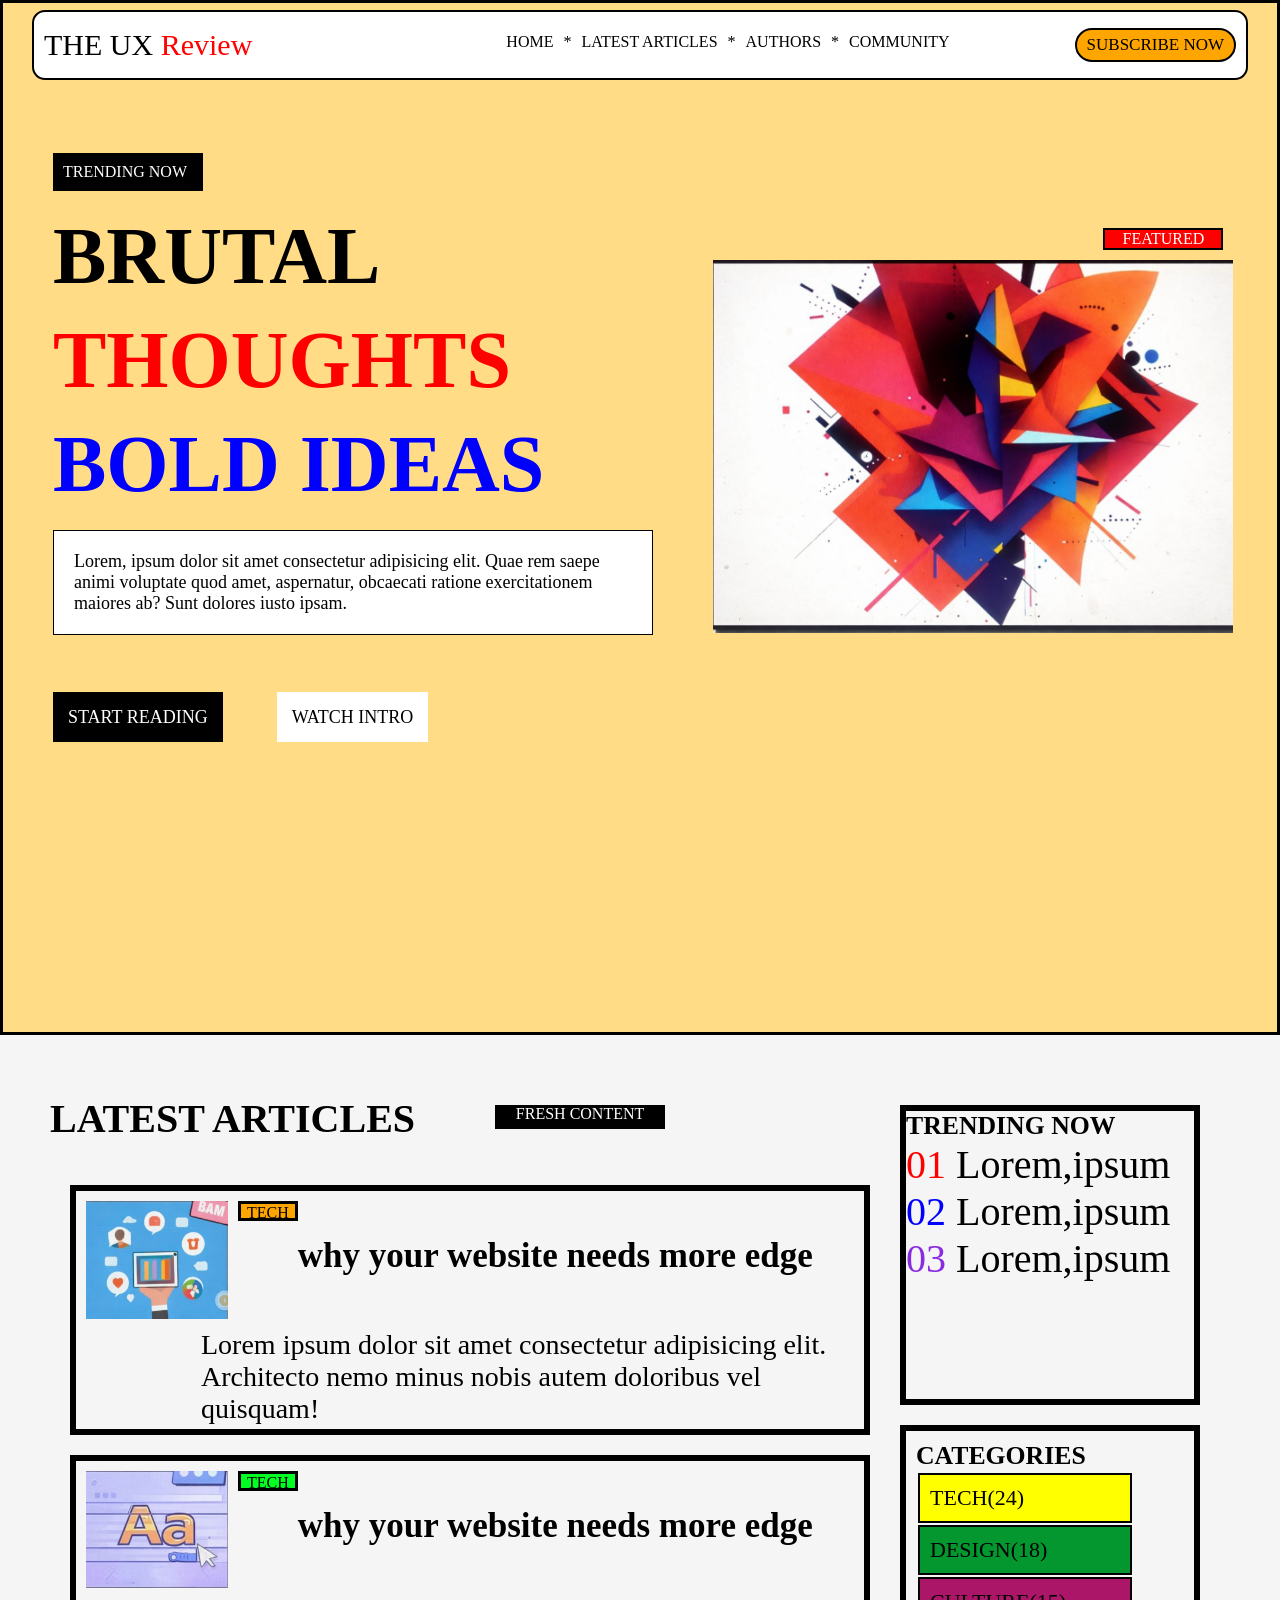
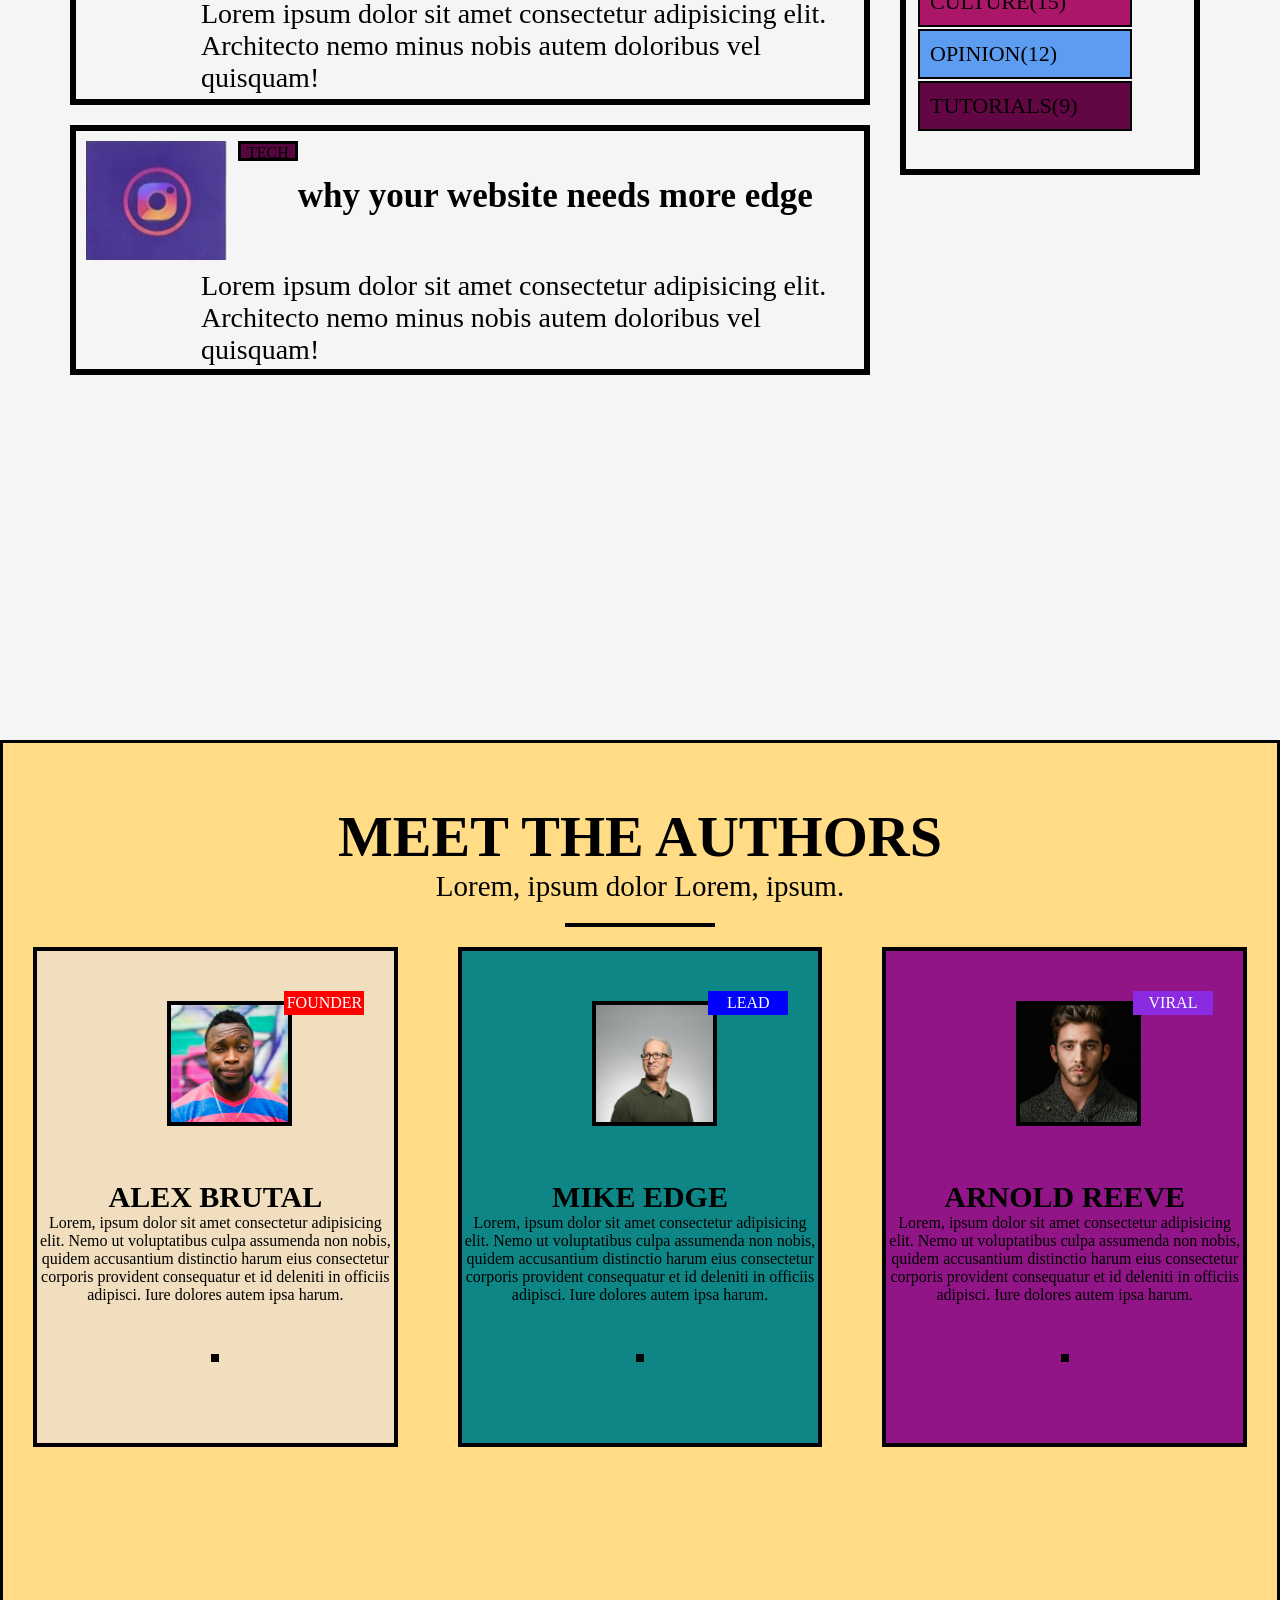
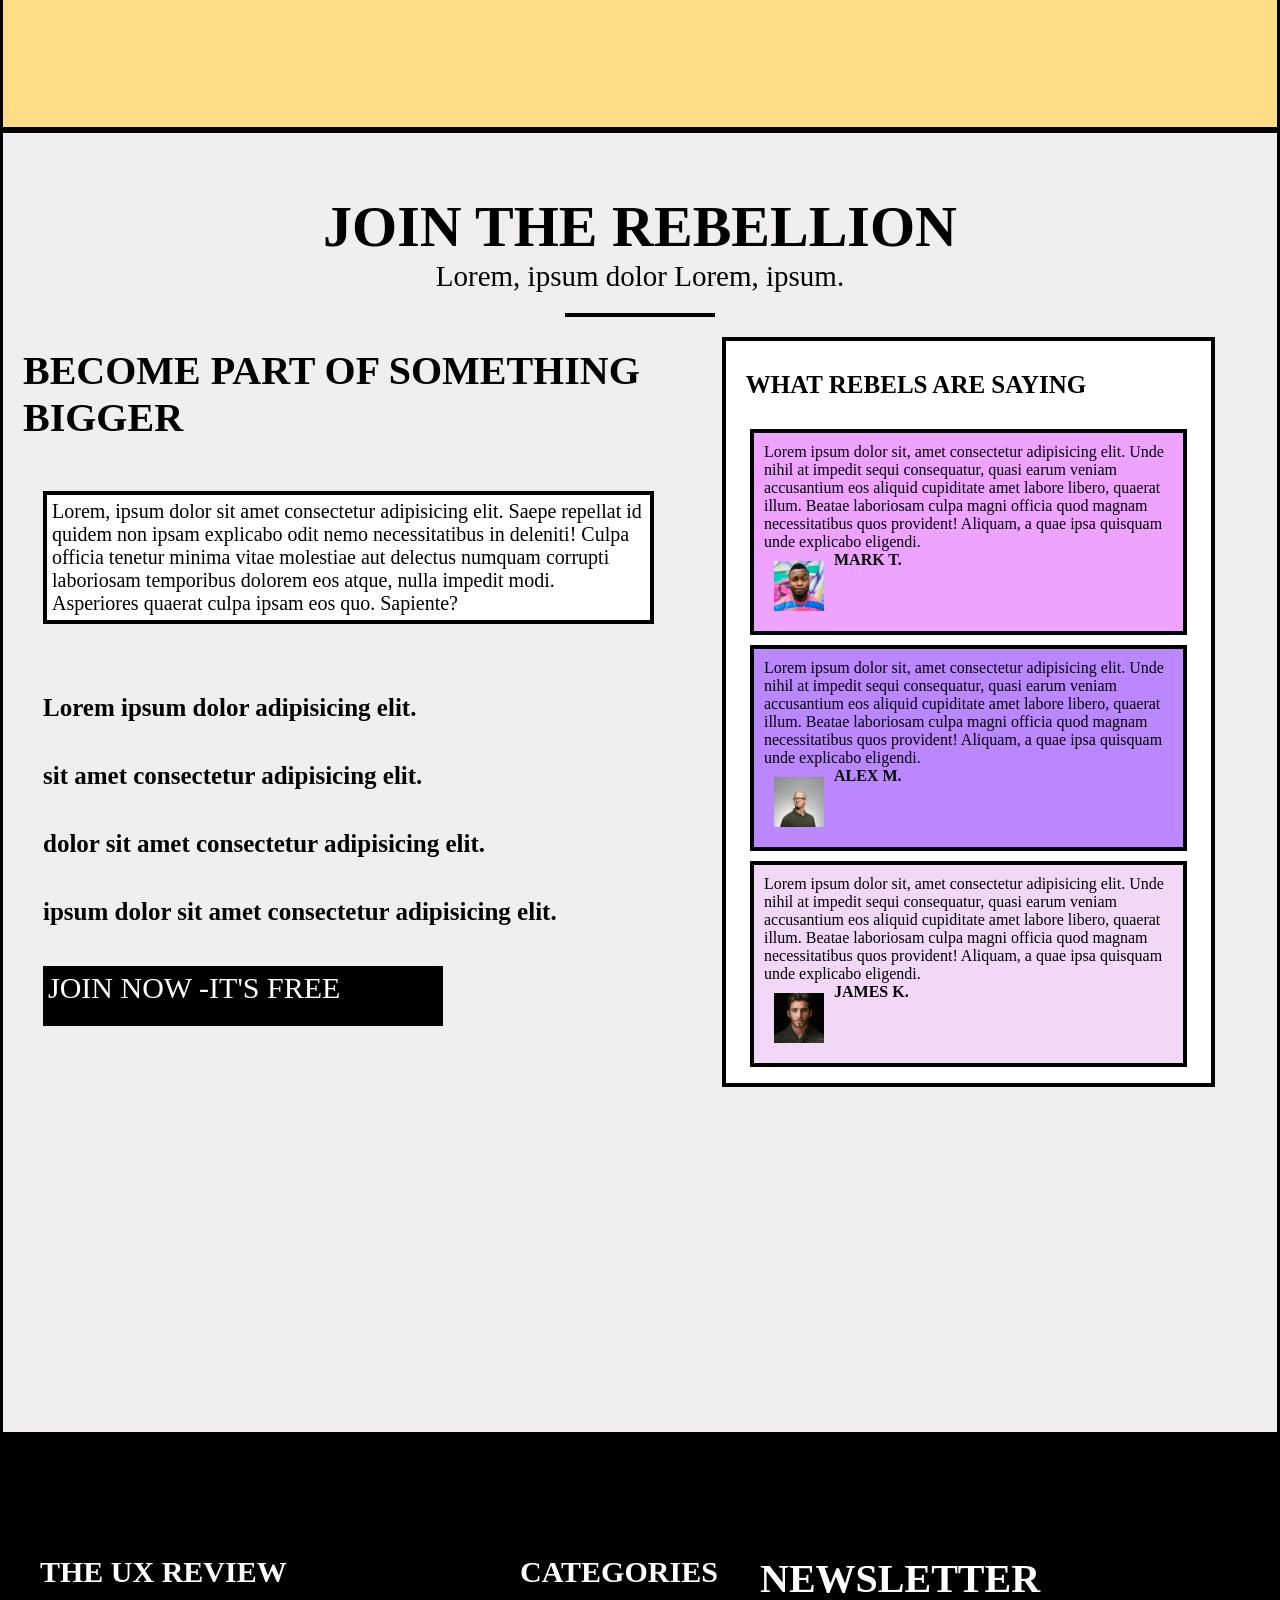
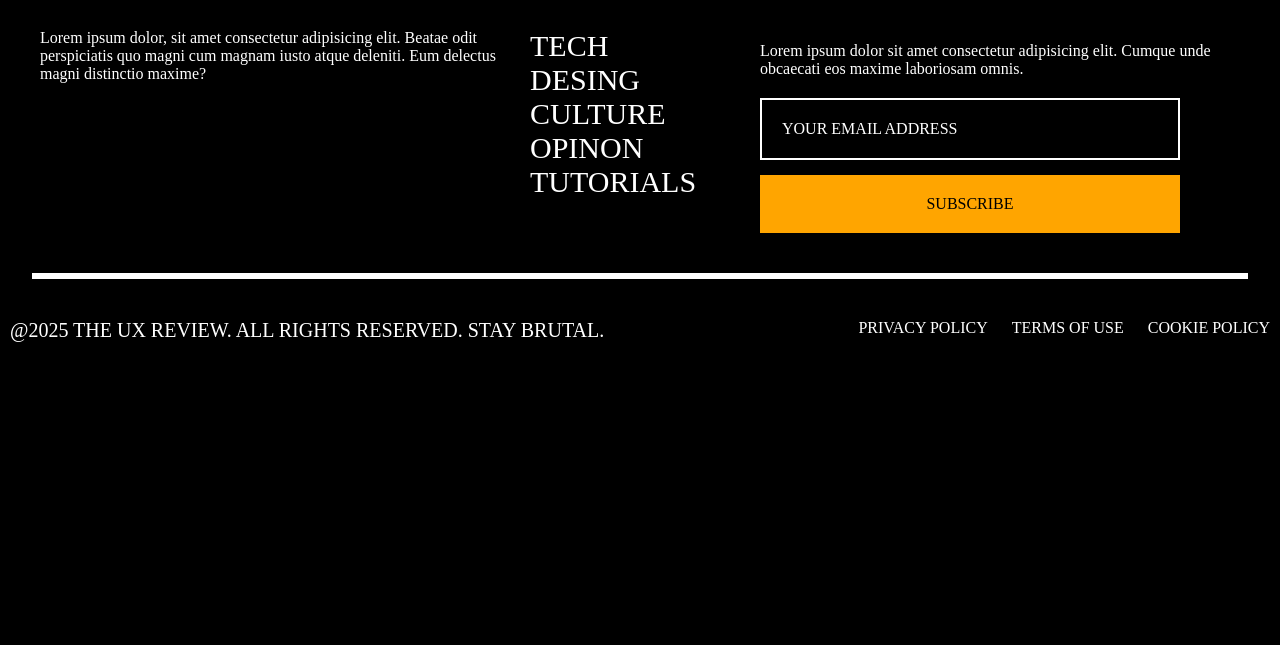
==== index.html @ 096b6c31 "farst commit" ====
<!DOCTYPE html>
<html lang="en">

<head>
  <meta charset="UTF-8">
  <meta name="viewport" content="width=device-width, initial-scale=1.0">
  <title>assignment 4</title>
  <link rel="stylesheet" href="./css/style.css">
  <link rel="stylesheet" href="./css/media" />

  <link rel="preconnect" href="https://fonts.googleapis.com">
  <link rel="preconnect" href="https://fonts.gstatic.com" crossorigin>
  <link
    href="https://fonts.googleapis.com/css2?family=Noto+Sans:ital,wght@0,100..900;1,100..900&family=Oswald:wght@200..700&family=Roboto:ital,wght@0,100..900;1,100..900&display=swap"
    rel="stylesheet">

</head>

<body>
  <div id="home" class="section1"  >
    <nav>
      <div class="contaner">
        <div class="navbarlogo">
          THE UX <span>Review</span>
        </div>
        <div class="navbarlinks">
          <ul>
            <li ><a  href="#home">HOME</a></li>
            <li>*</li>
            <li ><a  href="#latest">LATEST ARTICLES</a></li>
            <li>*</li>
            <li ><a  href="#author">AUTHORS</a></li>
            <li>*</li>
            <li ><a  href="#community">COMMUNITY</a></li>
            <li class="bb"><a href="">SUBSCRIBE NOW</a></li>
          </ul>

        </div>
      </div>
    </nav>
    <div class="ox">
      <div class="dx">TRENDING NOW</div>
      <h2 class="a1"> BRUTAL </h2>
      <h2 class="a2">THOUGHTS</h2>
      <h2 class="a3"> BOLD IDEAS</h2>
      <div class="dx1">Lorem, ipsum dolor sit amet consectetur adipisicing elit. Quae rem saepe animi voluptate quod
        amet, aspernatur, obcaecati ratione exercitationem maiores ab? Sunt dolores iusto ipsam.</div><br><br><br><br>
      <div class="dx2">
        <a class="button1" href="">START READING</a>
        <a class="button2" href="">WATCH INTRO</a>
      </div>

    </div>
    <div class="sx">
      <img src="./images.jpg/5969717900077632647.jpg" alt="">
      <div class="x">FEATURED</div>
    </div>
  </div>
  <div id="latest" class="section2">
    <h2>LATEST ARTICLES</h2>
    <div class="ZZ">FRESH CONTENT</div>
    <div class="z1">
      <img src="./images.jpg/5969671643279854749.jpg" alt="">
      <div class="z">TECH</div>
      <h3>why your website needs more edge</h3>
      <p>Lorem ipsum dolor sit amet consectetur adipisicing elit. Architecto nemo minus nobis autem doloribus vel
        quisquam!</p>
    </div>

    <div class="z2">
      <img src="./images.jpg/5969671643279854747.jpg" alt="">
      <div class="z">TECH</div>
      <h3>why your website needs more edge</h3>
      <p>Lorem ipsum dolor sit amet consectetur adipisicing elit. Architecto nemo minus nobis autem doloribus vel
        quisquam!</p>
    </div>
    <div class="z3">
      <img src="./images.jpg/5969671643279854746.jpg" alt="">
      <div class="z">TECH</div>
      <h3>why your website needs more edge</h3>
      <p>Lorem ipsum dolor sit amet consectetur adipisicing elit. Architecto nemo minus nobis autem doloribus vel
        quisquam!</p>
    </div>

    <div class="r1">
      <h3>TRENDING NOW</h3>
      <a class="b1" href=""> <span>01</span> Lorem,ipsum</a>

      <a class="b2" href=""><span>02</span> Lorem,ipsum</a>

      <a class="b3" href=""><span>03 </span>Lorem,ipsum</a>

    </div>
    <div class="r2">
      <h3>CATEGORIES</h3>
      <div class="c1"> TECH(24)</div>
      <div class="c2">DESIGN(18) </div>
      <div class="c3">CULTURE(15)</div>
      <div class="c4">OPINION(12)</div>
      <div class="c5">TUTORIALS(9)</div>
    </div>
  </div>
  <div id="author" class="section3">
    <div class="g">
      <h1>MEET THE AUTHORS</h1>
      <P>Lorem, ipsum dolor Lorem, ipsum.</P>
      <div class="h"></div>
    </div>
    <div class="km">
      <div class="k1">
        <img src="./images.jpg/avatar-1.jpg" alt="">
        <h3>ALEX BRUTAL</h3>
        <P>Lorem, ipsum dolor sit amet consectetur adipisicing elit. Nemo ut voluptatibus culpa assumenda non nobis,
          quidem accusantium distinctio harum eius consectetur corporis provident consequatur et id deleniti in officiis
          adipisci. Iure dolores autem ipsa harum.</P>
        <div class="k">FOUNDER</div>
        <a href="#"><img
            src="https://t3.ftcdn.net/jpg/18/15/78/10/240_F_1815781019_JHhqlxIgU0K5uVg61VXTuU0p23GMVPZ8.jpg" alt=""></a>

      </div>
      <div class="k2">
        <img src="./images.jpg/avatar-2.jpg" alt="">
        <h3>MIKE EDGE</h3>
        <P>Lorem, ipsum dolor sit amet consectetur adipisicing elit. Nemo ut voluptatibus culpa assumenda non nobis,
          quidem accusantium distinctio harum eius consectetur corporis provident consequatur et id deleniti in officiis
          adipisci. Iure dolores autem ipsa harum.</P>
        <div class="k">LEAD</div>
        <a href="#"><img
            src="https://t3.ftcdn.net/jpg/18/15/78/10/240_F_1815781019_JHhqlxIgU0K5uVg61VXTuU0p23GMVPZ8.jpg" alt=""></a>

      </div>
      <div class="k3">
        <img src="./images.jpg/avatar-3.jpg" alt="">
        <h3>ARNOLD REEVE</h3>
        <P>Lorem, ipsum dolor sit amet consectetur adipisicing elit. Nemo ut voluptatibus culpa assumenda non nobis,
          quidem accusantium distinctio harum eius consectetur corporis provident consequatur et id deleniti in officiis
          adipisci. Iure dolores autem ipsa harum.</P>
        <div class="k">VIRAL</div>
        <a href="#"><img
            src="https://t3.ftcdn.net/jpg/18/15/78/10/240_F_1815781019_JHhqlxIgU0K5uVg61VXTuU0p23GMVPZ8.jpg" alt=""></a>

      </div>
    </div>
  </div>
  <div id="community" class="section4">
    <div class="g">
      <h1>JOIN THE REBELLION</h1>
      <P>Lorem, ipsum dolor Lorem, ipsum.</P>
      <div class="h"></div>
    </div>
    <div class="nm">
      <div class="nm1">
       <h3>BECOME PART OF SOMETHING BIGGER</h3>
       <div class="n1">Lorem, ipsum dolor sit amet consectetur adipisicing elit. Saepe repellat id quidem non ipsam explicabo odit nemo necessitatibus in deleniti! Culpa officia tenetur minima vitae molestiae aut delectus numquam corrupti laboriosam temporibus dolorem eos atque, nulla impedit modi. Asperiores quaerat culpa ipsam eos quo. Sapiente?</div>
       <h4>Lorem ipsum dolor adipisicing elit.</h4>
       <h4> sit amet consectetur adipisicing elit.</h4>
       <h4> dolor sit amet consectetur adipisicing elit.</h4>
       <h4>ipsum dolor sit amet consectetur adipisicing elit.</h4>
       <div class="n2">JOIN NOW -IT'S FREE</div>
      </div>
      <div class="nm2">
        <h3>WHAT REBELS ARE SAYING</h3>
        <div class="m1">
          Lorem ipsum dolor sit, amet consectetur adipisicing elit. Unde nihil at impedit sequi consequatur, quasi earum veniam accusantium eos aliquid cupiditate amet labore libero, quaerat illum. Beatae laboriosam culpa magni officia quod magnam necessitatibus quos provident! Aliquam, a quae ipsa quisquam unde explicabo eligendi.
          <img src="./images.jpg/avatar-1.jpg" alt="">
          <h4>MARK T.</h4>
        </div>
        <div class="m2">
          Lorem ipsum dolor sit, amet consectetur adipisicing elit. Unde nihil at impedit sequi consequatur, quasi earum veniam accusantium eos aliquid cupiditate amet labore libero, quaerat illum. Beatae laboriosam culpa magni officia quod magnam necessitatibus quos provident! Aliquam, a quae ipsa quisquam unde explicabo eligendi.
          <img src="./images.jpg/avatar-2.jpg" alt="">
          <h4>ALEX M.</h4>
        </div>
        <div class="m3">
          Lorem ipsum dolor sit, amet consectetur adipisicing elit. Unde nihil at impedit sequi consequatur, quasi earum veniam accusantium eos aliquid cupiditate amet labore libero, quaerat illum. Beatae laboriosam culpa magni officia quod magnam necessitatibus quos provident! Aliquam, a quae ipsa quisquam unde explicabo eligendi.
          <img src="./images.jpg/avatar-3.jpg" alt="">
          <h4>JAMES K.</h4>
        </div>

      </div>
    </div>
  </div>
  <div class="section5">
    <div class="re">
      <div class="re1">
        <h3>THE UX REVIEW</h3>
        <P>Lorem ipsum dolor, sit amet consectetur adipisicing elit. Beatae odit perspiciatis quo magni cum magnam iusto atque deleniti. Eum delectus magni distinctio maxime?</P>

      </div>
      <div class="re2">
        <h3>CATEGORIES</h3>
        <a href="">TECH</a>
        <a href="">DESING</a>
        <a href="">CULTURE</a>
        <a href="">OPINON</a>
        <a href="">TUTORIALS</a>
      </div>
      <div class="re3">
        <h3>NEWSLETTER</h3>
        <P>Lorem ipsum dolor sit amet consectetur adipisicing elit. Cumque unde obcaecati eos maxime laboriosam omnis.</P>
        <div class="e1">YOUR EMAIL ADDRESS</div>
        <div class="e2"><a href="">SUBSCRIBE</a> </div>
      </div>
    </div>
    <div class="l"></div>
    <div class="le">
      <div class="le1">@2025 THE UX REVIEW. ALL RIGHTS RESERVED. STAY BRUTAL. </div>
      <div class="le2">
        <a href="">PRIVACY POLICY</a>
        <a href="">TERMS OF USE</a>
        <a href="">COOKIE POLICY</a>
      </div>
    </div>
  </div>
</body>

</html>
---- css/style.css ----
* {
    box-sizing: border-box;
    margin: 0;
    padding: 0;
}
div.section1{
    background-color:#ffd365c9;
    height: 115vh;
    overflow: auto;
    border: 3px solid black ;
    
}
nav div.contaner{
    width: 95%;
    height: 70px;
    display: flex;
    justify-content: space-between;
    border: black solid 2px;
    border-radius: 13px;
    align-items: center;
    background-color: white;
    z-index: 9999;
    flex-direction: row;
    margin-top: 12PX;
    position: fixed;
    left: 0;
    right: 0;
    top: 10px;
    margin: auto;

}
nav div.navbarlogo{
    font-size: 30px;
    padding-left:10px ;
    

}
nav div.navbarlogo span{
    color: red;
}
nav div.navbarlinks{
    display: flex;
    
}
nav div.navbarlinks ul{
    list-style: none;
  ;
    display: flex;

}
nav div.navbarlinks li{
    text-decoration: none;
    padding: 5px;
    list-style: none;
    text-decoration: none
    
}
nav div.navbarlinks a{
    color: black;
    
    text-decoration: none;
}
nav div.navbarlinks a:hover{
    color: red;
}
nav div.navbarlinks li.bb{
    border: 2px black solid;
    border-radius: 32px;
    background-color: orange;
    margin-inline: 120px 10px;
    font-size: 17px;
    padding-inline:10px ;
    transition-property: width;
}
 nav div.navbarlinks li.bb:hover {
    color: black;
    transform: translateY(3px);

}

div.ox{
 
 margin-top: 150px;
 position: relative;
}
div.dx{
    padding: 10px;
    color: white;
    background-color: black;
    border: 2px;
    
    width: 150px;
    font-size: 16px;
    margin-left: 50px;
   
}
div.ox h2.a1{
    font-size: 80px;
    color:black ;
       margin-left: 50px;
       margin-top: 20px;
}
div.ox h2.a2{
    font-size: 80px;
    color:red ;
       margin-left: 50px;
       margin-top: 13px;
}
div.ox h2.a3{
    font-size: 80px;
    color:blue;
       margin-left: 50px;
       margin-top: 13px;
}
div.dx1{
    width: 600px;
    border: black 1px solid;
    background-color: white;
    padding: 20px;
    font-size: 18px;
    margin-left: 50px;
    margin-top: 20px;
}
 .dx2{
    transition-property:width ;
    
}
 .dx2:hover{
    transform:translateY(3px) ;
}
.dx2 .button1{
    color: white;
    background-color: black;
    padding: 15px;
    font-size: 18px;
    margin-left: 50px;
    margin-top: 20px;
    margin-bottom: 60px;
    text-decoration: none;
    
}


    

.dx2 .button2{
    background-color: white;
    color: black;
    padding: 15px;
    font-size: 18px;
    margin-left: 50px;
    margin-top: 20px;
    margin-bottom: 60px;
    text-decoration: none;

}
.sx{
    width: 520px;
    margin-left: 700px;
    position: absolute;
    top: 250px;
     transition-property: width;

    
}
.sx:hover img{
    transform: translatey(-6px);
    position: relative;
}
.sx img{
    width: 100%;
}
div.x{
    background-color: red;
    color: white;
    width: 120px;
    border: 2px solid black;
    text-align: center;
    position: absolute;
    bottom: 100%;
    left: 77%;
}
div.section2{
    width: 100%;
    overflow: auto;
    height:  145vh;
    display: flex;
    flex-wrap: wrap;
    background-color: oklch(97% 0 0);
    position: relative;
    overflow: auto;

}
div.section2 h2{
    margin-top: 60px;
    margin-left: 50px;
    font-size: 40px;

}
.ZZ{
    width: 170px;
    background-color: black;
    color: white;
    text-align: center;
    height: 24px;
    margin-top:70px ;
    margin-left: 80px;
    
}
.z1{
    position: absolute;
    width: 800px;
    border: solid black 6px;
    height: 250px;
    display: flex;
    flex-wrap: wrap;
    margin-left: 70px;
    margin-top: 150px;
    transition-property: width;
}
.z1:hover{
    transform: translatey(-5px);
}
img{
    width: 18%;
    margin:10px ;
}
div.z1 .z{
    width: 60px;
    height: 20px;
    color: black;
    background-color:orange;
    text-align: center;
    border: black solid 3px;
    margin-top: 10px;
}
div.z1 h3{
       font-size: 35px;
    margin-left:0px;
    margin-top: 45px;


}
div.z1 p{
    font-size: 28px;
    width: 80%;
    margin-left: 125px;
    
}
.z2{
    position: absolute;
    width: 800px;
    border: solid black 6px;
    height: 250px;
    display: flex;
    flex-wrap: wrap;
    transition-property: width;
    margin-top: 420px;
    margin-left: 70px;
}
.z2:hover{
    transform: translatey(-5px);
}
img{
    width: 18%;
    margin:10px ;
}
div.z2 .z{
    width: 60px;
    height: 20px;
    color: black;
    background-color: rgb(0, 255, 34);
    text-align: center;
    border: black solid 3px;
    margin-top: 10px;
}
div.z2 h3{
    font-size: 35px;
    margin-left:0px;
     margin-top: 45px;

}
div.z2 p{
    font-size: 28px;
    width: 80%;
    margin-left: 125px;
    
}
.z3{
    position: absolute;
    width: 800px;
    border: solid black 6px;
    height: 250px;
    display: flex;
    flex-wrap: wrap;
    transition-property: whidth;
    margin-top: 690px;
    margin-left: 70px;
}
.z3:hover{
    transform: translatey(-5px);
}
img{
    width: 18%;
    margin:10px ;
}
div.z3 .z{
    width: 60px;
    height: 20px;
    color: black;
    background-color: rgb(87, 5, 62);
    text-align: center;
    border: black solid 3px;
    margin-top: 10px;
}
div.z3 h3{
    font-size: 35px;
    margin-left:0px;
     margin-top: 45px;

}
div.z3 p{
    font-size: 28px;
    width: 80%;
    margin-left: 125px;
    
}
.r1{
    position: absolute;
    margin-top:70px ;
    margin-left: 900px;
    width: 300px;
    height: 300px;
     font-size: 22px;
    border: solid black 6px;
    
        
}
 .b1{
    color: black;
    text-decoration: none;
    font-size: 40px;
    list-style: none;
}
.b1 span{
    color: red;
}
.b1:hover{
    color: red;
}
 .b2{
    color: black;
    text-decoration: none;
     font-size: 40px;
    list-style: none;
}
.b2 span{
    color: blue;
}
.b2:hover{
    color:blue;
}
 .b3{
    color: black;
    text-decoration: none;
     font-size: 40px;
    justify-content: center;
    list-style: none;
}
.b3 span{
  color: blueviolet;
}
.b3:hover{
    color: blueviolet;
}
 
.r2{
    position: absolute;
    margin-top:390px ;
    margin-left: 900px;
    width: 300px;
    height: 350px;
     font-size: 22px;
    border: solid black 6px;
    padding: 10px;
    
}
.r2 .c1{
  padding: 10px;
  width: 80%;
  background-color: yellow;
  border: black solid 2px;
  margin: 2px;
  transition-property: width;
}
.r2 .c1:hover{
 transform: translatey(-4);
}
.r2 .c2{
  padding: 10px;
  width: 80%;
  background-color: rgb(4, 150, 47);
  border: black solid 2px;
  margin: 2px;
}
.r2 .c3{
  padding: 10px;
  width: 80%;
  background-color: rgb(172, 22, 104);
  border: black solid 2px;
  margin: 2px;
}
.r2 .c4{
  padding: 10px;
  width: 80%;
  background-color: rgb(92, 157, 241);
  border: black solid 2px;
  margin: 2px;
}
.r2 .c5{
  padding: 10px;
  width: 80%;
  background-color: rgb(99, 6, 68);
  border: black solid 2px;
  margin: 2px;
}
div.section3{
    overflow: auto;
    width: 100%;
    height: 110vh;
    border: black solid 3PX;
    background-color:#ffd365c9;   
}
div.section3 .g{
    text-align: center;
    font-size: 29px;
    margin-block: 60px 20px;

}
div.section3 .g .h{
    margin: auto;
    width: 150px;
    margin-top: 20px;
    height: 4px;
    background-color: black;
} 
.km{
    display: flex;
}

.k1{
    background-color: rgb(240, 222, 190);
    width: 33.3333%;
    height: 500px;
    border: 4px solid black;
    text-align: center;
    margin-inline: 30px;
    position: relative;
    transition-property: widt;
}
.k1:hover {
    transform: translate(5px);
    
}
.k1:hover h3{
   color: red;    
}

.k1 img{
    width: 35%;
    border:4px solid black ;
    margin:50px 130px;
}
.k1 h3{
    font-size: 30px;
}
.k{
    width: 80px;
    background-color: red;
    color: white;
    position: absolute;
    top:40px ;
    right: 30px;
    padding: 3px;
}
.k2{
    background-color: rgb(14, 134, 134);
    width: 33.3333%;
    height: 500px;
    border: 4px solid black;
    text-align: center;
    margin-inline: 30px;
    position: relative;
    transition-property: width;
}
.k2:hover{
    transform: translate(5px);
}
.k2:hover h3{
    color: blue;
}
.k2 img{
    width: 35%;
    border:4px solid black ;
    margin:50px 130px;
}
.k2 h3{
    font-size: 30px;
}
.k2 .k{
    width: 80px;
    background-color:blue;
    color: white;
    position: absolute;
    top:40px ;
    right: 30px;
    padding: 3px;
}
.k3{
    background-color: rgb(146, 21, 136);
    width: 33.3333%;
    height: 500px;
    border: 4px solid black;
    text-align: center;
    margin-inline: 30px;
    position: relative;
    transition-property: width;
}
.k3:hover{
  transform: translate(5px);
}
.k3:hover h3{
   color: blueviolet;
}
.k3 img{
    width: 35%;
    border:4px solid black ;
    margin:50px 130px;
}
.k3 h3{
    font-size: 30px;
}
.k3 .k{
    width: 80px;
    background-color: blueviolet;
    color: white;
    position: absolute;
    top:40px ;
    right: 30px;
    padding: 3px;
}
div.section4{
  overflow: auto;
    width: 100%;
    height: 145vh;
    border: black solid 3PX;
    background-color:rgb(240, 238, 241);      
}
div.section4 .g{
    text-align: center;
    font-size: 29px;
    margin-block: 60px 20px;

}
div.section4 .g .h{
    margin: auto;
    width: 150px;
    margin-top: 20px;
    height: 4px;
    background-color: black;

} 
.nm{
    display: flex;
    margin-inline:20px ;
}
.nm1{
    width: 55%;
    
    height: 700px;

    
}
.nm2{
    width: 40%;
    height: 750px;
    background-color: white;
    margin-left: 20px;
    border: 4px black solid;
}
.nm1 h3{
    font-size: 40px;
    margin-top: 10px;

}   
.nm1 .n1{
    background-color: white;
    width: 90%;
    font-size: 20px;
    padding: 5px;
    border: 4px solid black;
    margin: 50px 20px;
}
.nm1 h4{
    font-size: 25px;
    padding: 20px;
}
.nm1 .n2{
    width: 400px;
    height: 60px;
    background-color: black;
    color: white;
    font-size: 30px;
    padding: 5px;
    margin-left:20px ;
    margin-top: 20px;
    transition-property: width;

} 
.nm1 .n2:hover{
  transform: translate(5px);
}
.nm2 h3{
    font-size: 25px;
    margin-left: 20px;
    margin-block: 30px ;
}
.nm2 .m1{
    width: 90%;
    background-color: rgb(237, 163, 255);
    padding: 10px;
    margin: auto;
    border: 4px solid black;
    display: flex;
    flex-wrap: wrap;
}
.m1 img{
    width: 50px;
}
.nm2 .m2{
    width: 90%;
    background-color: rgb(187, 135, 255);
    padding: 10px;
    margin: auto;
    border: 4px solid black;
    display: flex;
    flex-wrap: wrap;
    margin-block:10px ;
}
.m2 img{
    width: 50px;
}
.nm2 .m3{
    width: 90%;
    background-color: rgb(241, 216, 247);
    padding: 10px;
    margin: auto;
    border: 4px solid black;
    display: flex;
    flex-wrap: wrap;
}
.m3 img{
    width: 50px;
}
.section5{
    width:100%;
    height: 90vh;
    background-color: black;
    color: white; 
}
.re{
    display: flex;
    padding: 40px;
}
.re1{
    width: 40%;
    margin-top: 80px;    
}
.re1 h3{
    font-size: 30px;
    margin-bottom: 40px;
}
.re2{
    width: 15%;
    margin-top: 80px;
}
.re2 h3{
    font-size: 30px;
    margin-bottom: 40px;
}
.re2 a{
    font-size: 30px;
    margin: 10px;
    color: white;
    text-decoration: none;
}
.re2 a:hover{
    color: yellow;
}
.re3{
    width: 40%;
    margin-top: 80px;
    margin-left: 60px;
}
.re3 h3{
    font-size: 40px;
    margin-bottom: 40px;
}
.re3 .e1{
    width: 420px;
    padding: 20px;
    margin-top: 20px;
    background-color: black;
    color: white;
    border: white solid 2px;
}
.e2{
       width: 420px;
    padding: 20px;
    margin-top: 15px;
      background-color: orange;
 
    text-align: center;
    transition-property: width;
}
.e2:hover{
 transform: translate(4px);
}
.e2 a{
    color: black;
    text-decoration: none;
  
}
.l{
    width: 95%;
    height: 6px;
    margin: auto;
    background-color: white;

}
.le{
    display: flex;
    justify-content:space-between ;
}
.le1{
    font-size: 20px;
    margin-top: 40px;
    margin-left: 10px;
}
.le2{
    font-size: 16px;
     margin-top: 40px;
}
.le2 a{
    text-decoration: none;
    color: white;
    padding: 10px;
   
}
.le2 a:hover{
    color: yellow;
}
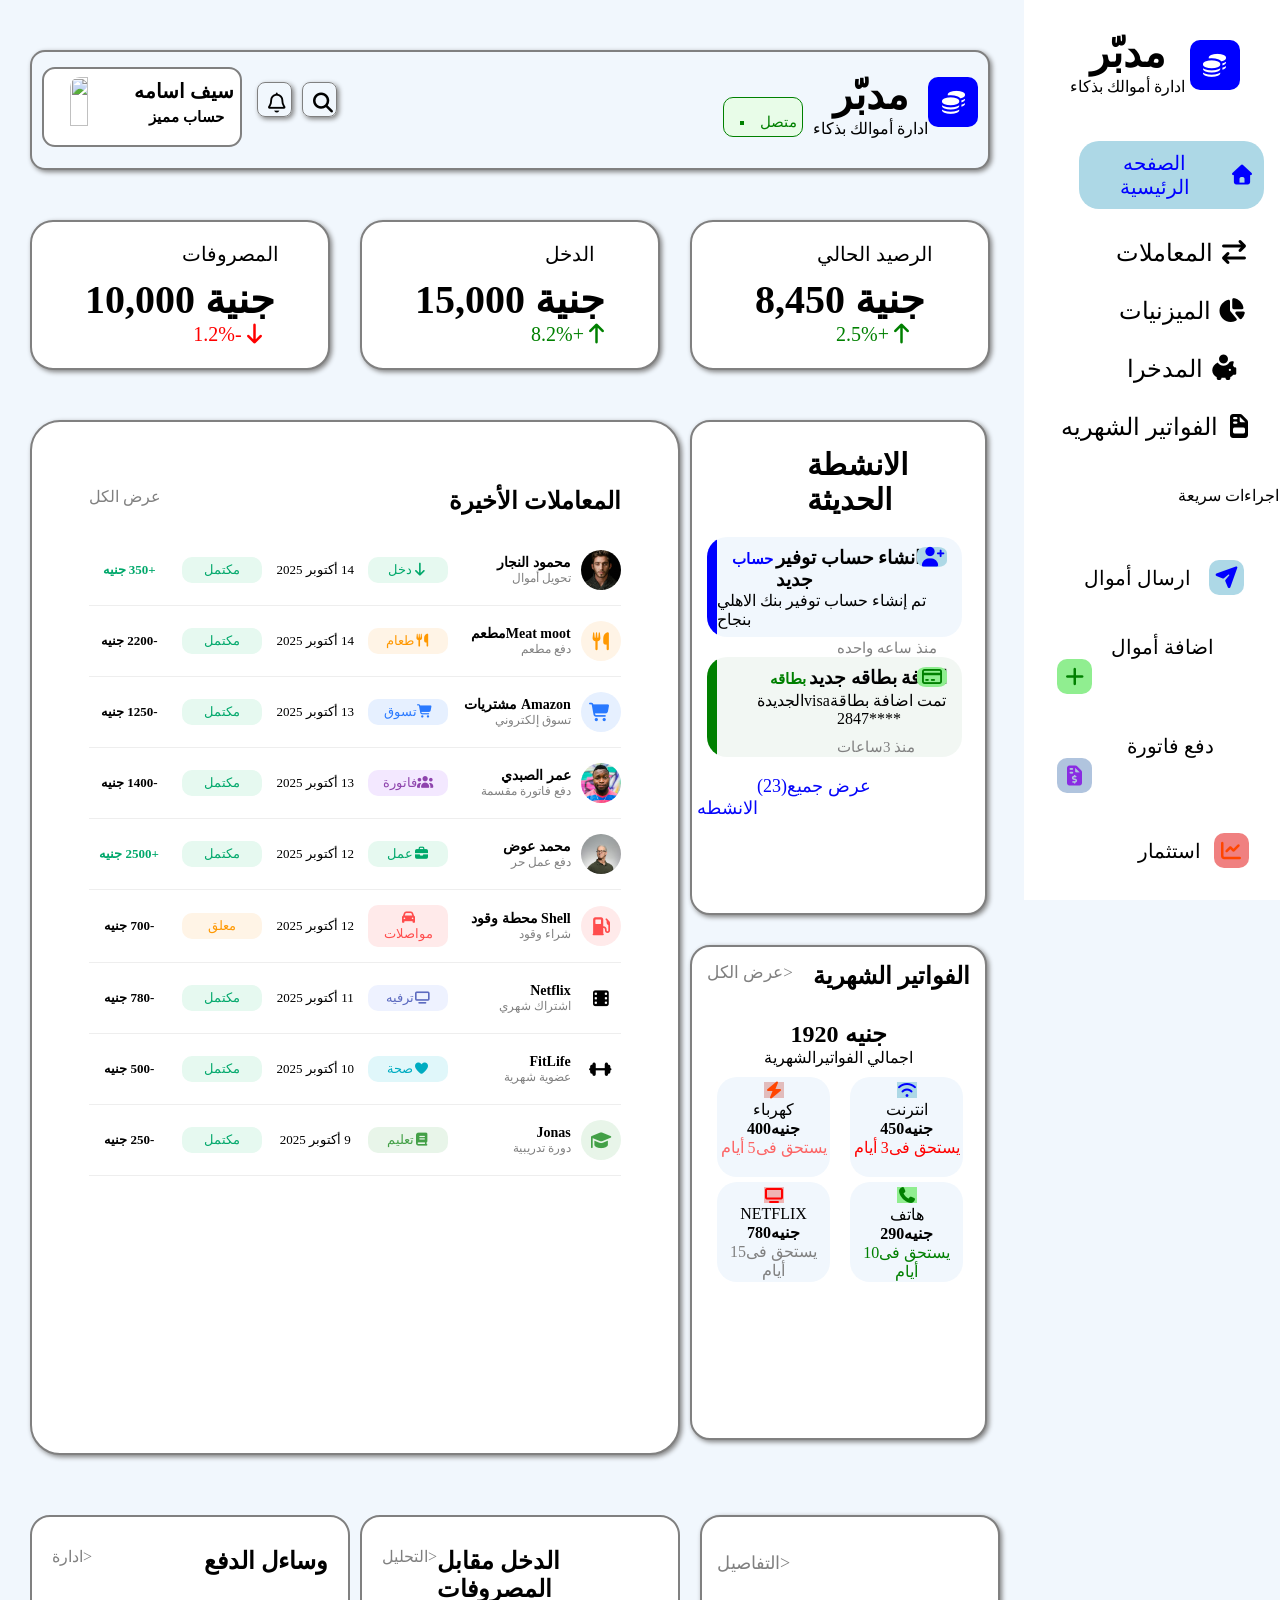
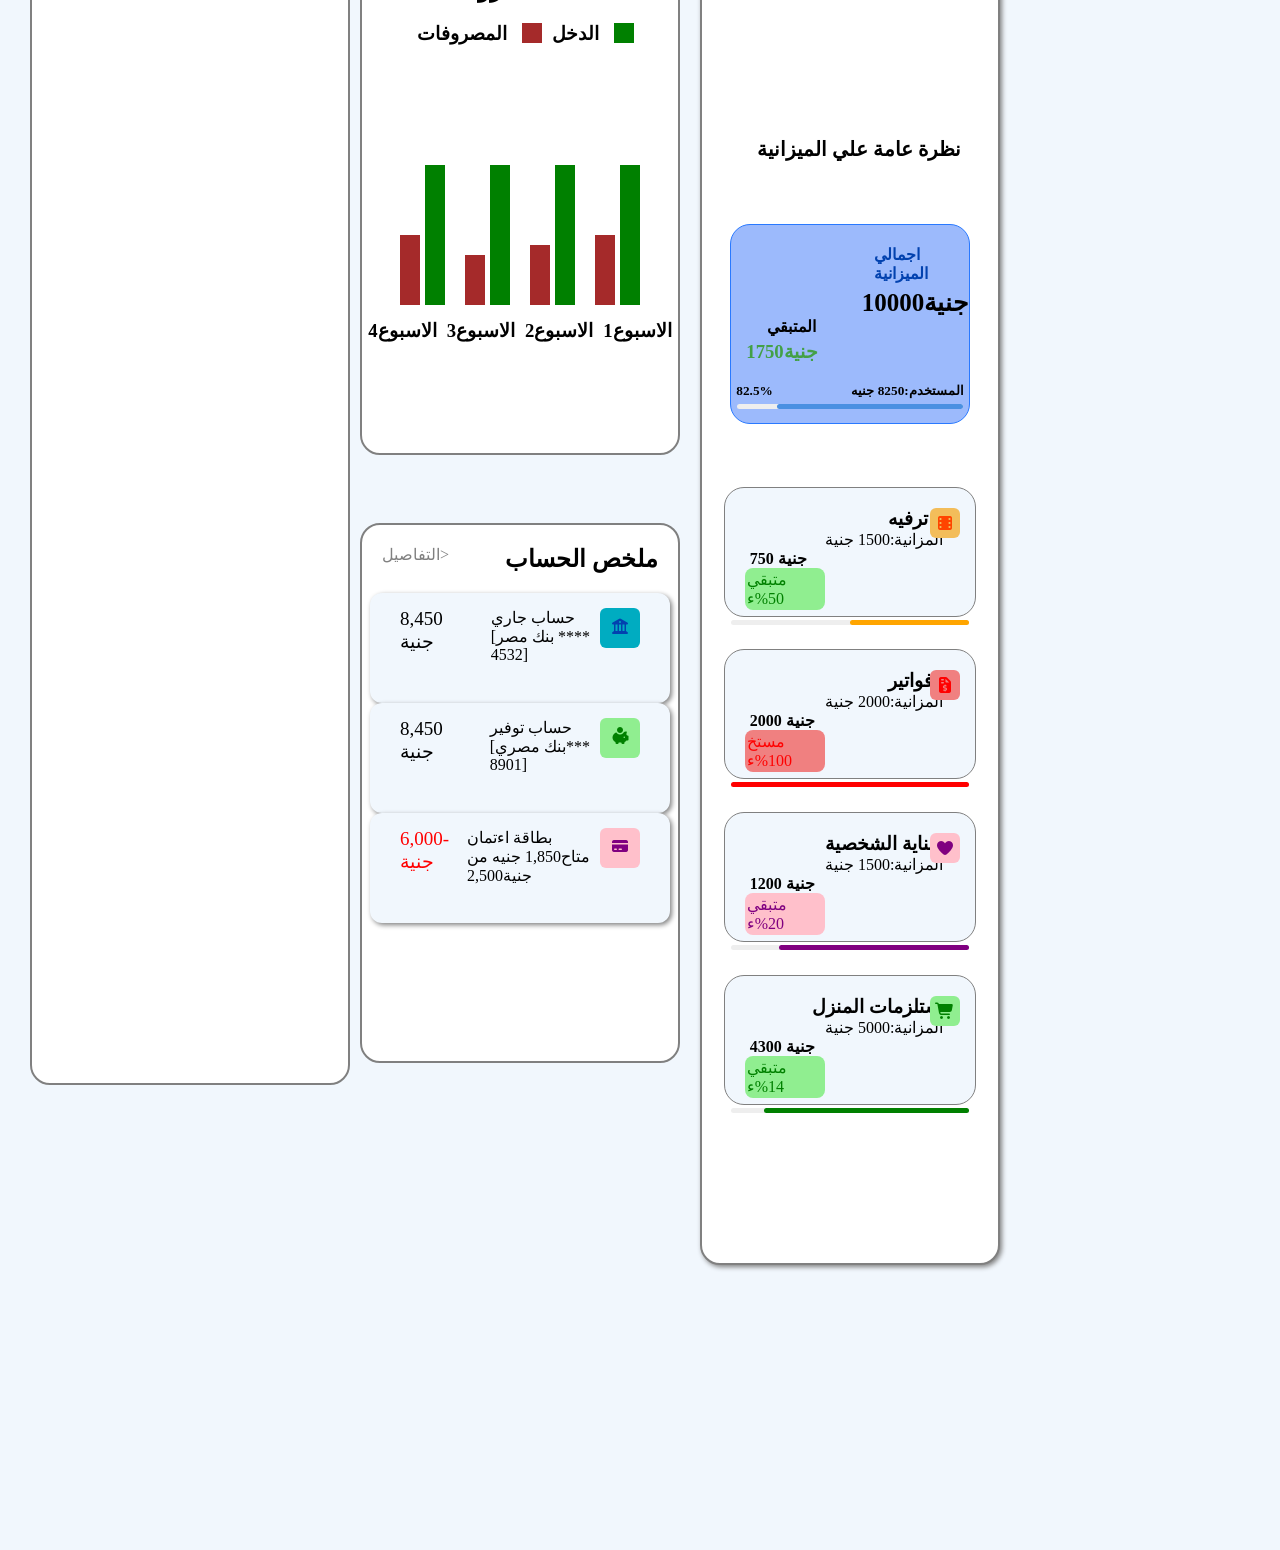
==== commit 449bb581: "farst commet" ====
--- a/index.html
+++ b/index.html
@@ -4,9 +4,10 @@
 <head>
   <meta charset="UTF-8">
   <meta name="viewport" content="width=device-width, initial-scale=1.0">
-  <title>assignment 4</title>
+  <title>assignment 5</title>
+  <link rel="stylesheet" href="./css/all.min.css">
   <link rel="stylesheet" href="./css/style.css">
-  <link rel="stylesheet" href="./css/media" />
+  <link rel="stylesheet" href="./css/media.css" />
 
   <link rel="preconnect" href="https://fonts.googleapis.com">
   <link rel="preconnect" href="https://fonts.gstatic.com" crossorigin>
@@ -17,200 +18,539 @@
 </head>
 
 <body>
-  <div id="home" class="section1"  >
-    <nav>
-      <div class="contaner">
-        <div class="navbarlogo">
-          THE UX <span>Review</span>
-        </div>
-        <div class="navbarlinks">
+  <section class="A">
+    <div class="B">
+      <div class="a1">
+        <div class="b1">
+          <div class="img">
+            <img src="../avatar-1.jpg" alt="">
+            <h3>سيف اسامه
+              <p>حساب مميز</p>
+            </h3>
+
+          </div>
+          <i class="fa-regular fa-bell"> </i>
+          <i class="fa-solid fa-magnifying-glass"></i>
+
+        </div>
+
+        <div class="b2">
+          <div class="e">
+            <ul>
+              <li> متصل</li>
+            </ul>
+          </div>
+          <div class="d1">
+            <h1>مدبّر</h1>
+            <p>ادارة أموالك بذكاء</p>
+          </div>
+          <div class="d2">
+            <i class="fa-solid fa-coins"></i>
+          </div>
+        </div>
+      </div>
+      <div class="a2">
+        <div class="c1">
+          <div class="c2">
+            <h1>مدبّر</h1>
+            <p>ادارة أموالك بذكاء</p>
+
+          </div>
+
+          <div class="c3"><i class="fa-solid fa-coins"></i></div>
+        </div>
+
+        <div class="b1">
           <ul>
-            <li ><a  href="#home">HOME</a></li>
-            <li>*</li>
-            <li ><a  href="#latest">LATEST ARTICLES</a></li>
-            <li>*</li>
-            <li ><a  href="#author">AUTHORS</a></li>
-            <li>*</li>
-            <li ><a  href="#community">COMMUNITY</a></li>
-            <li class="bb"><a href="">SUBSCRIBE NOW</a></li>
+            <li><a class="item" href="">الصفحه الرئيسية <i class="fa-solid fa-house"></i></a></li>
+            <li><a class="item2" href=""> المعاملات <i class="fa-solid fa-arrow-right-arrow-left"></i></a></li>
+            <li><a class="item2" href=""> الميزنيات <i class="fa-solid fa-chart-pie"></i></a></li>
+            <li><a class="item2" href=""> المدخرا <i class="fa-solid fa-piggy-bank"></i></a></li>
+            <li><a class="item1" href="">الفواتير الشهريه <i class="fa-solid fa-file-invoice"></i></a></li>
           </ul>
-
-        </div>
+          <p class="b">اجراءات سريعة</p>
+        </div>
+        <div class="b2">
+          <ul>
+            <li><a class="item" href=""> ارسال أموال<i class="fa-solid fa-paper-plane"></i></a></li>
+            <li><a class="item1" href=""> اضافة أموال<i class="fa-solid fa-plus"></i></a></li>
+            <li><a class="item2" href=""> دفع فاتورة<i class="fa-solid fa-file-invoice-dollar"></i></a></li>
+            <li><a class="item3" href=""> استثمار <i class="fa-solid fa-chart-line"></i></a></li>
+          </ul>
+
+        </div>
+
       </div>
-    </nav>
-    <div class="ox">
-      <div class="dx">TRENDING NOW</div>
-      <h2 class="a1"> BRUTAL </h2>
-      <h2 class="a2">THOUGHTS</h2>
-      <h2 class="a3"> BOLD IDEAS</h2>
-      <div class="dx1">Lorem, ipsum dolor sit amet consectetur adipisicing elit. Quae rem saepe animi voluptate quod
-        amet, aspernatur, obcaecati ratione exercitationem maiores ab? Sunt dolores iusto ipsam.</div><br><br><br><br>
-      <div class="dx2">
-        <a class="button1" href="">START READING</a>
-        <a class="button2" href="">WATCH INTRO</a>
+      <div class="a3">
+        <div class="f1">
+          <p>المصروفات</p>
+          <h1>جنية 10,000</h1>
+          <p class="s">1.2%-<i class="fa-solid fa-arrow-down"></i></p>
+        </div>
+        <div class="f2">
+          <p>الدخل</p>
+          <h1>جنية 15,000</h1>
+          <p class="s1">8.2%+<i class="fa-solid fa-arrow-up"></i></p>
+        </div>
+        <div class="f3">
+          <p>الرصيد الحالي</p>
+          <h1>جنية 8,450</h1>
+          <p class="s2">2.5%+<i class="fa-solid fa-arrow-up"></i></p>
+        </div>
+
       </div>
+      <div class="a4">
+        <div class="g1">
+          <div class="container">
+
+            <div class="header">
+              <h2>المعاملات الأخيرة</h2>
+              <a href=""><span class="show-all">عرض الكل</span></a>
+            </div>
+
+
+            <div class="row">
+              <div class="item">
+                <img src="./images.jpg/avatar-3.jpg">
+                <div>
+                  <h4>محمود النجار</h4>
+                  <p>تحويل أموال</p>
+                </div>
+              </div>
+              <div class="category income"> <i class="fa-solid fa-arrow-down"></i>دخل</div>
+              <div class="date">14 أكتوبر 2025</div>
+              <div class="status done">مكتمل</div>
+              <div class="amount plus">+350 جنيه</div>
+            </div>
+
+            <div class="row">
+              <div class="item">
+                <div class="icon food"><i class="fa-solid fa-utensils"></i></div>
+                <div>
+                  <h4>Meat mootمطعم</h4>
+                  <p>دفع مطعم</p>
+                </div>
+              </div>
+              <div class="category food"> <i class="fa-solid fa-utensils"></i>طعام </div>
+              <div class="date">14 أكتوبر 2025</div>
+              <div class="status done">مكتمل</div>
+              <div class="amount minus">-2200 جنيه</div>
+            </div>
+
+            <div class="row">
+              <div class="item">
+                <div class="icon shopping"><i class="fa-solid fa-cart-shopping"></i></div>
+                <div>
+                  <h4>Amazon مشتريات</h4>
+                  <p>تسوق إلكتروني</p>
+                </div>
+              </div>
+              <div class="category shopping"> <i class="fa-solid fa-cart-shopping"></i>تسوق </div>
+              <div class="date">13 أكتوبر 2025</div>
+              <div class="status done">مكتمل</div>
+              <div class="amount minus">-1250 جنيه</div>
+            </div>
+
+            <div class="row">
+              <div class="item">
+                <img src="./images.jpg/avatar-1.jpg">
+                <div>
+                  <h4>عمر الصبدي</h4>
+                  <p> دفع فاتورة مقسمة </p>
+                </div>
+              </div>
+              <div class="category bill"> <i class="fa-solid fa-users"></i>فاتورة </div>
+              <div class="date">13 أكتوبر 2025</div>
+              <div class="status done">مكتمل</div>
+              <div class="amount minus">-1400 جنيه</div>
+            </div>
+
+            <div class="row">
+              <div class="item">
+                <img src="./images.jpg/avatar-2.jpg">
+                <div>
+                  <h4>محمد عوض</h4>
+                  <p>دفع عمل حر </p>
+                </div>
+              </div>
+              <div class="category work"> <i class="fa-solid fa-briefcase"></i>عمل</div>
+              <div class="date">12 أكتوبر 2025</div>
+              <div class="status done">مكتمل</div>
+              <div class="amount plus">+2500 جنيه</div>
+            </div>
+
+            <div class="row">
+              <div class="item">
+                <div class="icon transport"><i class="fa-solid fa-gas-pump"></i></div>
+                <div>
+                  <h4>Shell محطة وقود</h4>
+                  <p>شراء وقود</p>
+                </div>
+              </div>
+              <div class="category transport"> <i class="fa-solid fa-car"></i>مواصلات </div>
+              <div class="date">12 أكتوبر 2025</div>
+              <div class="status pending">معلق</div>
+              <div class="amount minus">-700 جنيه</div>
+            </div>
+
+            <div class="row">
+              <div class="item">
+                <div class="icon netflix"><i class="fa-solid fa-film"></i></div>
+                <div>
+                  <h4>Netflix</h4>
+                  <p>اشتراك شهري</p>
+                </div>
+              </div>
+              <div class="category entertainment"> <i class="fa-solid fa-tv"></i>ترفيه </div>
+              <div class="date">11 أكتوبر 2025</div>
+              <div class="status done">مكتمل</div>
+              <div class="amount minus">-780 جنيه</div>
+            </div>
+
+            <div class="row">
+              <div class="item">
+                <div class="icon gym"><i class="fa-solid fa-dumbbell"></i></div>
+                <div>
+                  <h4>FitLife</h4>
+                  <p>عضوية شهرية</p>
+                </div>
+              </div>
+              <div class="category health"> <i class="fa-solid fa-heart"></i>صحة </div>
+              <div class="date">10 أكتوبر 2025</div>
+              <div class="status done">مكتمل</div>
+              <div class="amount minus">-500 جنيه</div>
+            </div>
+
+            <div class="row">
+              <div class="item">
+                <div class="icon edu"><i class="fa-solid fa-graduation-cap"></i></div>
+                <div>
+                  <h4>Jonas</h4>
+                  <p>دورة تدريبية</p>
+                </div>
+              </div>
+              <div class="category edu"> <i class="fa-solid fa-book"></i>تعليم</div>
+              <div class="date">9 أكتوبر 2025</div>
+              <div class="status done">مكتمل</div>
+              <div class="amount minus">-250 جنيه</div>
+            </div>
+
+          </div>
+        </div>
+        <div class="g2">
+          <div class="gg1">
+            <h2>الانشطة الحديثة</h2>
+
+            <div class="v">
+              <h3>
+                <p>حساب</p>انشاء حساب توفير جديد
+              </h3>
+              <p>تم إنشاء حساب توفير بنك الاهلي بنجاح</p>
+              <p class="n"> منذ ساعه واحده</p>
+              <i class="fa-solid fa-user-plus"></i>
+            </div>
+            <div class="vv">
+              <h3>
+                <p>بطاقه</p> اضافة بطاقه جديد
+              </h3>
+              <p class="bb"> الجديدةvisaتمت اضافة بطاقة </p>
+              <p class="bd">2847****</p>
+              <p class="n"> منذ 3ساعات</p>
+              <i class="fa-regular fa-credit-card"></i>
+            </div><br>
+            <a href="#">(23)عرض جميع الانشطه </a>
+
+          </div>
+          <div class="gg2">
+            <div class="z">
+              <a href="#">عرض الكل></a>
+              <h2>الفواتير الشهرية</h2>
+            </div>
+            <div class="z1">
+              <h1>جنيه 1920</h1>
+              <p>اجمالي الفواتيرالشهرية</p>
+            </div>
+            <div class="z3">
+              <div class="zx">
+                <i class="fa-solid fa-bolt"></i>
+                <p>كهرباء</p>
+                <h4>400جنيه</h4>
+                <p class="x1">يستحق فى5 أيام</p>
+              </div>
+              <div class="zx1">
+                <i class="fa-solid fa-wifi"></i>
+                <p>انترنت</p>
+                <h4>450جنيه</h4>
+                <p class="x2">يستحق فى3 أيام</p>
+              </div>
+              <div class="zx2">
+                <i class="fa-solid fa-tv"></i>
+                <p>NETFLIX</p>
+                <h4>780جنيه</h4>
+                <p class="x3">يستحق فى15 أيام</p>
+              </div>
+              <div class="zx3">
+                <i class="fa-solid fa-phone"></i>
+                <p>هاتف</p>
+                <h4>290جنيه</h4>
+                <p class="x4">يستحق فى10 أيام</p>
+              </div>
+            </div>
+
+          </div>
+        </div>
+
+      </div>
+      <div class="a5">
+        <div class="s1">
+          <div class="bb1">
+            <div class="ads">
+              <a href="#">ادارة></a>
+              <h2>وساءل الدفع</h2>
+            </div>
+            <div class="card">
+              <div class="card-inner">
+                <div class="card-front">
+                  <h3>VISA</h3>
+                  <p class="number">** **4532</p>
+                  <div class="info">
+                    <span>12/26</span>
+                    <span>seif osama</span>
+                  </div>
+                </div>
+                <div class="card-back">
+                  <div class="stripe"></div>
+                  <div class="cvv-box">
+                    <span>CVV</span>
+                    <div class="cvv">123</div>
+                  </div>
+                </div>
+              </div>
+            </div>
+            <div class="card1">
+              <div class="card-inner">
+                <div class="card-front">
+                  <h3>VISA</h3>
+                  <p class="number">** **4532</p>
+                  <div class="info">
+                    <span>12/26</span>
+                    <span>seif osama</span>
+                  </div>
+                </div>
+                <div class="card-back">
+                  <div class="stripe"></div>
+                  <div class="cvv-box">
+                    <span>CVV</span>
+                    <div class="cvv">123</div>
+                  </div>
+                </div>
+              </div>
+            </div>
+            <div class="card2">
+              <div class="card-inner">
+                <div class="card-front">
+                  <h3>VISA</h3>
+                  <p class="number">** **4532</p>
+                  <div class="info">
+                    <span>12/26</span>
+                    <span>seif osama</span>
+                  </div>
+                </div>
+                <div class="card-back">
+                  <div class="stripe"></div>
+                  <div class="cvv-box">
+                    <span>CVV</span>
+                    <div class="cvv">123</div>
+                  </div>
+                </div>
+              </div>
+            </div>
+            
+          </div>
+
+         
+
+          <div class="bb2">
+          <div class="bbc">
+            <div class="bbn">
+              <a href="#">التحليل></a>
+              <h2>الدخل مقابل المصروفات</h2>
+            </div>
+            <div class="bbn1">
+              <div class="ml"></div>
+              <h3>الدخل</h3>
+              <div class="ml1"></div>
+              <h3>المصروفات</h3>
+            </div>
+            <div class="bbn2">
+              <div class="me">
+                <div class="bn"></div>
+                <div class="bn1"></div>
+              </div>
+
+
+              <div class="me1">
+                <div class="bnv1"></div>
+                <div class="bn2"></div>
+              </div>
+
+              <div class="me2">
+                <div class="bnv2"></div>
+                <div class="bn3"></div>
+              </div>
+
+
+              <div class="me3">
+                <div class="bnv3"></div>
+                <div class="bn4"></div>
+              </div>
+
+
+
+            </div>
+            <div class="bbn3">
+              <h3>الاسبوع4</h3>
+              <h3>الاسبوع3</h3>
+              <h3>الاسبوع2</h3>
+              <h3>الاسبوع1</h3>
+            </div>
+          </div>
+          <div class="bbd">
+            <div class="vb">
+              <a href="#">التفاصيل></a>
+              <h2>ملخص الحساب</h2>
+            </div>
+            <div class="vb1">
+              <div class="v1">
+                8,450 <br>جنية
+              </div>
+              <div class="v2">
+                حساب جاري<br>[بنك مصر ****
+                <br>4532]
+              </div>
+              <div class="v3">
+                <i class="fa-solid fa-building-columns"></i>
+              </div>
+            </div>
+            <div class="vb2">
+              <div class="v1">
+                8,450 <br>جنية
+              </div>
+              <div class="v2">
+                حساب توفير<br>[بنك مصري***
+                <br>8901]
+              </div>
+              <div class="v3">
+                <i class="fa-solid fa-piggy-bank"></i>
+              </div>
+            </div>
+            <div class="vb3">
+              <div class="v1" style="color: red;">
+                6,000- <br>جنية
+              </div>
+              <div class="v2">
+                بطاقة اءتمان <br>متاح1,850 جنيه من
+                <br>2,500جنية
+              </div>
+              <div class="v3">
+                <i class="fa-solid fa-credit-card"></i>
+              </div>
+            </div>
+          </div>
+          </div>
+        </div>
+        <div class="s2">
+          <a href="#">التفاصيل></a>
+          <h2>نظرة عامة علي الميزانية</h2>
+          <div class="cc">
+            <h6>اجمالي الميزانية</h6>
+            <h2>10000جنية</h2>
+            <h4>المتبقي</h4>
+            <h3>1750جنية</h3>
+            <div class="n1">
+              <h5>82.5%</h5>
+              <h5>المستخدم:8250 جنيه</h5>
+            </div>
+            <div class="line">
+              <span class="line-fill"></span>
+            </div>
+          </div>
+          <div class="cc1">
+
+           <h3>
+            ترفيه
+           </h3>
+           <p class="bb"> المزانية:1500 جنية</p>
+           <h4 class="bd">750 جنية</h4>
+           <p class="n"> متبقي 50%ء</p>
+           <i class="fa-solid fa-film"></i>
+           <div class="line">
+             <span class="line-fill"></span>
+           </div>
+
+          </div>
+          <div class="cc2">
+
+           <h3>
+            فواتير
+           </h3>
+           <p class="bb"> المزانية:2000 جنية</p>
+           <h4 class="bd">2000 جنية</h4>
+           <p class="n"> مستخ 100%ء</p>
+           <i class="fa-solid fa-file-invoice-dollar"></i>
+           <div class="line">
+             <span class="line-fill"></span>
+           </div>
+
+          </div>
+          <div class="cc3">
+
+           <h3>
+            العناية الشخصية
+           </h3>
+           <p class="bb"> المزانية:1500 جنية</p>
+           <h4 class="bd">1200 جنية</h4>
+           <p class="n"> متبقي 20%ء</p>
+           <i class="fa-solid fa-heart"></i>
+           <div class="line">
+             <span class="line-fill"></span>
+           </div>
+
+          </div>
+          <div class="cc4">
+
+           <h3>
+            مستلزمات المنزل
+           </h3>
+           <p class="bb"> المزانية:5000 جنية</p>
+           <h4 class="bd">4300 جنية</h4>
+           <p class="n"> متبقي 14%ء</p>
+           <i class="fa-solid fa-cart-shopping"></i>
+           <div class="line">
+             <span class="line-fill"></span>
+           </div>
+
+         </div>
+
+      </div>
+
 
     </div>
-    <div class="sx">
-      <img src="./images.jpg/5969717900077632647.jpg" alt="">
-      <div class="x">FEATURED</div>
-    </div>
-  </div>
-  <div id="latest" class="section2">
-    <h2>LATEST ARTICLES</h2>
-    <div class="ZZ">FRESH CONTENT</div>
-    <div class="z1">
-      <img src="./images.jpg/5969671643279854749.jpg" alt="">
-      <div class="z">TECH</div>
-      <h3>why your website needs more edge</h3>
-      <p>Lorem ipsum dolor sit amet consectetur adipisicing elit. Architecto nemo minus nobis autem doloribus vel
-        quisquam!</p>
-    </div>
-
-    <div class="z2">
-      <img src="./images.jpg/5969671643279854747.jpg" alt="">
-      <div class="z">TECH</div>
-      <h3>why your website needs more edge</h3>
-      <p>Lorem ipsum dolor sit amet consectetur adipisicing elit. Architecto nemo minus nobis autem doloribus vel
-        quisquam!</p>
-    </div>
-    <div class="z3">
-      <img src="./images.jpg/5969671643279854746.jpg" alt="">
-      <div class="z">TECH</div>
-      <h3>why your website needs more edge</h3>
-      <p>Lorem ipsum dolor sit amet consectetur adipisicing elit. Architecto nemo minus nobis autem doloribus vel
-        quisquam!</p>
-    </div>
-
-    <div class="r1">
-      <h3>TRENDING NOW</h3>
-      <a class="b1" href=""> <span>01</span> Lorem,ipsum</a>
-
-      <a class="b2" href=""><span>02</span> Lorem,ipsum</a>
-
-      <a class="b3" href=""><span>03 </span>Lorem,ipsum</a>
-
-    </div>
-    <div class="r2">
-      <h3>CATEGORIES</h3>
-      <div class="c1"> TECH(24)</div>
-      <div class="c2">DESIGN(18) </div>
-      <div class="c3">CULTURE(15)</div>
-      <div class="c4">OPINION(12)</div>
-      <div class="c5">TUTORIALS(9)</div>
-    </div>
-  </div>
-  <div id="author" class="section3">
-    <div class="g">
-      <h1>MEET THE AUTHORS</h1>
-      <P>Lorem, ipsum dolor Lorem, ipsum.</P>
-      <div class="h"></div>
-    </div>
-    <div class="km">
-      <div class="k1">
-        <img src="./images.jpg/avatar-1.jpg" alt="">
-        <h3>ALEX BRUTAL</h3>
-        <P>Lorem, ipsum dolor sit amet consectetur adipisicing elit. Nemo ut voluptatibus culpa assumenda non nobis,
-          quidem accusantium distinctio harum eius consectetur corporis provident consequatur et id deleniti in officiis
-          adipisci. Iure dolores autem ipsa harum.</P>
-        <div class="k">FOUNDER</div>
-        <a href="#"><img
-            src="https://t3.ftcdn.net/jpg/18/15/78/10/240_F_1815781019_JHhqlxIgU0K5uVg61VXTuU0p23GMVPZ8.jpg" alt=""></a>
-
-      </div>
-      <div class="k2">
-        <img src="./images.jpg/avatar-2.jpg" alt="">
-        <h3>MIKE EDGE</h3>
-        <P>Lorem, ipsum dolor sit amet consectetur adipisicing elit. Nemo ut voluptatibus culpa assumenda non nobis,
-          quidem accusantium distinctio harum eius consectetur corporis provident consequatur et id deleniti in officiis
-          adipisci. Iure dolores autem ipsa harum.</P>
-        <div class="k">LEAD</div>
-        <a href="#"><img
-            src="https://t3.ftcdn.net/jpg/18/15/78/10/240_F_1815781019_JHhqlxIgU0K5uVg61VXTuU0p23GMVPZ8.jpg" alt=""></a>
-
-      </div>
-      <div class="k3">
-        <img src="./images.jpg/avatar-3.jpg" alt="">
-        <h3>ARNOLD REEVE</h3>
-        <P>Lorem, ipsum dolor sit amet consectetur adipisicing elit. Nemo ut voluptatibus culpa assumenda non nobis,
-          quidem accusantium distinctio harum eius consectetur corporis provident consequatur et id deleniti in officiis
-          adipisci. Iure dolores autem ipsa harum.</P>
-        <div class="k">VIRAL</div>
-        <a href="#"><img
-            src="https://t3.ftcdn.net/jpg/18/15/78/10/240_F_1815781019_JHhqlxIgU0K5uVg61VXTuU0p23GMVPZ8.jpg" alt=""></a>
-
-      </div>
-    </div>
-  </div>
-  <div id="community" class="section4">
-    <div class="g">
-      <h1>JOIN THE REBELLION</h1>
-      <P>Lorem, ipsum dolor Lorem, ipsum.</P>
-      <div class="h"></div>
-    </div>
-    <div class="nm">
-      <div class="nm1">
-       <h3>BECOME PART OF SOMETHING BIGGER</h3>
-       <div class="n1">Lorem, ipsum dolor sit amet consectetur adipisicing elit. Saepe repellat id quidem non ipsam explicabo odit nemo necessitatibus in deleniti! Culpa officia tenetur minima vitae molestiae aut delectus numquam corrupti laboriosam temporibus dolorem eos atque, nulla impedit modi. Asperiores quaerat culpa ipsam eos quo. Sapiente?</div>
-       <h4>Lorem ipsum dolor adipisicing elit.</h4>
-       <h4> sit amet consectetur adipisicing elit.</h4>
-       <h4> dolor sit amet consectetur adipisicing elit.</h4>
-       <h4>ipsum dolor sit amet consectetur adipisicing elit.</h4>
-       <div class="n2">JOIN NOW -IT'S FREE</div>
-      </div>
-      <div class="nm2">
-        <h3>WHAT REBELS ARE SAYING</h3>
-        <div class="m1">
-          Lorem ipsum dolor sit, amet consectetur adipisicing elit. Unde nihil at impedit sequi consequatur, quasi earum veniam accusantium eos aliquid cupiditate amet labore libero, quaerat illum. Beatae laboriosam culpa magni officia quod magnam necessitatibus quos provident! Aliquam, a quae ipsa quisquam unde explicabo eligendi.
-          <img src="./images.jpg/avatar-1.jpg" alt="">
-          <h4>MARK T.</h4>
-        </div>
-        <div class="m2">
-          Lorem ipsum dolor sit, amet consectetur adipisicing elit. Unde nihil at impedit sequi consequatur, quasi earum veniam accusantium eos aliquid cupiditate amet labore libero, quaerat illum. Beatae laboriosam culpa magni officia quod magnam necessitatibus quos provident! Aliquam, a quae ipsa quisquam unde explicabo eligendi.
-          <img src="./images.jpg/avatar-2.jpg" alt="">
-          <h4>ALEX M.</h4>
-        </div>
-        <div class="m3">
-          Lorem ipsum dolor sit, amet consectetur adipisicing elit. Unde nihil at impedit sequi consequatur, quasi earum veniam accusantium eos aliquid cupiditate amet labore libero, quaerat illum. Beatae laboriosam culpa magni officia quod magnam necessitatibus quos provident! Aliquam, a quae ipsa quisquam unde explicabo eligendi.
-          <img src="./images.jpg/avatar-3.jpg" alt="">
-          <h4>JAMES K.</h4>
-        </div>
-
-      </div>
-    </div>
-  </div>
-  <div class="section5">
-    <div class="re">
-      <div class="re1">
-        <h3>THE UX REVIEW</h3>
-        <P>Lorem ipsum dolor, sit amet consectetur adipisicing elit. Beatae odit perspiciatis quo magni cum magnam iusto atque deleniti. Eum delectus magni distinctio maxime?</P>
-
-      </div>
-      <div class="re2">
-        <h3>CATEGORIES</h3>
-        <a href="">TECH</a>
-        <a href="">DESING</a>
-        <a href="">CULTURE</a>
-        <a href="">OPINON</a>
-        <a href="">TUTORIALS</a>
-      </div>
-      <div class="re3">
-        <h3>NEWSLETTER</h3>
-        <P>Lorem ipsum dolor sit amet consectetur adipisicing elit. Cumque unde obcaecati eos maxime laboriosam omnis.</P>
-        <div class="e1">YOUR EMAIL ADDRESS</div>
-        <div class="e2"><a href="">SUBSCRIBE</a> </div>
-      </div>
-    </div>
-    <div class="l"></div>
-    <div class="le">
-      <div class="le1">@2025 THE UX REVIEW. ALL RIGHTS RESERVED. STAY BRUTAL. </div>
-      <div class="le2">
-        <a href="">PRIVACY POLICY</a>
-        <a href="">TERMS OF USE</a>
-        <a href="">COOKIE POLICY</a>
-      </div>
-    </div>
-  </div>
+
+
+
+
+
+
+
+
+
+
+
+   </div>
+
+  </section>
+
 </body>
 
 </html>
--- a/css/style.css
+++ b/css/style.css
@@ -3,760 +3,1637 @@
     margin: 0;
     padding: 0;
 }
-div.section1{
-    background-color:#ffd365c9;
-    height: 115vh;
-    overflow: auto;
-    border: 3px solid black ;
-    
-}
-nav div.contaner{
-    width: 95%;
-    height: 70px;
-    display: flex;
-    justify-content: space-between;
-    border: black solid 2px;
+
+
+section {
+    width: 100%;
+    height: 350vh;
+    background-color: rgb(241, 247, 253); 
+}
+div.B {
+    display: flex;
+    flex-wrap: wrap;
+    position: relative;
+}
+
+
+div.a1 {
+    width: 75%;
+    height: 120px;
+    margin-left: 30px;
+    background-color: rgb(241, 247, 253);
+    border: solid 2px gray;
+    border-radius: 15px;
+    margin-top: 50px;
+    box-shadow: 2px 2px 5px gray;
+    display: flex;
+    
+    justify-content:space-between
+}
+
+div.a2 {
+    width: 20%;
+    height: 100vh;
+    
+    
+    background-color: white;
+    justify-content: center;
+    top: 0;
+    right:0;
+    position: fixed;
+    overflow: scroll;
+        
+}
+  
+div.a2 .c1{
+    display: flex;
+    justify-content: center;    
+}
+
+div.a2 .c2 h1 {
+    font-size: 40px;
+    text-align: center;
+    margin-top: 30px;
+}
+div.a2 .c2 p{
+        
+    text-align: center;
+}
+
+div.a2 .c3 i{
+    margin-left: 10%;
+    font-size: 23px;
+    height: 50px;
+    width: 50px;
+    border-radius:10px ;
+    align-content: center;    
+    margin-top:40px ;
+    
+    color: white;
+    background-color: blue;
+}
+.b1 ul{
+    list-style: none;
+    padding: 10px;
+    margin-top: 20px;
+}
+.b1 ul .item{
+    text-align: center;
+    font-size: 20px;
+    width: 90%;
+    margin-left: 30px;
+    
+}
+.b1 ul li{
+    padding: 15px;
+    font-size: 24px;
+    
+    text-align: center;
+    
+}
+.b1 ul a.item{
+    background-color: lightblue;
+   color: blue;
+    padding: 10px;
+    border-radius: 20px;
+    text-decoration: none;
+}
+.b1 ul a.item1{
+    margin-left: 10px;
+    text-decoration: none;
+    color: black;
+    
+}
+.b1 ul a.item1:hover{
+    background-color: lemonchiffon;
+    padding: 10px;
+    border-radius: 20px;
+
+}
+.b1 ul a.item2{
+    margin-left: 30%;
+    text-decoration: none;
+    color: black;
+    
+}
+.b1 ul a.item2:hover{
+    background-color: lemonchiffon;
+    padding: 8px;
+    border-radius: 20px;
+
+}
+p.b{
+    margin-left: 60%;
+    
+    margin-top: 20px;
+}
+.b2 ul{
+    list-style: none;
+    padding: 10px;
+    margin-top: 20px;
+}
+.b2 ul li{
+    padding: 15px;
+    margin: 10px 0px;
+    
+    
+}
+
+.b2 ul a.item{
+    text-decoration: none;
+    color: black;
+    font-size: 20px;
+    width: 80%;
+    margin-left: 35px;
+    transition-property: width;
+}
+.b2 ul a.item:hover{
+    background-color: lightblue;
+    padding: 4px;
+    border-radius: 20px;
+}
+.b2 ul a.item i{
+    font-size: 20px;
+    width: 35PX;
+    height: 35PX;
+    align-content: center;
+    color: blue;
+    background-color: lightblue;
+    border-radius: 10px;
+    margin-left: 8px;
+}
+.b2 ul a.item1{
+    text-decoration: none;
+    color: black;
+    font-size: 20px;
+    margin-left: 30%;
+
+}
+.b2 ul a.item1 i{
+    font-size: 20px;
+    width: 35PX;
+    height: 35PX;
+    align-content: center;
+    color:green;
+    background-color: lightgreen;
+    border-radius: 10px;
+    margin-left: 8px;
+}
+.b2 ul a.item1:hover{
+    background-color: lightgreen;
+    padding: 4px;
+    border-radius: 20px;
+}
+.b2 ul a.item2{
+    text-decoration: none;
+    color: black;
+    font-size: 20px;
+    margin-left: 38%;
+}
+.b2 ul a.item2 i{
+    font-size: 20px;
+    width: 35PX;
+    height: 35PX;
+    align-content: center;
+    color: blueviolet;
+    background-color: lightsteelblue;
+    border-radius: 10px;
+    margin-left: 8px;
+}
+.b2 ul a.item2:hover{
+    background-color: lightsteelblue;
+    padding: 3px;
+    border-radius: 20px;
+}
+.b2 ul a.item3{
+    text-decoration: none;
+    color: black;
+    font-size: 20px;
+    margin-left: 43%;
+}
+.b2 ul a.item3 i{
+    font-size: 20px;
+    width: 35PX;
+    height: 35PX;
+    align-content: center;
+    color: orangered;
+    background-color: lightcoral;
+    border-radius: 10px;
+    margin-left: 8px;
+}
+.b2 ul a.item3:hover{
+    background-color: lightcoral;
+    padding: 4px;
+    border-radius: 20px;
+}
+div.b1{
+    left: 90%;
+    
+     
+}
+div.img{
+    width: 200px;
+    height: 80px;
+    margin: 10px ;
+    margin-top: 15px;
     border-radius: 13px;
-    align-items: center;
     background-color: white;
-    z-index: 9999;
-    flex-direction: row;
-    margin-top: 12PX;
-    position: fixed;
-    left: 0;
-    right: 0;
-    top: 10px;
-    margin: auto;
-
-}
-nav div.navbarlogo{
-    font-size: 30px;
-    padding-left:10px ;
-    
-
-}
-nav div.navbarlogo span{
-    color: red;
-}
-nav div.navbarlinks{
-    display: flex;
-    
-}
-nav div.navbarlinks ul{
-    list-style: none;
-  ;
-    display: flex;
-
-}
-nav div.navbarlinks li{
-    text-decoration: none;
+    display: flex;
+    flex-wrap: wrap;
+    border: solid 2px gray;
+    transition-property: width;
+}
+div.img:hover{
+        box-shadow: 2px 2px 5px gray;
+}
+
+
+div.a1 .b2{
+    display: flex;
+    margin-top: 20px;
+    
+    
+}
+div.a1 .b1{
+    display: flex;
+    
+    
+}
+div.a1 .b1 i{
+    margin-top: 30px;
+    font-size: 20px;
+    width: 35px;
+    height: 35px;
+    margin-inline:5px ;
+    border-radius: 8px;
+    box-shadow: 2px 2px 5px gray;
+    padding: 10px;
+    border: solid 1px gray;
+}
+div.a1 .b1 i:hover{
+    background-color: lightblue;
+}
+
+div.img img{
+    width: 30%;
+    height: 80%;
+    border-radius: 10px;
+    margin-top: 8px;
+    margin-left: 20px;
+}
+div.img h3{
+    font-size: 20px;
+    margin-top: 10px;
+    margin-left:5px ;
+}
+div.img h3 p{
+    font-size: 15px;
+    margin-left: 15px;
+    margin-top: 5px;
+}
+div.a1 .img{
+    display: flex;
+    justify-content: center;    
+}
+
+div.a1 .b2 h1 {
+    font-size: 40px;
+    text-align: center;
+    margin-top: 0;
+    
+}
+div.a1 .b2 p{
+        
+    text-align: center;
+}
+
+div.a1 .b2 i{
+    margin-left: 0;
+    font-size: 23px;
+    height: 50px;
+    width: 50px;
+    border-radius:10px ;
+    align-content: center;    
+    margin-top:5px ;
+    margin-right: 10px;
+    color: white;
+    background-color: blue;}
+div.a1 .b2 .e {
+    width: 80px;
+    height: 40px;
+    margin-top: 25px;
+    margin-right: 10px;
+       list-style: square  ;
+    text-align: center;
+    color: green;
+   text-align: center;
+   position: relative;
+    border-radius:10px ;
+    border: solid 1px green;
+    background-color: rgb(232, 252, 232);
+    
+
+}
+div.a1 .b2 .e ul{
+    list-style: square  ; 
+
+}
+div.a1 .b2 .e ul li{
     padding: 5px;
-    list-style: none;
-    text-decoration: none
-    
-}
-nav div.navbarlinks a{
-    color: black;
-    
-    text-decoration: none;
-}
-nav div.navbarlinks a:hover{
-    color: red;
-}
-nav div.navbarlinks li.bb{
-    border: 2px black solid;
-    border-radius: 32px;
-    background-color: orange;
-    margin-inline: 120px 10px;
-    font-size: 17px;
-    padding-inline:10px ;
-    transition-property: width;
-}
- nav div.navbarlinks li.bb:hover {
-    color: black;
-    transform: translateY(3px);
-
-}
-
-div.ox{
- 
- margin-top: 150px;
- position: relative;
-}
-div.dx{
-    padding: 10px;
-    color: white;
-    background-color: black;
-    border: 2px;
-    
-    width: 150px;
-    font-size: 16px;
-    margin-left: 50px;
-   
-}
-div.ox h2.a1{
-    font-size: 80px;
-    color:black ;
-       margin-left: 50px;
-       margin-top: 20px;
-}
-div.ox h2.a2{
-    font-size: 80px;
-    color:red ;
-       margin-left: 50px;
-       margin-top: 13px;
-}
-div.ox h2.a3{
-    font-size: 80px;
-    color:blue;
-       margin-left: 50px;
-       margin-top: 13px;
-}
-div.dx1{
-    width: 600px;
-    border: black 1px solid;
+   position: absolute;
+   top: 0;
+   right:  0;  
+    font-size: 15px;
+}
+div.a3{
+    display: flex;
+}
+div.a3 .f1{
+    width: 300px;
+    height: 150px;
+    margin-top: 50px;
+    margin-left: 30px;
     background-color: white;
+    text-align: center;
+    border-radius:10px ;
     padding: 20px;
-    font-size: 18px;
-    margin-left: 50px;
-    margin-top: 20px;
-}
- .dx2{
-    transition-property:width ;
-    
-}
- .dx2:hover{
-    transform:translateY(3px) ;
-}
-.dx2 .button1{
-    color: white;
-    background-color: black;
-    padding: 15px;
-    font-size: 18px;
-    margin-left: 50px;
-    margin-top: 20px;
-    margin-bottom: 60px;
-    text-decoration: none;
-    
-}
-
-
-    
-
-.dx2 .button2{
-    background-color: white;
-    color: black;
-    padding: 15px;
-    font-size: 18px;
-    margin-left: 50px;
-    margin-top: 20px;
-    margin-bottom: 60px;
-    text-decoration: none;
-
-}
-.sx{
-    width: 520px;
-    margin-left: 700px;
-    position: absolute;
-    top: 250px;
-     transition-property: width;
-
-    
-}
-.sx:hover img{
-    transform: translatey(-6px);
-    position: relative;
-}
-.sx img{
-    width: 100%;
-}
-div.x{
-    background-color: red;
-    color: white;
-    width: 120px;
-    border: 2px solid black;
-    text-align: center;
-    position: absolute;
-    bottom: 100%;
-    left: 77%;
-}
-div.section2{
-    width: 100%;
-    overflow: auto;
-    height:  145vh;
-    display: flex;
-    flex-wrap: wrap;
-    background-color: oklch(97% 0 0);
-    position: relative;
-    overflow: auto;
-
-}
-div.section2 h2{
-    margin-top: 60px;
-    margin-left: 50px;
-    font-size: 40px;
-
-}
-.ZZ{
-    width: 170px;
-    background-color: black;
-    color: white;
-    text-align: center;
-    height: 24px;
-    margin-top:70px ;
-    margin-left: 80px;
-    
-}
-.z1{
-    position: absolute;
-    width: 800px;
-    border: solid black 6px;
-    height: 250px;
-    display: flex;
-    flex-wrap: wrap;
-    margin-left: 70px;
-    margin-top: 150px;
-    transition-property: width;
-}
-.z1:hover{
-    transform: translatey(-5px);
-}
-img{
-    width: 18%;
-    margin:10px ;
-}
-div.z1 .z{
-    width: 60px;
-    height: 20px;
-    color: black;
-    background-color:orange;
-    text-align: center;
-    border: black solid 3px;
-    margin-top: 10px;
-}
-div.z1 h3{
-       font-size: 35px;
-    margin-left:0px;
-    margin-top: 45px;
-
-
-}
-div.z1 p{
-    font-size: 28px;
-    width: 80%;
-    margin-left: 125px;
-    
-}
-.z2{
-    position: absolute;
-    width: 800px;
-    border: solid black 6px;
-    height: 250px;
-    display: flex;
-    flex-wrap: wrap;
-    transition-property: width;
-    margin-top: 420px;
-    margin-left: 70px;
-}
-.z2:hover{
-    transform: translatey(-5px);
-}
-img{
-    width: 18%;
-    margin:10px ;
-}
-div.z2 .z{
-    width: 60px;
-    height: 20px;
-    color: black;
-    background-color: rgb(0, 255, 34);
-    text-align: center;
-    border: black solid 3px;
-    margin-top: 10px;
-}
-div.z2 h3{
-    font-size: 35px;
-    margin-left:0px;
-     margin-top: 45px;
-
-}
-div.z2 p{
-    font-size: 28px;
-    width: 80%;
-    margin-left: 125px;
-    
-}
-.z3{
-    position: absolute;
-    width: 800px;
-    border: solid black 6px;
-    height: 250px;
-    display: flex;
-    flex-wrap: wrap;
-    transition-property: whidth;
-    margin-top: 690px;
-    margin-left: 70px;
-}
-.z3:hover{
-    transform: translatey(-5px);
-}
-img{
-    width: 18%;
-    margin:10px ;
-}
-div.z3 .z{
-    width: 60px;
-    height: 20px;
-    color: black;
-    background-color: rgb(87, 5, 62);
-    text-align: center;
-    border: black solid 3px;
-    margin-top: 10px;
-}
-div.z3 h3{
-    font-size: 35px;
-    margin-left:0px;
-     margin-top: 45px;
-
-}
-div.z3 p{
-    font-size: 28px;
-    width: 80%;
-    margin-left: 125px;
-    
-}
-.r1{
-    position: absolute;
-    margin-top:70px ;
-    margin-left: 900px;
-    width: 300px;
-    height: 300px;
-     font-size: 22px;
-    border: solid black 6px;
-    
-        
-}
- .b1{
-    color: black;
-    text-decoration: none;
-    font-size: 40px;
-    list-style: none;
-}
-.b1 span{
-    color: red;
-}
-.b1:hover{
-    color: red;
-}
- .b2{
-    color: black;
-    text-decoration: none;
-     font-size: 40px;
-    list-style: none;
-}
-.b2 span{
-    color: blue;
-}
-.b2:hover{
-    color:blue;
-}
- .b3{
-    color: black;
-    text-decoration: none;
-     font-size: 40px;
-    justify-content: center;
-    list-style: none;
-}
-.b3 span{
-  color: blueviolet;
-}
-.b3:hover{
-    color: blueviolet;
-}
- 
-.r2{
-    position: absolute;
-    margin-top:390px ;
-    margin-left: 900px;
-    width: 300px;
-    height: 350px;
-     font-size: 22px;
-    border: solid black 6px;
-    padding: 10px;
-    
-}
-.r2 .c1{
-  padding: 10px;
-  width: 80%;
-  background-color: yellow;
-  border: black solid 2px;
-  margin: 2px;
-  transition-property: width;
-}
-.r2 .c1:hover{
- transform: translatey(-4);
-}
-.r2 .c2{
-  padding: 10px;
-  width: 80%;
-  background-color: rgb(4, 150, 47);
-  border: black solid 2px;
-  margin: 2px;
-}
-.r2 .c3{
-  padding: 10px;
-  width: 80%;
-  background-color: rgb(172, 22, 104);
-  border: black solid 2px;
-  margin: 2px;
-}
-.r2 .c4{
-  padding: 10px;
-  width: 80%;
-  background-color: rgb(92, 157, 241);
-  border: black solid 2px;
-  margin: 2px;
-}
-.r2 .c5{
-  padding: 10px;
-  width: 80%;
-  background-color: rgb(99, 6, 68);
-  border: black solid 2px;
-  margin: 2px;
-}
-div.section3{
-    overflow: auto;
-    width: 100%;
-    height: 110vh;
-    border: black solid 3PX;
-    background-color:#ffd365c9;   
-}
-div.section3 .g{
-    text-align: center;
-    font-size: 29px;
-    margin-block: 60px 20px;
-
-}
-div.section3 .g .h{
-    margin: auto;
-    width: 150px;
-    margin-top: 20px;
-    height: 4px;
-    background-color: black;
-} 
-.km{
-    display: flex;
-}
-
-.k1{
-    background-color: rgb(240, 222, 190);
-    width: 33.3333%;
-    height: 500px;
-    border: 4px solid black;
-    text-align: center;
-    margin-inline: 30px;
-    position: relative;
-    transition-property: widt;
-}
-.k1:hover {
-    transform: translate(5px);
-    
-}
-.k1:hover h3{
-   color: red;    
-}
-
-.k1 img{
-    width: 35%;
-    border:4px solid black ;
-    margin:50px 130px;
-}
-.k1 h3{
-    font-size: 30px;
-}
-.k{
-    width: 80px;
-    background-color: red;
-    color: white;
-    position: absolute;
-    top:40px ;
-    right: 30px;
-    padding: 3px;
-}
-.k2{
-    background-color: rgb(14, 134, 134);
-    width: 33.3333%;
-    height: 500px;
-    border: 4px solid black;
-    text-align: center;
-    margin-inline: 30px;
-    position: relative;
-    transition-property: width;
-}
-.k2:hover{
-    transform: translate(5px);
-}
-.k2:hover h3{
-    color: blue;
-}
-.k2 img{
-    width: 35%;
-    border:4px solid black ;
-    margin:50px 130px;
-}
-.k2 h3{
-    font-size: 30px;
-}
-.k2 .k{
-    width: 80px;
-    background-color:blue;
-    color: white;
-    position: absolute;
-    top:40px ;
-    right: 30px;
-    padding: 3px;
-}
-.k3{
-    background-color: rgb(146, 21, 136);
-    width: 33.3333%;
-    height: 500px;
-    border: 4px solid black;
-    text-align: center;
-    margin-inline: 30px;
-    position: relative;
-    transition-property: width;
-}
-.k3:hover{
-  transform: translate(5px);
-}
-.k3:hover h3{
-   color: blueviolet;
-}
-.k3 img{
-    width: 35%;
-    border:4px solid black ;
-    margin:50px 130px;
-}
-.k3 h3{
-    font-size: 30px;
-}
-.k3 .k{
-    width: 80px;
-    background-color: blueviolet;
-    color: white;
-    position: absolute;
-    top:40px ;
-    right: 30px;
-    padding: 3px;
-}
-div.section4{
-  overflow: auto;
-    width: 100%;
-    height: 145vh;
-    border: black solid 3PX;
-    background-color:rgb(240, 238, 241);      
-}
-div.section4 .g{
-    text-align: center;
-    font-size: 29px;
-    margin-block: 60px 20px;
-
-}
-div.section4 .g .h{
-    margin: auto;
-    width: 150px;
-    margin-top: 20px;
-    height: 4px;
-    background-color: black;
-
-} 
-.nm{
-    display: flex;
-    margin-inline:20px ;
-}
-.nm1{
-    width: 55%;
-    
-    height: 700px;
-
-    
-}
-.nm2{
-    width: 40%;
-    height: 750px;
-    background-color: white;
-    margin-left: 20px;
-    border: 4px black solid;
-}
-.nm1 h3{
+    border: solid 2px gray;
+    border-radius:23px ;
+    box-shadow: 2px 2px 5px gray;
+}
+div.a3 .f1 h1{
     font-size: 40px;
     margin-top: 10px;
-
-}   
-.nm1 .n1{
+}
+div.a3 .f1 p{
+    font-size: 20px;
+    margin-left: 100px;
+}
+div.a3 .f1 .s{
+    color: red;
+}
+div.a3 .f2{
+    width: 300px;
+    height: 150px;
+    margin-top: 50px;
+    margin-left: 30px;
     background-color: white;
+    text-align: center;
+    border-radius:10px ;
+    padding: 20px;
+    border: solid 2px gray;
+    border-radius:23px ;
+    box-shadow: 2px 2px 5px gray;
+}
+div.a3 .f2 h1{
+    font-size: 40px;
+    margin-top: 10px;
+}
+div.a3 .f2 p{
+    font-size: 20px;
+    margin-left: 120px;
+}
+div.a3 .f2 .s1{
+    color: green;
+}
+div.a3 .f3{
+    width: 300px;
+    height: 150px;
+    margin-top: 50px;
+    margin-left: 30px;
+    background-color: white;
+    text-align: center;
+    border-radius:10px ;
+    padding: 20px;
+    border: solid 2px gray;
+    border-radius:23px ;
+    box-shadow: 2px 2px 5px gray;
+}
+div.a3 .f3 h1{
+    font-size: 40px;
+    margin-top: 10px;
+}
+div.a3 .f3 p{
+    font-size: 20px;
+    margin-left: 70px;
+}
+div.a3 .f3 .s2{
+    color: green;
+}
+div.a4{
+    display: flex;
+    flex-wrap: wrap;
+}
+div.a4 .g1{
+    width: 650px;
+    height: 115vh;
+    background-color: white;
+    border: solid 2px gray ;
+    box-shadow: 2px 2px 5px gray;
+    border-radius: 30px;
+    margin-top: 50px;
+    margin-left:30px ;
+}
+div.a4 .g2{
+    width: 330px;
+    height: 115vh;
+    
+    border-radius: 30px;
+    margin-top: 50px;
+    
+}
+div.a4 .g2 .gg1{
     width: 90%;
+    height: 55vh;
+    border: solid 2px gray;
+    border-radius: 20px;
+    margin-left: 10px;
+    box-shadow: 2px 2px 5px gray;
+    padding: 5px;
+    background-color: white;
+    
+}
+
+div.a4 .g2 .gg2{
+    width: 90%;
+    background-color: white;
+    height: 55vh;
+    border: solid 2px gray;
+    border-radius: 20px;
+    margin-left: 10px;
+    padding: 5px;
+    margin-top: 30px;
+    box-shadow: 2px 2px 5px gray;
+}
+div.a4 .g2 .gg1 h2{
+    font-size: 30px;
+    margin-left: 110px;
+    margin-top: 20px;
+}
+div.a4 .g2 .gg1 .v{
+    width: 90%;
+    height: 100px;
+    padding: 10px;
+    
+    margin-left: 10px;
+    border-radius: 20px;
+    margin-top: 20px;
+    display: flex;
+    flex-wrap: wrap;
+    position: relative;
+    background-image: linear-gradient(to right, blue 10px, rgb(241, 247, 253)10px);
+}
+div.a4 .g2 .gg1 .v i{
+    margin-left: 200px;
     font-size: 20px;
+    width: 30px;
+    border-radius: 30%;
+    position: absolute;
+    top: 10px;
+    color: blue;
+    background-color: lightblue;
+      
+}
+div.a4 .g2 .gg1 .v h3 p{
+    font-size: 15px;
+    color: blue;
+    padding: 3px;
+
+}
+div.a4 .g2 .gg1 .v h3{
+    display: flex;
+    margin-left: 12px;
+    
+    
+}
+div.a4 .g2 .gg1 .v .n{
+    margin-left: 120px;
+    font-size: 15px;
+    color: gray;
+    margin-top: 10px;
+}
+div.a4 .g2 .gg1 .vv{
+    width: 90%;
+    height: 100px;
+    padding: 10px;
+    
+    margin-left: 10px;
+    border-radius: 20px;
+    margin-top: 20px;
+    display: flex;
+    flex-wrap: wrap;
+    position: relative;
+    background-image: linear-gradient(to right, green 10px, rgb(242, 247, 243)10px);
+}
+div.a4 .g2 .gg1 .vv i{
+    margin-left: 200px;
+    font-size: 20px;
+    width: 30px;
+    border-radius: 30%;
+    position: absolute;
+    top: 10px;
+    color: green;
+    background-color: lightgreen;
+      
+}
+div.a4 .g2 .gg1 .vv h3 p{
+    font-size: 15px;
+    color: green;
+    padding: 3px;
+    
+
+}
+div.a4 .g2 .gg1 .vv h3{
+    display: flex;
+    margin-left: 50px;
+    
+    
+}
+div.a4 .g2 .gg1 .vv .bb{
+    margin-left: 40px;
+}
+
+div.a4 .g2 .gg1 .vv .bd{
+    margin-left: 120px;
+}
+div.a4 .g2 .gg1 .vv .n{
+    margin-left: 120px;
+    font-size: 15px;
+    color: gray;
+    margin-top: 10px;
+}
+div.gg1 a{
+    padding: 60px;
+    font-size: 18px;
+    text-decoration: none;
+   color: rgb(6, 6, 250);
+    
+    
+}
+div.gg1 a:hover{
+    
+     color: rgb(3, 118, 156);
+}
+div.gg2 .z{
+    display: flex;
+    justify-content: space-between;
+    padding: 10px;
+}
+div.gg2 .z a{
+    text-decoration: none;
+    color: gray;
+    font-size: 17px;
+}
+div.gg2 .z a:hover{
+    color: black;
+}
+div.gg2 .z1{
+    text-align: center;
+    margin-top: 10px;
+    padding: 10px;
+}
+div.gg2 .z3{
+    display: flex;
+    flex-wrap: wrap;
+}
+div.gg2 .z3 .zx{
+    width: 40%;
+    height: 100px;
+    
+    margin-left: 20px;
+    text-align: center;
+    padding-top: 5px;
+    border-radius: 20px;
+    background-color: rgb(241, 247, 253);
+}
+div.gg2 .z3 .zx i{
+    color: orangered;
+    background-color: rgb(226, 188, 188);
+}
+div.gg2 .z3 .zx .x1{
+    color:rgb(252, 100, 100) ;
+}
+div.gg2 .z3 .zx1{
+    width: 40%;
+    height: 100px;
+    
+    margin-left: 20px;
+    text-align: center;
+    padding-top: 5px;
+    border-radius: 20px;
+    background-color: rgb(241, 247, 253);
+}
+div.gg2 .z3 .zx1 i{
+    color: blue;
+    background-color: lightblue;
+}
+div.gg2 .z3 .zx1 .x2{
+    color:red ;
+}
+div.gg2 .z3 .zx2{
+    width: 40%;
+    height: 100px;
+    margin-top: 5px;
+    
+    margin-left: 20px;
+    text-align: center;
+    padding-top: 5px;
+    border-radius: 20px;
+    background-color: rgb(241, 247, 253);
+}
+div.gg2 .z3 .zx2 i{
+    color: red;
+    background-color: rgb(240, 180, 180);
+}
+div.gg2 .z3 .zx2 .x3{
+    color:gray;
+}
+div.gg2 .z3 .zx3{
+    width: 40%;
+    height: 100px;
+    margin-top: 5px;
+    
+    margin-left: 20px;
+    text-align: center;
+    padding-top: 5px;
+    border-radius: 20px;
+    background-color: rgb(241, 247, 253);
+}
+div.gg2 .z3 .zx3 i{
+    color: green;
+    background-color: lightgreen;
+}
+div.gg2 .z3 .zx3 .x4{
+    color:green;
+}
+.container {
+  width: 90%;
+  margin: 40px auto;
+  background: #fff;
+  padding: 25px;
+  
+  border-radius: 15px;
+}
+
+.header {
+  display: flex;
+  justify-content: space-between;
+  margin-bottom: 20px;
+  direction: rtl;
+  
+}
+a {
+    text-decoration: none;
+}
+
+.show-all {
+  color: gray;
+    
+}
+.show-all:hover {
+  color: black;
+  
+}
+
+.row {
+  display: flex;
+  align-items: center;
+  justify-content: space-between;
+  direction: rtl;
+  padding: 15px 0;
+  border-bottom: 1px solid #eee;
+}
+
+
+.item {
+  display: flex;
+  align-items: center;
+  gap: 10px;
+  
+  width: 30%;
+}
+
+.item img,
+.icon {
+  width: 40px;
+  
+  height: 40px;
+  border-radius: 50%;
+}
+
+div.container .icon {
+  display: flex;
+  align-items: center;
+  justify-content: center;
+  font-size: 18px;
+}
+
+.item h4 {
+  margin: 0;
+  font-size: 14px;
+}
+
+.item p {
+  margin: 0;
+  font-size: 12px;
+  color: gray;
+}
+
+
+.category{
+  width: 15%;
+  text-align: center;
+  font-size: 13px;
+}
+.date{
+  width: 15%;
+  text-align: center;
+  font-size: 13px;
+}
+.status{
+  width: 15%;
+  text-align: center;
+  font-size: 13px;
+}
+.amount {
+  width: 15%;
+  text-align: center;
+  font-size: 13px;
+}
+
+
+.category {
+  padding: 5px 10px;
+  border-radius: 10px;
+  display: inline-block;
+}
+
+
+.income { background: #e6f9f0; color: #00a86b; }
+.food { background: #fff4e6; color: #ff9800; }
+.shopping { background: #e6f0ff; color: #2979ff; }
+.bill { background: #f3e8ff; color: #8e44ad; }
+.work { background: #e6f9f0; color: #00a86b; }
+.transport { background: #ffeaea; color: #ff4d4d; }
+.entertainment { background: #eef2ff; color: #5c6bc0; }
+.health { background: #e0f7fa; color: #00acc1; }
+.edu { background: #e8f5e9; color: #43a047; }
+
+
+.status.done {
+  background: #e6f9f0;
+  color: #00a86b;
+  padding: 5px 10px;
+  border-radius: 10px;
+}
+
+.status.pending {
+  background: #fff4e6;
+  color: #ff9800;
+  padding: 5px 10px;
+  border-radius: 10px;
+}
+
+
+.amount.plus {
+  color: #00a86b;
+  font-weight: bold;
+}
+
+.amount.minus {
+  color: black;
+  font-weight: bold;
+}
+div.a5{
+    display: flex;
+    justify-content: center;
+    margin-top: 50px;
+    flex-wrap:wrap ;
+}
+div.a5 .s1{
+    width: 650px;
+    height: 130vh;
+    display: flex;
+    flex-wrap: wrap;
+    margin: 10px;
+    margin-left: 30px;
+}
+div.a5 .s2{
+    width: 300px;
+    height: 150vh;
+    border: solid 2px gray;
+    background-color: white;
+    border-radius: 20px;
+    box-shadow: 2px 2px 5px gray;
+    margin: 10px;
+}
+div.a5 .s2 {
+    display: flex;
+    flex-wrap: wrap;
+    padding: 15px;
+}
+div.a5 .s2 h2{
+    font-size: 20px;
+    margin-left: 40px;
+    margin-top: 20px;
+}
+div.a5 .s2 a{
+    font-size: 18px;
+    color: gray;
+    margin-top: 20px;
+}
+div.a5 .s2 a:hover{
+    color: black;
+}
+div.s2 .cc{
+    width: 90%;
+    margin-inline:auto ;
+    margin-top: -80px;
+    height: 200px;
+    background-color: #9cbafc;
+    border-radius: 20px;
+    border: #2979ff solid 1px;
+}
+div.s2 .cc h6{
+    color: #0242af;
+    margin-left: 60%;
+    margin-top:20px ;
+
+    font-size: 16px;
+}
+div.s2 .cc h2{
+    font-size: 25px;
+    margin-left: 55%;
+    margin-top: 5px;
+}
+div.s2 .cc h4{
+    margin-left: 15%;
+}
+div.s2 .cc h3{
+    margin-left: 10px;
     padding: 5px;
-    border: 4px solid black;
-    margin: 50px 20px;
-}
-.nm1 h4{
-    font-size: 25px;
+    color: #43a047;
+    font: bold;
+}
+div.s2 .cc .n1{
+    display: flex;
+    justify-content: space-between;
+    margin-top: 10px;
+    padding: 5px;
+}
+div.s2 .cc .line{
+    width: 95%;
+    height: 5px;
+    direction: rtl;
+    margin-inline: auto;
+    background-color: #eee;
+    border-radius: 10px;
+    position: relative;
+}
+div.s2 .cc .line .line-fill{
+    position: absolute;
+    height: 100%;
+    width: 82.5%;
+    background-color: #4a90e2;
+    border-radius: 10px;
+}
+.cc1{
+    width: 95%;
+    height: 130px;
+    border: solid 1px gray;
+    border-radius: 20px;
+    margin-inline: auto;
+     background-color: rgb(241, 247, 253);
+     margin-top: -80px;
+     position: relative;
+     
+    transition-property: width; 
+}
+
+.cc1:hover{
+    transform: translate(2);
+    box-shadow: 2px 2px 5px gray;
+    background-color:rgb(220, 238, 255) ;
+} 
+.cc1 i{
+    position: absolute;
+    top: 20px;
+    right:15px ;
+    color: orangered;
+    width: 30px;
+    height: 30px;
+    align-content: center;
+    border-radius: 6px;
+    background-color:  rgb(243, 189, 90);
+    
+}
+.cc1 h3{
+    margin-top: 20px;
+    margin-left: 65%;
+}
+.cc1 .bb{
+    margin-left: 40%;
+}
+.cc1 h4{
+    margin-left: 10%;
+}
+.cc1 .n{
+    width: 80px;
+    background-color: lightgreen;
+    color: green;
+    padding: 2px;
+    border-radius: 8px;
+    margin-left: 8%;
+}
+.cc1 .line{
+     width: 95%;
+    height: 5px;
+    direction: rtl;
+    margin-inline: auto;
+    margin-top: 10px;
+    background-color: #eee;
+    border-radius: 10px;
+    position: relative;
+}
+
+.cc1 .line .line-fill{
+    position: absolute;
+    height: 100%;
+    width: 50%;
+    background-color:orange;
+    border-radius: 10px;
+    animation: loading 3s;
+}
+@keyframes loading{
+    0%{
+        width: 0%;
+    }
+    100%{
+        width: 50%;
+    }
+}
+
+.cc2{
+    width: 95%;
+    height: 130px;
+    border: solid 1px gray;
+    border-radius: 20px;
+    margin-inline: auto;
+     background-color: rgb(241, 247, 253);
+     margin-top: -110px;
+     position: relative;
+     
+    transition-property: width; 
+}
+
+.cc2:hover{
+    transform: translate(2);
+    box-shadow: 2px 2px 5px gray;
+    background-color:rgb(220, 238, 255) ;
+} 
+.cc2 i{
+    position: absolute;
+    top: 20px;
+    right:15px ;
+    color: red;
+    width: 30px;
+    height: 30px;
+    align-content: center;
+    border-radius: 6px;
+    background-color:lightcoral;
+    
+}
+.cc2 h3{
+    margin-top: 20px;
+    margin-left: 65%;
+}
+.cc2 .bb{
+    margin-left: 40%;
+}
+.cc2 h4{
+    margin-left: 10%;
+}
+.cc2 .n{
+    width: 80px;
+    background-color: lightcoral;
+    color: red;
+    padding: 2px;
+    border-radius: 8px;
+    margin-left: 8%;
+}
+.cc2 .line{
+     width: 95%;
+    height: 5px;
+    direction: rtl;
+    margin-inline: auto;
+    margin-top: 10px;
+    background-color: #eee;
+    border-radius: 10px;
+    position: relative;
+}
+
+.cc2 .line .line-fill{
+    position: absolute;
+    height: 100%;
+    width: 100%;
+    background-color:red;
+    border-radius: 10px;
+    animation: loading 3s;
+}
+@keyframes loading{
+    0%{
+        width: 0%;
+    }
+    100%{
+        width: 100%;
+    }
+}
+
+.cc3{
+    width: 95%;
+    height: 130px;
+    border: solid 1px gray;
+    border-radius: 20px;
+    margin-inline: auto;
+     background-color: rgb(241, 247, 253);
+     margin-top: -110px;
+     position: relative;
+     
+    transition-property: width; 
+}
+
+.cc3:hover{
+    transform: translate(2);
+    box-shadow: 2px 2px 5px gray;
+    background-color:rgb(220, 238, 255) ;
+} 
+.cc3 i{
+    position: absolute;
+    top: 20px;
+    right:15px ;
+    color:purple;
+    width: 30px;
+    height: 30px;
+    align-content: center;
+    border-radius: 6px;
+    background-color: pink;
+    
+}
+.cc3 h3{
+    display: flex;
+    margin-top: 20px;
+    margin-left: 40%;
+}
+.cc3 .bb{
+    margin-left: 40%;
+}
+.cc3 h4{
+    margin-left: 10%;
+}
+.cc3 .n{
+    width: 80px;
+    background-color:pink;
+    color: purple;
+    padding: 2px;
+    border-radius: 8px;
+    margin-left: 8%;
+}
+.cc3 .line{
+     width: 95%;
+    height: 5px;
+    direction: rtl;
+    margin-inline: auto;
+    margin-top: 10px;
+    background-color: #eee;
+    border-radius: 10px;
+    position: relative;
+}
+
+.cc3 .line .line-fill{
+    position: absolute;
+    height: 100%;
+    width: 80%;
+    background-color:purple;
+    border-radius: 10px;
+    animation: loading 3s;
+}
+@keyframes loading{
+    0%{
+        width: 0%;
+    }
+    100%{
+        width: 80%;
+    }
+}
+
+.cc4{
+    width: 95%;
+    height: 130px;
+    border: solid 1px gray;
+    border-radius: 20px;
+    margin-inline: auto;
+     background-color: rgb(241, 247, 253);
+     margin-top: -110px;
+     position: relative;
+     
+    transition-property: width; 
+}
+
+.cc4:hover{
+    transform: translate(2);
+    box-shadow: 2px 2px 5px gray;
+    background-color:rgb(220, 238, 255) ;
+} 
+.cc4 i{
+    position: absolute;
+    top: 20px;
+    right:15px ;
+    color: green;
+    width: 30px;
+    height: 30px;
+    align-content: center;
+    border-radius: 6px;
+    background-color:  lightgreen;
+    
+}
+.cc4 h3{
+    margin-top: 20px;
+    margin-left: 35%;
+}
+.cc4 .bb{
+    margin-left: 40%;
+}
+.cc4 h4{
+    margin-left: 10%;
+}
+.cc4 .n{
+    width: 80px;
+    background-color: lightgreen;
+    color: green;
+    padding: 2px;
+    border-radius: 8px;
+    margin-left: 8%;
+}
+.cc4 .line{
+     width: 95%;
+    height: 5px;
+    direction: rtl;
+    margin-inline: auto;
+    margin-top: 10px;
+    background-color: #eee;
+    border-radius: 10px;
+    position: relative;
+}
+
+.cc4 .line .line-fill{
+    position: absolute;
+    height: 100%;
+    width: 86%;
+    background-color:green;
+    border-radius: 10px;
+    animation: loading 3s;
+}
+@keyframes loading{
+    0%{
+        width: 0%;
+    }
+    100%{
+        width: 86%;
+    }
+}
+
+div.a5 div.s1 .bb1{
+    width: 320px;
+    height: 130vh;
+    border: solid 2px gray;
+    border-radius: 20px;
+    background-color: white;
+}
+div.a5 div.s1 .bbc{
+    width: 320px;
+    height: 60vh;
+    margin-left: 10px;
+    border: solid 2px gray;
+    border-radius: 20px;
+    background-color: white;
+}
+div.a5 div.s1 .bbd{
+    width: 320px;
+    height: 60vh;
+    margin-top: 68px;
+    margin-left: 10px;    
+    border: solid 2px gray;
+    border-radius: 20px;
+    background-color: white;
+}
+div.bbc .bbn{
+    display: flex;
     padding: 20px;
-}
-.nm1 .n2{
-    width: 400px;
+    
+    margin-top: 10px;
+    justify-content: space-between;
+
+}
+div.bbc .bbn a{
+    color: gray;
+}
+div.bbc .bbn a:hover{
+    color: black;
+}
+div.bbn1{
+    display: flex;
+    justify-content: center;
+    direction: rtl;
+    
+}
+div.bbn1 h3{
+    margin-inline: 10px;
+}
+
+div.bbn1 .ml{
+    width: 20px;
+    height: 20px;
+    margin-left: 5px;
+    background-color: green;
+}
+div.bbn1 .ml1{
+    width: 20px;
+    height: 20px;
+    margin-left: 5px;
+    background-color: brown;
+}
+div.bbn2{
+    display: flex;
+    
+     justify-content: center;
+    padding: 10px;
+
+}
+.me,.me1,.me2,.me3{
+    display: flex;
+    margin-inline: 10px;
+}
+div.bbn2 .me .bn{
+    width: 20px;
+    
+    height: 70px;
+    margin-top: 180px;
+    background-color: brown;
+}
+div.bbn2 .me .bn1{
+     width: 20px;
+     margin-left: 5px;
+    height: 140px;
+    margin-top: 110px;
+    background-color:green;
+}
+div.bbn2 .me1 .bnv1{
+    width: 20px;
+    
+    height: 50px;
+    margin-top: 200px;
+    background-color: brown;
+}
+div.bbn2 .me1 .bn2{
+     width: 20px;
+     margin-left: 5px;
+    height: 140px;
+    margin-top: 110px;
+    background-color:green;
+}
+div.bbn2 .me2 .bnv2{
+    width: 20px;
+    
     height: 60px;
-    background-color: black;
-    color: white;
-    font-size: 30px;
+    margin-top: 190px;
+    background-color: brown;
+}
+div.bbn2 .me2 .bn3{
+     width: 20px;
+     margin-left: 5px;
+    height: 140px;
+    margin-top: 110px;
+    background-color:green;
+}
+div.bbn2 .me3 .bnv3{
+    width: 20px;
+    
+    height: 70px;
+    margin-top: 180px;
+    background-color: brown;
+}
+div.bbn2 .me3 .bn4{
+     width: 20px;
+     margin-left: 5px;
+    height: 140px;
+    margin-top: 110px;
+    background-color:green;
+}
+div.bbn3{
+    display: flex;
+    margin-inline:10px ;
+    justify-content: center;
+    
+}
+div.bbn3 h3{
     padding: 5px;
-    margin-left:20px ;
-    margin-top: 20px;
-    transition-property: width;
-
-} 
-.nm1 .n2:hover{
-  transform: translate(5px);
-}
-.nm2 h3{
-    font-size: 25px;
-    margin-left: 20px;
-    margin-block: 30px ;
-}
-.nm2 .m1{
-    width: 90%;
-    background-color: rgb(237, 163, 255);
-    padding: 10px;
+}
+
+div.bbd .vb{
+    display: flex;
+    justify-content: space-between;
+    padding: 20px;
+
+}
+div.bbd .vb a{
+    color: gray;
+}
+div.bbd .vb a:hover{
+    color: black;
+}
+div.vb1{
+    display: flex;
+    width: 95%;
+    height: 110px;
+     background-color: rgb(241, 247, 253);
+     box-shadow: 2px 2px 5px gray; 
     margin: auto;
-    border: 4px solid black;
-    display: flex;
-    flex-wrap: wrap;
-}
-.m1 img{
-    width: 50px;
-}
-.nm2 .m2{
-    width: 90%;
-    background-color: rgb(187, 135, 255);
-    padding: 10px;
+    border-radius: 12px;
+    position: relative;
+}
+div.vb1 .v3{
+    margin-top: 15px;
+    margin-left: 230px;
+    width: 40px;
+    height: 40px;
+    border-radius: 6px;
+    
+    position: relative;
+    
+    color: #0242af;
+    background-color: #00acc1;
+}
+div.vb1 .v3 i{
+    position: absolute;
+    top: 10px;
+    right: 10px;
+}
+div.vb1 .v2{
+    margin-top: 15px;
+    position: absolute;  
+    right: 80px; 
+}
+div.vb1 .v1{
+    margin-top: 15px;
+    position: absolute;
+    left: 30px;
+    font-size: 19px;
+}
+div.vb2{
+    display: flex;
+    width: 95%;
+    
+    height: 110px;
+     background-color: rgb(241, 247, 253);
+     box-shadow: 2px 2px 5px gray; 
     margin: auto;
-    border: 4px solid black;
-    display: flex;
-    flex-wrap: wrap;
-    margin-block:10px ;
-}
-.m2 img{
-    width: 50px;
-}
-.nm2 .m3{
-    width: 90%;
-    background-color: rgb(241, 216, 247);
-    padding: 10px;
+    border-radius: 12px;
+    position: relative;
+}
+div.vb2 .v3{
+    margin-top: 15px;
+    margin-left: 230px;
+    width: 40px;
+    height: 40px;
+    border-radius: 6px;
+    
+    position: relative;
+    
+    color: green;
+    background-color: lightgreen;
+}
+div.vb2 .v3 i{
+    position: absolute;
+    top: 10px;
+    right: 10px;
+}
+div.vb2 .v2{
+    margin-top: 15px;
+    position: absolute;  
+    right: 80px; 
+}
+div.vb2 .v1{
+    margin-top: 15px;
+    position: absolute;
+    left: 30px;
+    font-size: 19px;
+}
+div.vb3{
+    display: flex;
+    
+    width: 95%;
+    height: 110px;
+     background-color: rgb(241, 247, 253);
+     box-shadow: 2px 2px 5px gray; 
     margin: auto;
-    border: 4px solid black;
-    display: flex;
-    flex-wrap: wrap;
-}
-.m3 img{
-    width: 50px;
-}
-.section5{
-    width:100%;
-    height: 90vh;
-    background-color: black;
-    color: white; 
-}
-.re{
-    display: flex;
-    padding: 40px;
-}
-.re1{
-    width: 40%;
-    margin-top: 80px;    
-}
-.re1 h3{
-    font-size: 30px;
-    margin-bottom: 40px;
-}
-.re2{
-    width: 15%;
-    margin-top: 80px;
-}
-.re2 h3{
-    font-size: 30px;
-    margin-bottom: 40px;
-}
-.re2 a{
-    font-size: 30px;
-    margin: 10px;
-    color: white;
-    text-decoration: none;
-}
-.re2 a:hover{
-    color: yellow;
-}
-.re3{
-    width: 40%;
-    margin-top: 80px;
-    margin-left: 60px;
-}
-.re3 h3{
-    font-size: 40px;
-    margin-bottom: 40px;
-}
-.re3 .e1{
-    width: 420px;
+    
+    border-radius: 12px;
+    position: relative;
+}
+div.vb3 .v3{
+    margin-top: 15px;
+    margin-left: 230px;
+    width: 40px;
+    height: 40px;
+    border-radius: 6px;
+    
+    position: relative;
+    
+    color: purple;
+    background-color: pink;
+}
+div.vb3 .v3 i{
+    position: absolute;
+    top: 10px;
+    right: 10px;
+}
+div.vb3 .v2{
+    margin-top: 15px;
+    position: absolute;  
+    right: 80px; 
+}
+div.vb3 .v1{
+    margin-top: 15px;
+    position: absolute;
+    left: 30px;
+    font-size: 19px;
+}
+div.ads{
+    margin-top:10px;
+    display: flex;
     padding: 20px;
-    margin-top: 20px;
-    background-color: black;
-    color: white;
-    border: white solid 2px;
-}
-.e2{
-       width: 420px;
-    padding: 20px;
-    margin-top: 15px;
-      background-color: orange;
- 
-    text-align: center;
-    transition-property: width;
-}
-.e2:hover{
- transform: translate(4px);
-}
-.e2 a{
+    justify-content: space-between;
+}
+div.ads a{
+    color: gray;
+}
+div.ads a:hover{
     color: black;
-    text-decoration: none;
+}
+
+.card,.card1,.card2 {
+  margin-block:25px ;  
+  width: 320px;
+  height: 210px;
   
 }
-.l{
-    width: 95%;
-    height: 6px;
-    margin: auto;
-    background-color: white;
-
-}
-.le{
-    display: flex;
-    justify-content:space-between ;
-}
-.le1{
-    font-size: 20px;
-    margin-top: 40px;
-    margin-left: 10px;
-}
-.le2{
-    font-size: 16px;
-     margin-top: 40px;
-}
-.le2 a{
-    text-decoration: none;
-    color: white;
-    padding: 10px;
-   
-}
-.le2 a:hover{
-    color: yellow;
-}
+
+
+.card-inner {
+  width: 100%;
+  height: 100%;
+  position: relative;
+  transition: transform 0.7s;
+  transform-style: preserve-3d;
+}
+
+
+.card:hover .card-inner {
+  transform: rotateY(180deg);
+}
+
+
+.card-front,
+.card-back {
+  position: absolute;
+  width: 90%;
+  margin-left:10px ;
+  height: 100%;
+  border-radius: 18px;
+  padding: 20px;
+  box-sizing: border-box;
+  color: white;
+  backface-visibility: hidden;
+
+  
+  box-shadow:
+    0 10px 25px rgba(0,0,0,0.2),
+    0 5px 10px rgba(0,0,0,0.1);
+}
+
+
+.card-front {
+  background: linear-gradient(135deg, #3a7bd5, #00d2ff);
+  display: flex;
+  flex-direction: column;
+  justify-content: space-between;
+}
+
+
+.card-back {
+  background: #1f2937;
+  transform: rotateY(180deg);
+}
+
+
+.stripe {
+  background: black;
+  height: 40px;
+  margin-bottom: 20px;
+}
+
+
+.cvv-box {
+  background: white;
+  color: black;
+  padding: 8px;
+  border-radius: 5px;
+  width: 80px;
+}
+
+.cvv {
+  text-align: center;
+  font-weight: bold;
+}
+
+
+.number {
+  letter-spacing: 2px;
+  font-size: 18px;
+}
+
+.info {
+  display: flex;
+  justify-content: space-between;
+  font-size: 14px;
+}
+@media (max-width: 768px) {
+
+    
+    .a2 {
+        display: none;
+    }
+
+    
+    .a1 {
+        width: 95%;
+        margin: 20px auto;
+    }
+
+    
+    .a3 {
+        flex-direction: column;
+        align-items: center;
+    }
+
+    .a3 .f1,
+    .a3 .f2,
+    .a3 .f3 {
+        width: 90%;
+        margin-left: 0;
+    }
+
+    
+    .a4 {
+        flex-direction: column;
+        align-items: center;
+    }
+
+    .g1 {
+        width: 95%;
+        margin-left: 0;
+    }
+
+    .g2 {
+        width: 95%;
+    }
+
+    .row {
+        flex-direction: column;
+        align-items: flex-start;
+    }
+
+    .item,
+    .category,
+    .date,
+    .status,
+    .amount {
+        width: 100%;
+        text-align: right;
+        margin: 5px 0;
+    }
+
+    .a5 {
+        flex-direction: column;
+        align-items: center;
+    }
+
+    .s1,
+    .s2 {
+        width: 95%;
+        margin-left: 0;
+    }
+
+}
+
+
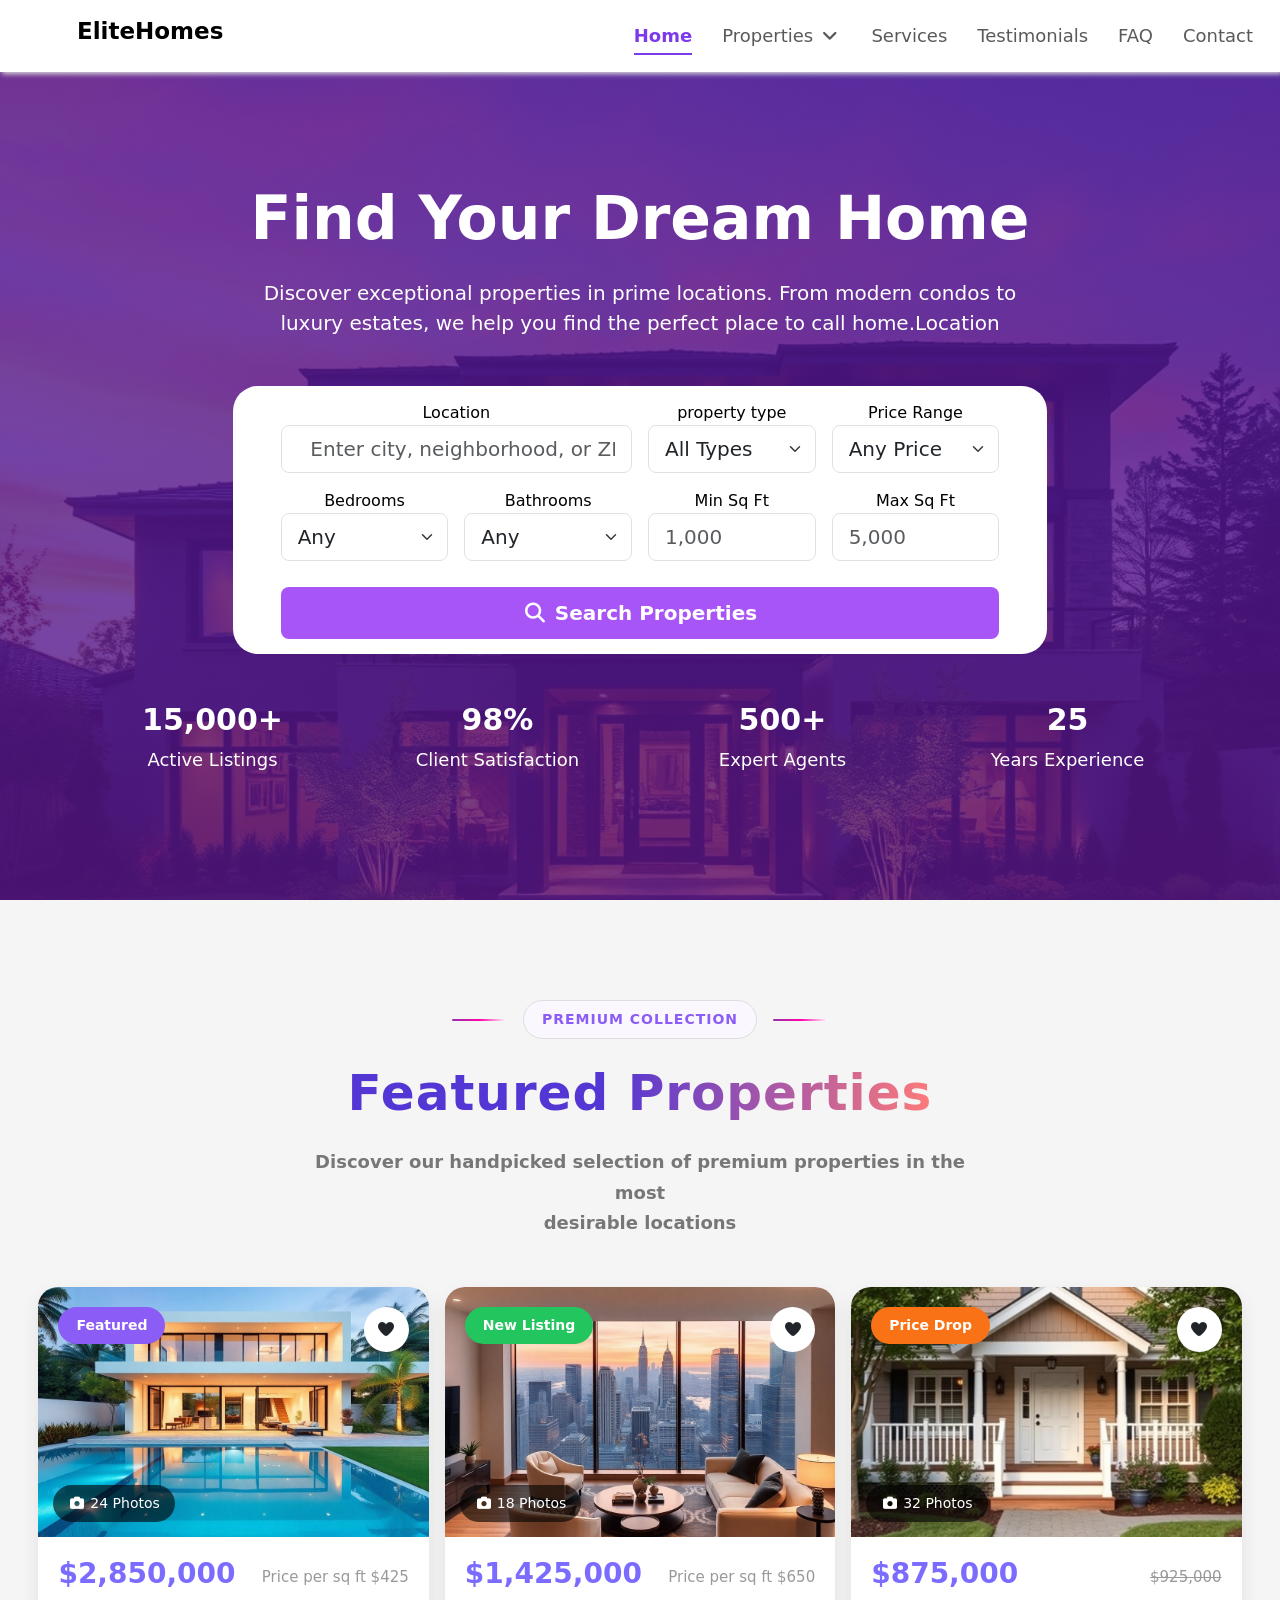
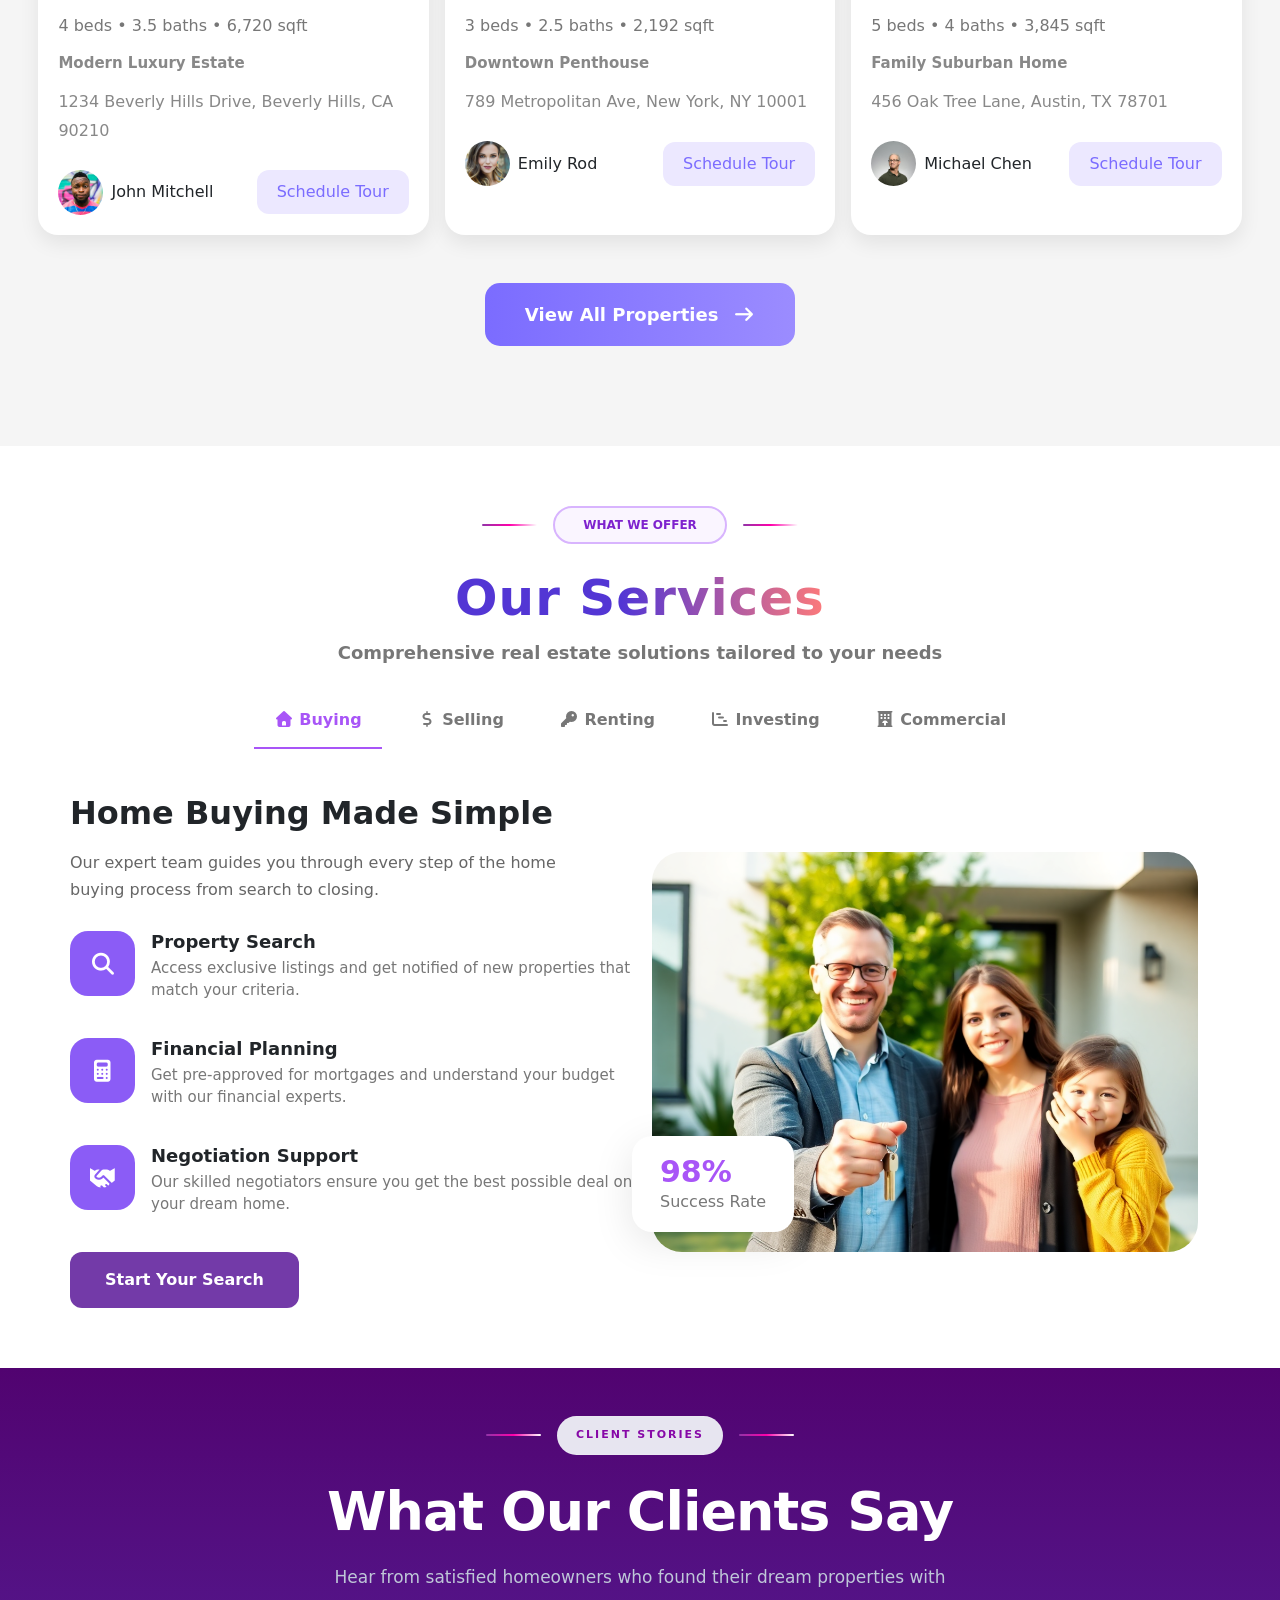
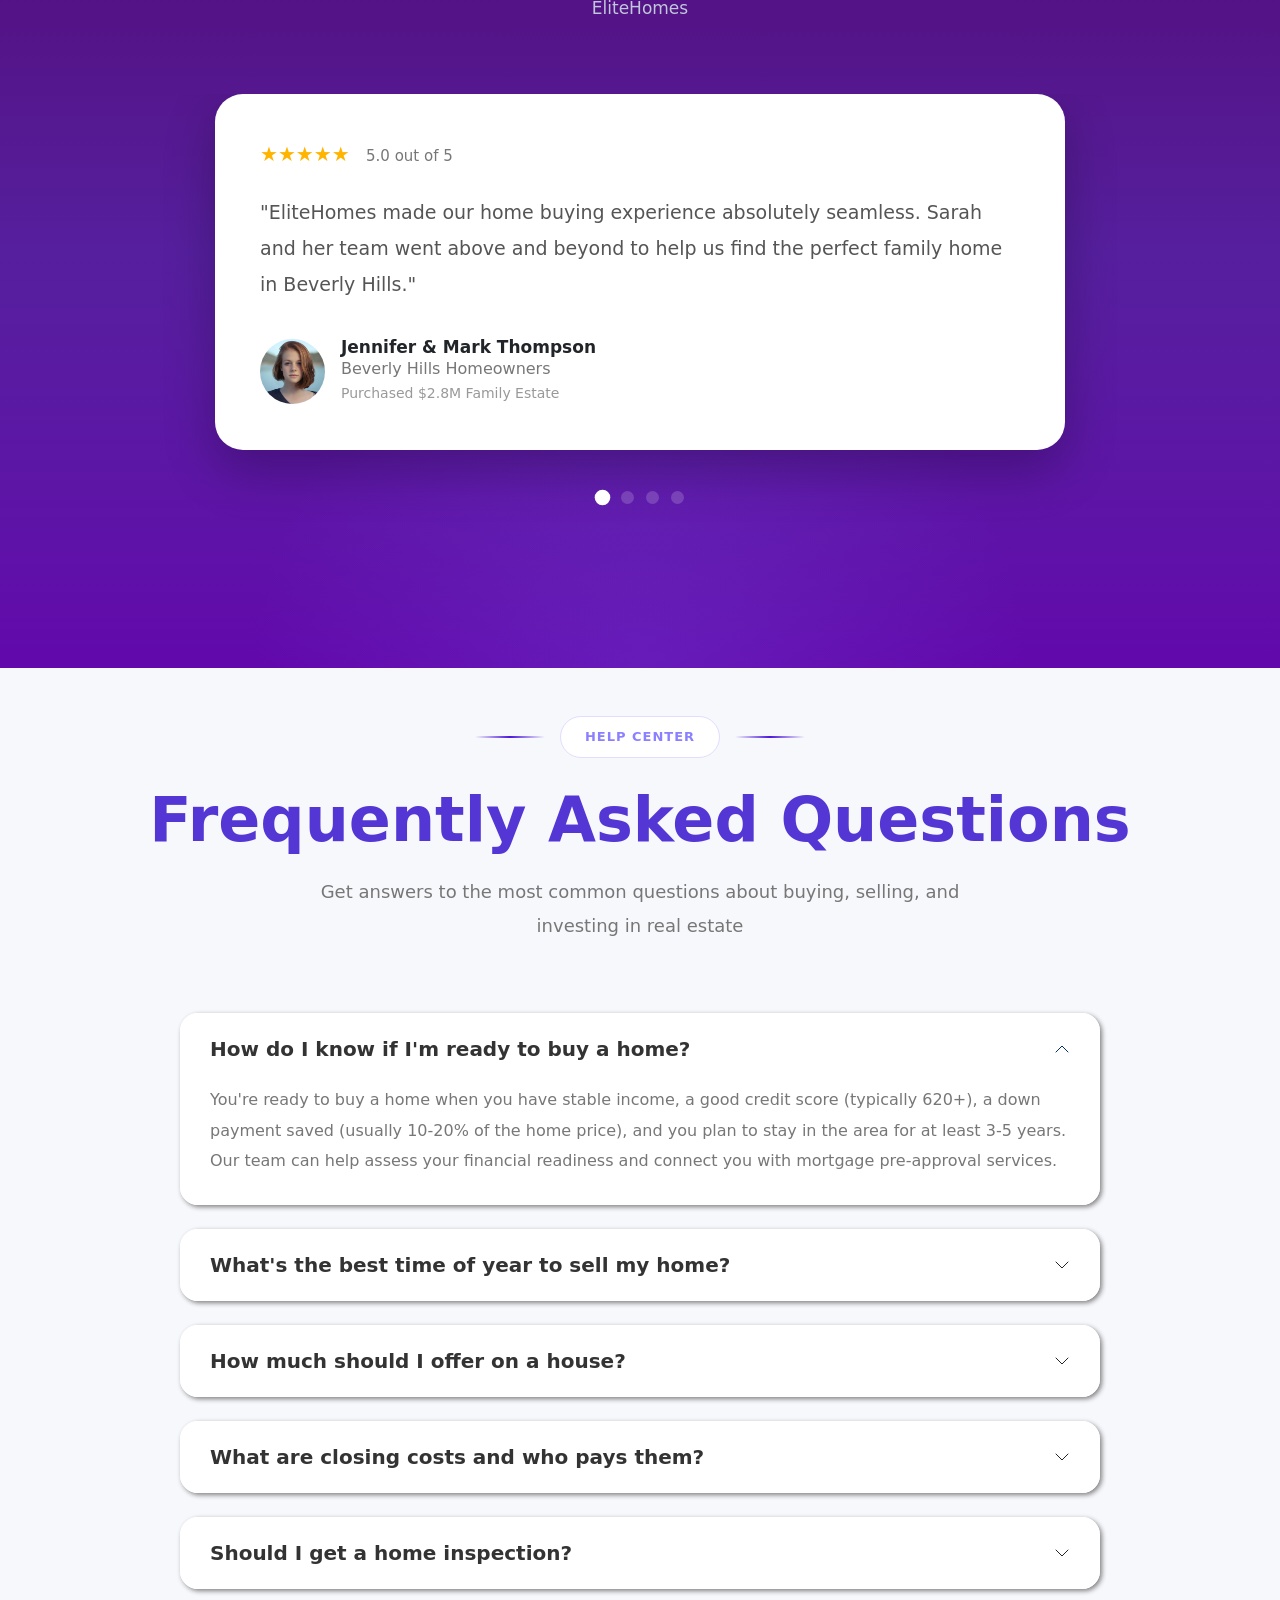
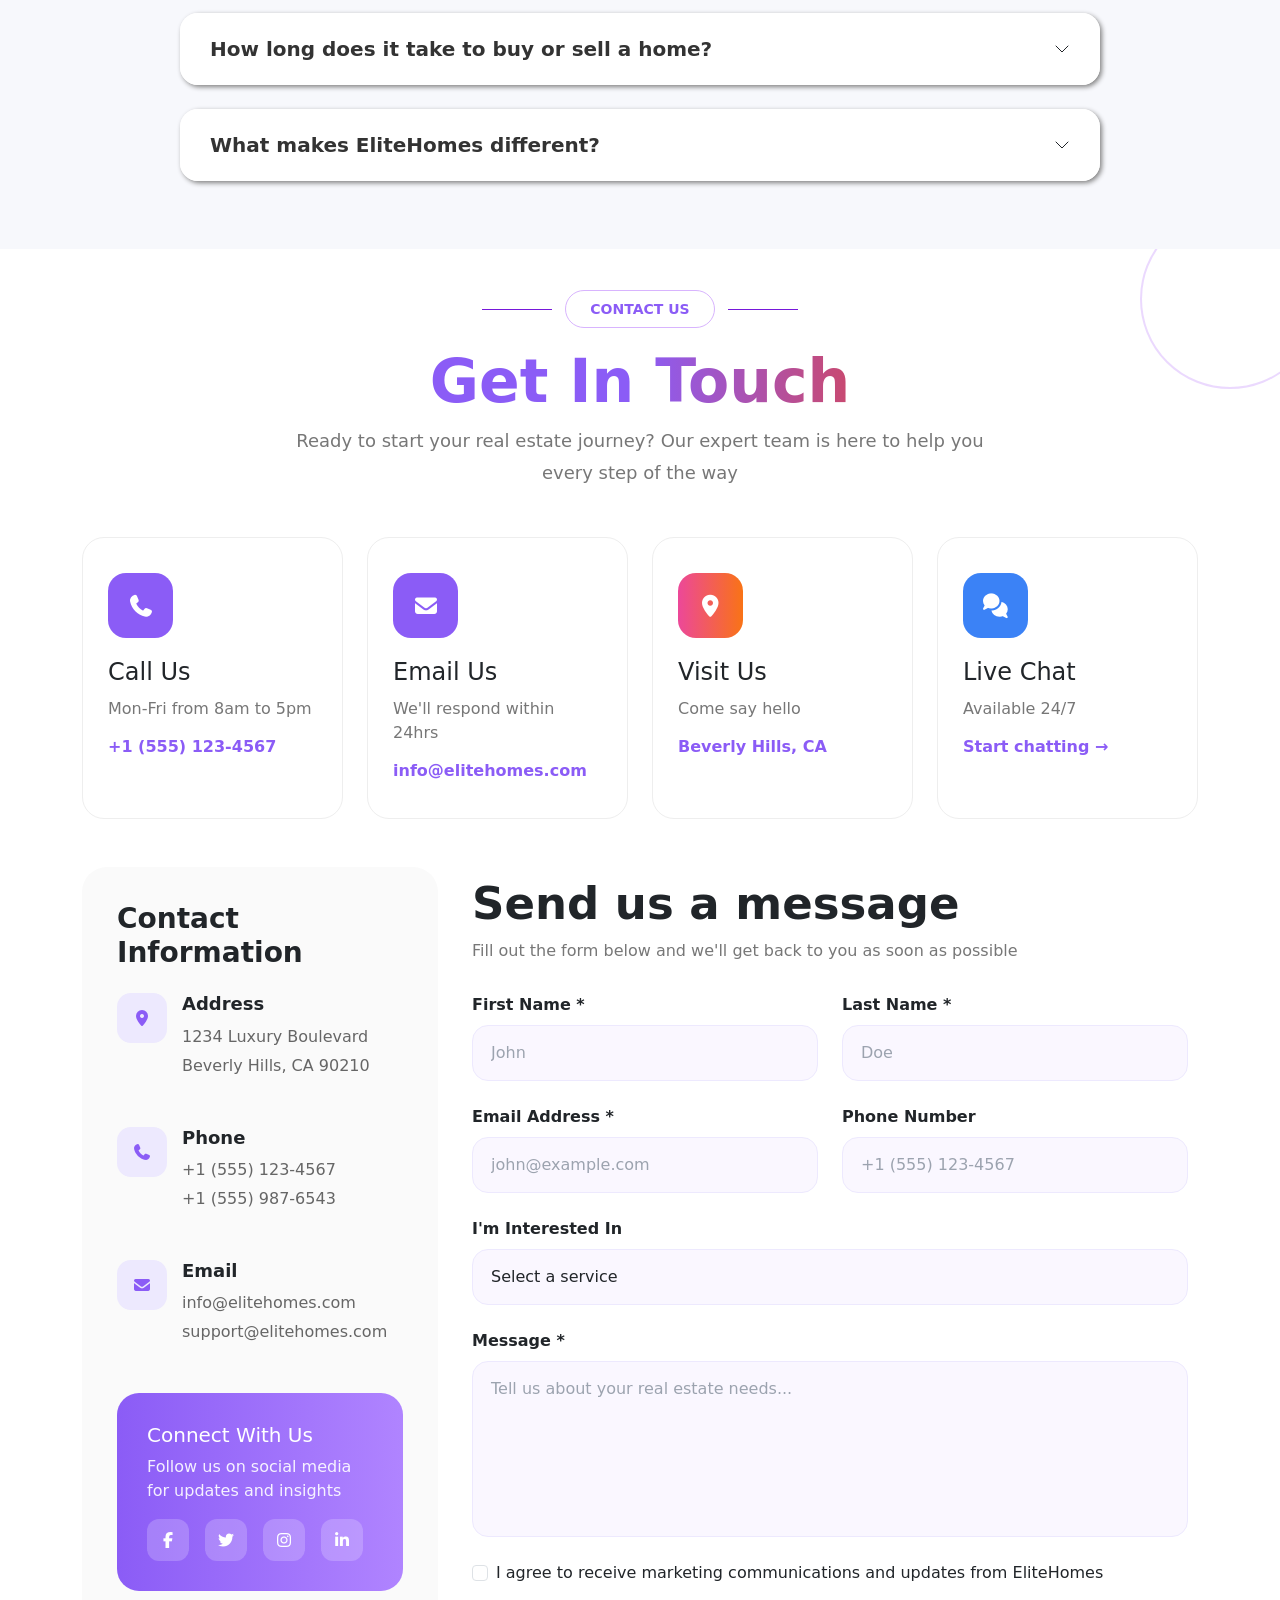
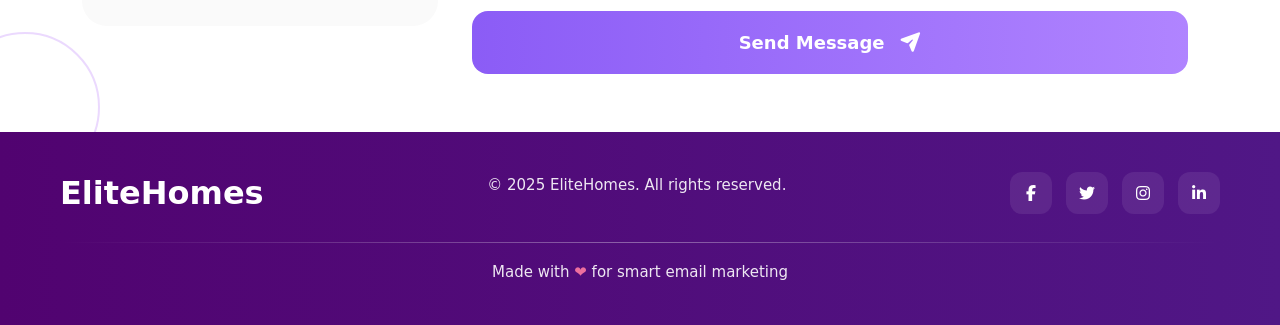
==== commit 96019b6f: "commit" ====
--- a/index.html
+++ b/index.html
@@ -4,7 +4,9 @@
 <head>
   <meta charset="UTF-8">
   <meta name="viewport" content="width=device-width, initial-scale=1.0">
-  <title>assignment 5</title>
+  <title>Document</title>
+  <link rel="stylesheet" href="css/bootstrap.min.css">
+
   <link rel="stylesheet" href="./css/all.min.css">
   <link rel="stylesheet" href="./css/style.css">
   <link rel="stylesheet" href="./css/media.css" />
@@ -17,540 +19,2159 @@
 
 </head>
 
-<body>
-  <section class="A">
-    <div class="B">
-      <div class="a1">
-        <div class="b1">
-          <div class="img">
-            <img src="../avatar-1.jpg" alt="">
-            <h3>سيف اسامه
-              <p>حساب مميز</p>
+<body data-bs-spy="scroll" data-bs-target="#navbar">
+  <nav id="navbar" class="navbar navbar-expand-lg bg-body-tertiary fixed-top">
+    <div class="container-fluid">
+      <a class="navbar-brand" href="#">
+        <h1>EliteHomes</h1>
+      </a>
+      <button class="navbar-toggler" type="button" data-bs-toggle="collapse" data-bs-target="#navbarSupportedContent"
+        aria-controls="navbarSupportedContent" aria-expanded="false" aria-label="Toggle navigation">
+        <span class="navbar-toggler-icon"></span>
+      </button>
+      <div class="collapse navbar-collapse" id="navbarSupportedContent">
+        <ul class="navbar-nav ms-auto mb-2 mb-lg-0  ">
+          <li class="nav-item">
+            <a class="nav-link active" aria-current="page" href="#Home">Home</a>
+          </li> 
+          <li class="nav-item dropdown position-static">
+
+            <a class="nav-link active" href="#">
+              Properties
+              <i class="fa-solid fa-angle-down"></i>
+
+            </a>
+
+            <div class="mega-menu">
+
+              <!-- FEATURED -->
+              <div class="mega-column">
+
+                <h4>Featured Properties</h4>
+
+                <div class="mega-property-card">
+                  <img src="./images.jpg/luxury-villa.jpeg" alt="">
+
+                  <div class="property-info">
+                    <h5>Luxury Villa</h5>
+                    <p>$2.5M • 5 beds • 4 baths</p>
+                  </div>
+                </div>
+
+                <div class="mega-property-card">
+                  <img src="./images.jpg/modern-apartment.jpeg" alt="">
+
+                  <div class="property-info">
+                    <h5>Modern Apartment</h5>
+                    <p>$850K • 2 beds • 2 baths</p>
+                  </div>
+                </div>
+
+              </div>
+
+              <!-- TYPES -->
+              <div class="mega-column">
+
+                <h4>Property Types</h4>
+
+                <ul class="property-types">
+
+                  <li>
+                    <i class="fas fa-home"></i>
+                    Single Family Homes
+                  </li>
+
+                  <li>
+                    <i class="fas fa-building"></i>
+                    Apartments
+                  </li>
+
+                  <li>
+                    <i class="fas fa-building"></i>
+                    Condominiums
+                  </li>
+
+                  <li>
+                    <i class="fas fa-store"></i>
+                    Commercial
+                  </li>
+
+                  <li>
+                    <i class="fas fa-tree"></i>
+                    Land & Lots
+                  </li>
+
+                </ul>
+
+              </div>
+
+              <!-- LOCATIONS -->
+              <div class="mega-column">
+
+                <h4>Popular Locations</h4>
+
+                <div class="location-card">
+
+                  <img src="./images.jpg/new-york.jpeg" alt="">
+
+                  <div class="location-overlay">
+                    <h5>New York</h5>
+                    <p>2,145 Properties</p>
+                  </div>
+
+                </div>
+
+                <div class="location-card">
+
+                  <img src="./images.jpg/los-angeles.jpeg" alt="">
+
+                  <div class="location-overlay">
+                    <h5>Los Angeles</h5>
+                    <p>1,873 Properties</p>
+                  </div>
+
+                </div>
+
+                <div class="location-card">
+
+                  <img src="./images.jpg/miami.jpeg" alt="">
+
+                  <div class="location-overlay">
+                    <h5>Miami</h5>
+                    <p>1,526 Properties</p>
+                  </div>
+
+                </div>
+
+              </div>
+
+              <!-- RESOURCES -->
+              <div class="mega-column">
+
+                <h4>Resources</h4>
+
+                <div class="resource-card">
+
+                  <div class="resource-icon">
+                    <i class="fas fa-book-open"></i>
+                  </div>
+
+                  <h5>Buying Guide</h5>
+
+                  <p>
+                    Essential tips and strategies
+                    for first-time homebuyers
+                  </p>
+
+                  <a href="#">Learn More →</a>
+
+                </div>
+
+                <div class="resource-card">
+
+                  <div class="resource-icon">
+                    <i class="fas fa-chart-line"></i>
+                  </div>
+
+                  <h5>Investment Tips</h5>
+
+                  <p>
+                    Smart strategies for property
+                    investment success
+                  </p>
+
+                  <a href="#">Learn More →</a>
+
+                </div>
+
+                <div class="resource-card">
+
+                  <div class="resource-icon">
+                    <i class="fas fa-file-alt"></i>
+                  </div>
+
+                  <h5>Market Reports</h5>
+
+                  <p>
+                    In-depth analysis of real estate
+                    market trends
+                  </p>
+
+                  <a href="#">Learn More →</a>
+
+                </div>
+
+              </div>
+
+            </div>
+
+          </li>
+
+
+
+          <li class="nav-item">
+            <a class="nav-link" href="#Services">Services
+            </a>
+          <li class="nav-item">
+            <a class="nav-link" href="#Testimonials">Testimonials
+            </a>
+          </li>
+          <li class="nav-item">
+            <a class="nav-link" href="#FAQ">FAQ
+            </a>
+          </li>
+
+          </li>
+          <li class="nav-item">
+            <a class="nav-link" href="#Contact">Contact
+            </a>
+          </li>
+
+
+
+        </ul>
+
+      </div>
+    </div>
+  </nav>
+  <section id="Home" class="hero d-flex align-items-center">
+
+
+    <div class="container text-center text-white">
+
+      <h1 class=" fw-bold mb-4">
+        Find Your Dream Home
+      </h1>
+
+      <p class="fs-5 mb-5">
+        Discover exceptional properties in prime locations. From modern condos to <br> luxury estates, we help you find
+        the perfect place to call home.Location
+      </p>
+
+      <!-- Search Box -->
+
+      <div class="search-box mx-auto px-5 ">
+
+        <div class="row g-3 ">
+
+          <div class="col-lg-6 col-12 px-2">
+            <label class="mb-0  text-black ">
+              Location
+            </label>
+            <input type="text" class="form-control form-control-lg"
+              placeholder="  Enter city, neighborhood, or ZIP code">
+          </div>
+
+          <div class="col-lg-3 col-md-6 col-12">
+            <label class="mb-0  text-black ">
+              property type
+            </label>
+            <select class="form-select form-select-lg">
+              <option>All Types</option>
+              <option>House</option>
+              <option>Apartment</option>
+              <option>Condo</option>
+              <option>Townhouse</option>
+            </select>
+          </div>
+
+          <div class="col-lg-3 col-md-6 col-12">
+            <label class="mb-0 text-black ">Price Range</label>
+            <select class="form-select form-select-lg">
+              <option>Any Price</option>
+              <option>$0-$500k</option>
+              <option>$500-$1M</option>
+              <option>$1M-$2M</option>
+              <option>$2M+</option>
+            </select>
+          </div>
+
+          <div class="col-lg-3 col-md-6 col-6">
+            <label class="mb-0 text-black">Bedrooms</label>
+            <select class="form-select form-select-lg">
+              <option>Any</option>
+              <option>+1</option>
+              <option>+2</option>
+              <option>+3</option>
+              <option>+4</option>
+              <option>+5</option>
+            </select>
+          </div>
+
+          <div class="col-lg-3 col-md-6 col-6">
+            <label class="mb-0 text-black">Bathrooms</label>
+            <select class="form-select form-select-lg">
+              <option>Any</option>
+              <option>+1</option>
+              <option>+2</option>
+              <option>+3</option>
+              <option>+4</option>
+
+            </select>
+          </div>
+
+          <div class="col-lg-3 col-md-6 col-6">
+            <label class="mb-0 text-black">Min Sq Ft</label>
+            <input type="number" class="form-control form-control-lg" placeholder="1,000">
+          </div>
+
+          <div class="col-lg-3 col-md-6 col-6">
+            <label class="mb-0 text-black">Max Sq Ft</label>
+            <input type="number" class="form-control form-control-lg" placeholder="5,000">
+          </div>
+
+          <div class="col-12">
+            <button class="btn btn-lg w-100 search-btn fw-bold">
+              <i class="fa-solid fa-magnifying-glass"></i> Search Properties
+            </button>
+          </div>
+
+        </div>
+
+      </div>
+
+
+
+      <div class="row mt-5 text-center stats">
+
+        <div class="col-md-3 col-6">
+          <h2>15,000+</h2>
+          <p>Active Listings</p>
+        </div>
+
+        <div class="col-md-3 col-6">
+          <h2>98%</h2>
+          <p>Client Satisfaction</p>
+        </div>
+
+        <div class="col-md-3 col-6">
+          <h2>500+</h2>
+          <p>Expert Agents</p>
+        </div>
+
+        <div class="col-md-3 col-6">
+          <h2>25</h2>
+          <p>Years Experience</p>
+        </div>
+
+      </div>
+
+    </div>
+
+  </section>
+  <section class="featured">
+
+    <div class="custom-container">
+
+
+
+      <div class="text-center mb-5">
+
+        <div class="d-flex justify-content-center align-items-center gap-3 mb-4">
+
+          <div class="line"></div>
+
+          <div class="small-title">
+            PREMIUM COLLECTION
+          </div>
+
+          <div class="line"></div>
+
+        </div>
+
+
+        <h2 class="main-title mb-4">
+          Featured Properties
+        </h2>
+
+        <p class="desc mx-auto">
+          Discover our handpicked selection of premium properties in the most <br> desirable locations
+        </p>
+
+      </div>
+
+
+
+
+
+      <div class="row g-3">
+
+
+
+
+        <div class="col-lg-4 col-md-6">
+
+          <div class="card property-card h-100">
+
+
+
+
+            <div class="position-relative">
+
+              <img src="./images.jpg/featured-properties-img-1.png" class="card-img-top property-img" alt="">
+
+
+
+
+              <div class="custom-badge purple">
+                Featured
+              </div>
+
+
+
+
+              <div class="heart">
+                <i class="fa-solid fa-heart"></i>
+              </div>
+
+
+
+
+              <div class="photos">
+                <i class="fa-solid fa-camera"></i>
+                24 Photos
+              </div>
+
+            </div>
+
+
+
+
+
+            <div class="card-body p-4">
+
+              <div class="d-flex justify-content-between align-items-center mb-3">
+
+                <h3 class="price">
+                  $2,850,000
+                </h3>
+
+                <span class="price-text">
+                  Price per sq ft $425
+                </span>
+
+              </div>
+
+
+              <p class="details mb-3">
+                4 beds • 3.5 baths • 6,720 sqft
+              </p>
+
+
+              <h4 class="fw-bold mb-3">
+                Modern Luxury Estate
+              </h4>
+
+
+              <p class="location mb-4">
+                1234 Beverly Hills Drive, Beverly Hills, CA <br> 90210
+              </p>
+
+
+
+
+              <div class="d-flex justify-content-between align-items-center flex-wrap gap-3">
+
+
+
+
+                <div class="d-flex align-items-center gap-2 agent">
+
+                  <img src="./images.jpg/avatar-1.jpg" alt="">
+
+                  <span>John Mitchell</span>
+
+                </div>
+
+
+
+
+                <button class="tour-btn">
+                  Schedule Tour
+                </button>
+
+              </div>
+
+            </div>
+
+          </div>
+
+        </div>
+
+
+
+
+
+        <div class="col-lg-4 col-md-6">
+
+          <div class="card property-card h-100 ">
+
+            <div class="position-relative">
+
+              <img src="./images.jpg/featured-properties-img-2.png" class="card-img-top property-img" alt="">
+
+
+              <div class="custom-badge green">
+                New Listing
+              </div>
+
+
+              <div class="heart">
+                <i class="fa-solid fa-heart"></i>
+              </div>
+
+
+              <div class="photos">
+                <i class="fa-solid fa-camera"></i>
+                18 Photos
+              </div>
+
+            </div>
+
+
+            <div class="card-body p-4">
+
+              <div class="d-flex justify-content-between align-items-center mb-3">
+
+                <h3 class="price">
+                  $1,425,000
+                </h3>
+
+                <span class="price-text">
+                  Price per sq ft $650
+                </span>
+
+              </div>
+
+
+              <p class="details mb-3">
+                3 beds • 2.5 baths • 2,192 sqft
+              </p>
+
+
+              <h4 class="fw-bold mb-3">
+                Downtown Penthouse
+              </h4>
+
+
+              <p class="location mb-4">
+                789 Metropolitan Ave, New York, NY 10001
+              </p>
+
+
+              <div class="d-flex justify-content-between align-items-center flex-wrap gap-3">
+
+
+                <div class="d-flex align-items-center gap-2 agent">
+
+                  <img src="./images.jpg/avatar-5 (2).jpg" alt="">
+
+                  <span>Emily Rod</span>
+
+                </div>
+
+
+
+                <button class="tour-btn">
+                  Schedule Tour
+                </button>
+
+              </div>
+
+            </div>
+
+          </div>
+
+        </div>
+
+
+
+
+
+        <div class="col-lg-4 col-md-6">
+
+          <div class="card property-card h-100">
+
+            <div class="position-relative">
+
+              <img src="./images.jpg/featured-properties-img-3.png" class="card-img-top property-img" alt="">
+
+
+              <div class="custom-badge orange">
+                Price Drop
+              </div>
+
+
+              <div class="heart">
+                <i class="fa-solid fa-heart"></i>
+              </div>
+
+
+              <div class="photos">
+                <i class="fa-solid fa-camera"></i>
+                32 Photos
+              </div>
+
+            </div>
+
+
+            <div class="card-body p-4">
+
+              <div class="d-flex justify-content-between align-items-center mb-3">
+
+                <h3 class="price">
+                  $875,000
+                </h3>
+
+                <span class="price-text text-decoration-line-through">
+                  $925,000
+                </span>
+
+              </div>
+
+
+              <p class="details mb-3">
+                5 beds • 4 baths • 3,845 sqft
+              </p>
+
+
+              <h4 class="fw-bold mb-3">
+                Family Suburban Home
+              </h4>
+
+
+              <p class="location mb-4">
+                456 Oak Tree Lane, Austin, TX 78701
+              </p>
+
+
+              <div class="d-flex justify-content-between align-items-center flex-wrap gap-3">
+
+                <div class="d-flex align-items-center gap-2 agent">
+
+                  <img src="./images.jpg/avatar-2.jpg" alt="">
+
+                  <span>Michael Chen</span>
+
+                </div>
+
+
+                <button class="tour-btn">
+                  Schedule Tour
+                </button>
+
+              </div>
+
+            </div>
+
+          </div>
+
+        </div>
+
+      </div>
+
+
+
+      <!-- button -->
+
+      <div class="text-center mt-5">
+
+        <button class="view-btn">
+
+          View All Properties
+
+          <i class="fa-solid fa-arrow-right ms-2"></i>
+
+        </button>
+
+      </div>
+
+    </div>
+
+  </section>
+  <section id="Services" class=" services">
+
+    <div class="container">
+
+
+
+      <div class="text-center mb-4 ">
+
+        <div class="d-flex align-items-center justify-content-center gap-3 mb-4">
+
+          <div class="line"></div>
+
+          <span class="offer-title">
+            WHAT WE OFFER
+          </span>
+
+          <div class="line"></div>
+
+        </div>
+
+        <h1 class="main-title">
+          Our Services
+        </h1>
+
+        <p class="desc">
+          Comprehensive real estate solutions tailored to your needs
+        </p>
+
+      </div>
+
+
+
+      <ul class="nav nav-tabs justify-content-center border-0 mb-5">
+
+        <li class="nav-item">
+          <button class="nav-link active" data-bs-toggle="tab" data-bs-target="#buying">
+
+
+            <i class="fa-solid fa-house "></i>
+            Buying
+
+          </button>
+        </li>
+
+        <li class="nav-item">
+          <button class="nav-link" data-bs-toggle="tab" data-bs-target="#selling">
+
+            <i class="fa-solid fa-dollar-sign"></i>
+            Selling
+
+          </button>
+        </li>
+
+        <li class="nav-item">
+          <button class="nav-link" data-bs-toggle="tab" data-bs-target="#renting">
+            <i class="fa-solid fa-key"></i>
+            Renting
+
+          </button>
+        </li>
+
+        <li class="nav-item">
+          <button class="nav-link" data-bs-toggle="tab" data-bs-target="#investing">
+
+            <i class="fa-solid fa-chart-gantt"></i>
+            Investing
+
+          </button>
+        </li>
+
+        <li class="nav-item">
+          <button class="nav-link" data-bs-toggle="tab" data-bs-target="#commercial">
+            <i class="fa-solid fa-hotel"></i>
+            Commercial
+
+          </button>
+        </li>
+
+      </ul>
+
+
+
+      <div class="tab-content">
+
+
+
+        <div class="tab-pane fade show active" id="buying">
+
+          <div class="row align-items-center gy-3">
+
+            <div class="col-lg-6 px-0 ">
+
+              <h2 class="service-title">
+                Home Buying Made Simple
+              </h2>
+
+              <p class="service-text">
+                Our expert team guides you through every step
+                of the home buying process from search to closing.
+              </p>
+
+              <div class="feature-box ">
+
+                <div class="icon-box purple">
+                  <i class="fa-solid fa-magnifying-glass "></i>
+                </div>
+
+                <div>
+
+                  <h5>Property Search</h5>
+
+                  <p>
+                    Access exclusive listings and get notified of new properties that match your criteria.
+                  </p>
+
+                </div>
+
+              </div>
+
+              <div class="feature-box">
+
+                <div class="icon-box purple">
+                  <i class="fa-solid fa-calculator"></i>
+                </div>
+
+                <div>
+
+                  <h5>Financial Planning</h5>
+
+                  <p>
+                    Get pre-approved for mortgages and understand your budget with our financial experts.
+                  </p>
+
+                </div>
+
+              </div>
+
+              <div class="feature-box">
+
+                <div class="icon-box purple">
+                  <i class="fa-solid fa-handshake"></i>
+                </div>
+
+                <div>
+                  <h5>Negotiation Support</h5>
+
+                  <p>
+                    Our skilled negotiators ensure you get the best possible deal on your dream home.
+                  </p>
+
+                </div>
+
+              </div>
+
+              <button class="service-btn btn-purple">
+                Start Your Search
+              </button>
+
+            </div>
+
+            <div class="col-lg-6">
+
+              <div class="service-image">
+
+                <img src="./images.jpg/brrrr1.png" alt="">
+
+                <div class="info-card">
+
+                  <h3 style="color:#a855f7;">
+                    98%
+                  </h3>
+
+                  <p>Success Rate</p>
+
+                </div>
+
+              </div>
+
+            </div>
+
+          </div>
+
+        </div>
+
+
+
+        <div class="tab-pane fade" id="selling">
+
+          <div class="row align-items-center gy-5">
+
+            <div class="col-lg-6">
+
+              <h2 class="service-title">
+                Maximize Your Home's Value
+              </h2>
+
+              <p class="service-text">
+                Sell your property quickly and for the best price with our comprehensive marketing strategy and expert
+                guidance.
+              </p>
+
+              <div class="feature-box">
+
+                <div class="icon-box green">
+                  <i class="fa-solid fa-chart-line"></i>
+                </div>
+
+                <div>
+
+                  <h5>Market Analysis</h5>
+
+                  <p>
+                    Get a comprehensive market analysis to price your home competitively.
+                  </p>
+
+                </div>
+
+              </div>
+
+              <div class="feature-box">
+
+                <div class="icon-box green">
+                  <i class="fa-solid fa-camera"></i>
+                </div>
+
+                <div>
+
+                  <h5>Professional Marketing</h5>
+
+                  <p>
+                    High-quality photography, virtual tours, and multi-channel marketing campaigns.
+                  </p>
+
+                </div>
+
+              </div>
+
+              <div class="feature-box">
+
+                <div class="icon-box green">
+                  <i class="fa-solid fa-users"></i>
+                </div>
+
+                <div>
+
+                  <h5>Buyer Screening</h5>
+
+                  <p>
+                    We pre-qualify buyers to ensure serious inquiries and smooth transactions.
+                  </p>
+
+                </div>
+
+              </div>
+
+              <button class="service-btn btn-green">
+                Get Home Valuation
+              </button>
+
+            </div>
+
+            <div class="col-lg-6">
+
+              <div class="service-image">
+
+                <img src="./images.jpg/b4fdd2ba9a-67b56ca0ef6719943016.png" alt="">
+
+                <div class="info-card ">
+
+                  <h3 style="color:#22c55e;">
+                    21 Days
+                  </h3>
+
+                  <p>Avg Time To Sell</p>
+
+                </div>
+
+              </div>
+
+            </div>
+
+          </div>
+
+        </div>
+
+
+
+        <div class="tab-pane fade" id="renting">
+          <div class="row align-items-center gy-5">
+
+            <div class="col-lg-6">
+
+              <h2 class="service-title">
+                Premium Rental Properties
+              </h2>
+
+              <p class="service-text">
+                Find your perfect rental home with our extensive portfolio of quality properties and personalized
+                service.
+              </p>
+
+              <div class="feature-box">
+
+                <div class="icon-box purple">
+                  <i class="fa-solid fa-map-location-dot"></i>
+                </div>
+
+                <div>
+
+                  <h5>Prime Locations</h5>
+
+                  <p>
+                    Access rentals in the most desirable neighborhoods and communities.
+                  </p>
+
+                </div>
+
+              </div>
+
+              <div class="feature-box">
+
+                <div class="icon-box purple">
+                  <i class="fa-solid fa-shield-halved"></i>
+                </div>
+
+                <div>
+
+                  <h5>Verified Properties</h5>
+
+                  <p>
+                    All our rental properties are thoroughly inspected and verified for quality.
+                  </p>
+
+                </div>
+
+              </div>
+
+              <div class="feature-box">
+
+                <div class="icon-box purple">
+                  <i class="fa-solid fa-screwdriver-wrench"></i>
+                </div>
+
+                <div>
+
+                  <h5>24/7 Support</h5>
+
+                  <p>
+                    Round-the-clock maintenance and tenant support services.
+                  </p>
+
+                </div>
+
+              </div>
+
+              <button class="service-btn btn-purple">
+                Browse Rentals
+              </button>
+
+            </div>
+
+            <div class="col-lg-6">
+
+              <div class="service-image">
+
+                <img src="./images.jpg/featured-properties-img-2.png" alt="">
+                <div class="info-card">
+
+                  <h3 style="color:#a855f7;">
+                    5,000+
+                  </h3>
+
+                  <p>Available Rentals</p>
+
+                </div>
+              </div>
+
+            </div>
+
+          </div>
+
+        </div>
+
+
+
+        <div class="tab-pane fade" id="investing">
+
+          <div class="row align-items-center gy-5">
+
+            <div class="col-lg-6">
+
+              <h2 class="service-title">
+                Real Estate Investment
+              </h2>
+
+              <p class="service-text">
+                Build wealth through strategic real estate investments with our expert guidance and market insights.
+              </p>
+
+              <div class="feature-box">
+
+                <div class="icon-box orange">
+                  <i class="fa-solid fa-chart-pie"></i>
+                </div>
+
+                <div>
+
+                  <h5>Portfolio Analysis</h5>
+
+                  <p>
+                    Comprehensive analysis of investment opportunities and portfolio optimization.
+                  </p>
+
+                </div>
+
+              </div>
+
+              <div class="feature-box">
+
+                <div class="icon-box orange">
+                  <i class="fa-solid fa-money-bill-wave"></i>
+                </div>
+
+                <div>
+
+                  <h5>ROI Projections</h5>
+
+                  <p>
+                    Detailed return on investment calculations and market forecasting.
+                  </p>
+
+                </div>
+
+              </div>
+
+              <div class="feature-box">
+                <div class="icon-box orange">
+                  <i class="fa-solid fa-gear"></i>
+                </div>
+
+                <div>
+
+                  <h5>Property Management</h5>
+
+                  <p>
+                    Full-service property management for hands-off investment experience.
+                  </p>
+
+                </div>
+
+              </div>
+
+              <button class="service-btn btn-orange">
+                Explore Investments
+              </button>
+
+            </div>
+
+            <div class="col-lg-6">
+
+              <div class="service-image">
+
+                <img src="./images.jpg/debf2496fe-17c2d91b88c14737e857.png" alt="">
+                <div class="info-card">
+
+                  <h3 style="color:orange;">
+                    15%
+                  </h3>
+
+                  <p>Avg. Annual ROI</p>
+
+                </div>
+              </div>
+
+            </div>
+
+          </div>
+
+        </div>
+
+
+
+        <div class="tab-pane fade" id="commercial">
+
+          <div class="row align-items-center gy-5">
+
+            <div class="col-lg-6">
+
+              <h2 class="service-title">
+                Commercial Real Estate
+              </h2>
+
+              <p class="service-text">
+                Expert commercial real estate services for businesses, investors, and developers.
+              </p>
+
+              <div class="feature-box">
+
+                <div class="icon-box blue">
+                  <i class="fa-solid fa-building"></i>
+                </div>
+
+                <div>
+
+                  <h5>Office Spaces</h5>
+
+                  <p>
+                    Prime office locations for businesses of all sizes and industries.
+                  </p>
+
+                </div>
+
+              </div>
+
+              <div class="feature-box">
+
+                <div class="icon-box blue">
+                  <i class="fa-solid fa-warehouse"></i>
+                </div>
+
+                <div>
+
+                  <h5>Industrial Properties</h5>
+
+                  <p>
+                    Warehouses, manufacturing facilities, and distribution centers.
+                  </p>
+
+                </div>
+
+              </div>
+
+              <div class="feature-box">
+
+                <div class="icon-box blue">
+                  <i class="fa-solid fa-store"></i>
+                </div>
+
+                <div>
+
+                  <h5>Retail Spaces</h5>
+
+                  <p>
+                    High-traffic retail locations and shopping center opportunities.
+                  </p>
+
+                </div>
+
+              </div>
+
+              <button class="service-btn btn-blue">
+                View Commercial Properties
+              </button>
+
+            </div>
+
+            <div class="col-lg-6">
+
+              <div class="service-image">
+
+                <img src="./images.jpg/183e1f2976-275f59474e90bc26d93b.png" alt="">
+                <div class="info-card ">
+
+                  <h3 style="color:#223bc5;">
+                    21 Days
+                  </h3>
+
+                  <p>Avg Time To Sell</p>
+                </div>
+
+              </div>
+
+            </div>
+
+          </div>
+
+        </div>
+
+      </div>
+
+  </section>
+  <section id="Testimonials" class="testimonials py-5">
+
+    <div class="container">
+
+
+      <div class="heading text-center">
+
+        <div class="top-title d-flex justify-content-center align-items-center gap-3">
+
+          <span class="line"></span>
+
+          <div class="client-tag">
+            CLIENT STORIES
+          </div>
+
+          <span class="line"></span>
+
+        </div>
+
+        <h2 class="main-title1">
+          What Our Clients Say
+        </h2>
+
+        <p class="sub-title">
+          Hear from satisfied homeowners who found their dream
+          properties with <br> EliteHomes
+        </p>
+
+      </div>
+
+
+
+
+      <div id="testimonialSlider" class="carousel slide" data-bs-ride="carousel" data-bs-interval="3000">
+
+
+
+        <div class="carousel-indicators custom-indicators">
+
+          <button type="button" data-bs-target="#testimonialSlider" data-bs-slide-to="0" class="active">
+          </button>
+
+          <button type="button" data-bs-target="#testimonialSlider" data-bs-slide-to="1">
+          </button>
+
+          <button type="button" data-bs-target="#testimonialSlider" data-bs-slide-to="2">
+          </button>
+
+          <button type="button" data-bs-target="#testimonialSlider" data-bs-slide-to="3">
+          </button>
+
+        </div>
+
+
+
+        <div class="carousel-inner">
+
+
+          <!-- item -->
+          <div class="carousel-item active">
+
+            <div class="testimonial-card mx-auto">
+
+              <div class="stars">
+                ★★★★★
+                <span>5.0 out of 5</span>
+              </div>
+
+              <p class="review">
+                "EliteHomes made our home buying experience
+                absolutely seamless. Sarah and her team went
+                above and beyond to help us find the perfect
+                family home in Beverly Hills."
+
+
+              </p>
+
+
+              <div class="client-info d-flex align-items-center">
+
+                <img src="./images.jpg/avatar-1 (2).jpg ">
+
+                <div class="ms-3">
+
+                  <h5>
+                    Jennifer & Mark Thompson
+                  </h5>
+
+                  <p>
+                    Beverly Hills Homeowners
+                  </p>
+
+                  <small>
+                    Purchased $2.8M Family Estate
+                  </small>
+
+                </div>
+
+              </div>
+
+            </div>
+
+          </div>
+
+
+
+
+          <div class="carousel-item">
+
+            <div class="testimonial-card mx-auto">
+
+              <div class="stars">
+                ★★★★★
+                <span>5.0 out of 5</span>
+              </div>
+
+              <p class="review">
+                "EliteHomes made our home buying experience
+                absolutely seamless. Sarah and her team went
+                above and beyond to help us find the perfect
+                family home in Beverly Hills."
+
+              </p>
+
+
+              <div class="client-info d-flex align-items-center">
+
+                <img src="./images.jpg/avatar-1.jpg">
+
+                <div class="ms-3">
+
+                  <h5>
+                    David Rodriguez
+
+                  </h5>
+
+
+                  <p>
+                    Real Estate Investor
+
+
+                  </p>
+
+                  <small>
+                    $1.2M Investment Portfolio
+                  </small>
+
+                </div>
+
+              </div>
+
+            </div>
+
+          </div>
+          <div class="carousel-item">
+
+            <div class="testimonial-card mx-auto">
+
+              <div class="stars">
+                ★★★★★
+                <span>5.0 out of 5</span>
+              </div>
+
+              <p class="review">
+                "EliteHomes made our home buying experience
+                absolutely seamless. Sarah and her team went
+                above and beyond to help us find the perfect
+                family home in Beverly Hills."
+
+              </p>
+
+
+              <div class="client-info d-flex align-items-center">
+
+                <img src="./images.jpg/avatar-5 (2).jpg">
+
+                <div class="ms-3">
+
+                  <h5>
+                    Amanda Chen
+
+                  </h5>
+
+
+                  <p>
+                    Manhattan Seller
+
+
+                  </p>
+
+                  <small>
+                    Sold $3.2M Penthouse
+                  </small>
+
+                </div>
+
+              </div>
+
+            </div>
+
+          </div>
+          <div class="carousel-item">
+
+            <div class="testimonial-card mx-auto">
+
+              <div class="stars">
+                ★★★★★
+                <span>5.0 out of 5</span>
+              </div>
+
+              <p class="review">
+                "EliteHomes made our home buying experience
+                absolutely seamless. Sarah and her team went
+                above and beyond to help us find the perfect
+                family home in Beverly Hills."
+
+              </p>
+
+
+              <div class="client-info d-flex align-items-center">
+
+                <img src="images.jpg/avatar-2.jpg">
+
+                <div class="ms-3">
+
+                  <h5>
+                    Michael Foster
+
+                  </h5>
+
+
+                  <p>
+                    CEO, TechStart Inc.
+
+
+                  </p>
+
+                  <small>
+                    15,000 sq ft Office Lease
+                  </small>
+
+                </div>
+
+              </div>
+
+            </div>
+
+          </div>
+
+        </div>
+
+      </div>
+
+    </div>
+
+  </section>
+  <section id="FAQ" class="faq-section py-5">
+
+    <div class="container">
+
+      <!-- TITLE -->
+      <div class="text-center">
+
+        <div class="help-wrapper">
+
+          <span class="line"></span>
+
+          <span class="help-center">
+            HELP CENTER
+          </span>
+
+          <span class="line"></span>
+
+        </div>
+
+        <h2 class="faq-title">
+          Frequently Asked Questions
+        </h2>
+
+        <p class="faq-text">
+          Get answers to the most common questions about buying,
+          selling, and <br> investing in real estate
+        </p>
+
+      </div>
+
+      <!-- ACCORDION -->
+      <div class="accordion custom-accordion" id="faqAccordion">
+
+        <!-- ITEM 1 -->
+        <div class="accordion-item border-0 mb-4">
+
+          <h2 class="accordion-header">
+
+            <button class="accordion-button" type="button" data-bs-toggle="collapse" data-bs-target="#faq1">
+
+              How do I know if I'm ready to buy a home?
+
+            </button>
+
+          </h2>
+
+          <div id="faq1" class="accordion-collapse collapse show" data-bs-parent="#faqAccordion">
+
+            <div class="accordion-body">
+
+              You're ready to buy a home when you have stable income, a good credit score (typically 620+), a down
+              payment saved (usually 10-20% of the home price), and you plan to stay in the area for at least 3-5 years.
+              Our team can help assess your financial readiness and connect you with mortgage pre-approval services.
+            </div>
+
+          </div>
+
+        </div>
+
+        <!-- ITEM 2 -->
+        <div class="accordion-item border-0 mb-4">
+
+          <h2 class="accordion-header">
+
+            <button class="accordion-button collapsed" type="button" data-bs-toggle="collapse" data-bs-target="#faq2">
+
+              What's the best time of year to sell my home?
+
+            </button>
+
+          </h2>
+
+          <div id="faq2" class="accordion-collapse collapse" data-bs-parent="#faqAccordion">
+
+            <div class="accordion-body">
+
+              Spring and early summer (March through June) are traditionally the best times to sell, as buyers are more
+              active and homes show better with good weather. However, market conditions, local factors, and your
+              personal timeline are more important than the season. We can help you determine the optimal timing based
+              on current market conditions in your area.
+            </div>
+
+          </div>
+
+        </div>
+
+        <!-- ITEM 3 -->
+        <div class="accordion-item border-0 mb-4">
+
+          <h2 class="accordion-header">
+
+            <button class="accordion-button collapsed" type="button" data-bs-toggle="collapse" data-bs-target="#faq3">
+
+              How much should I offer on a house?
+
+            </button>
+
+          </h2>
+
+          <div id="faq3" class="accordion-collapse collapse" data-bs-parent="#faqAccordion">
+
+            <div class="accordion-body">
+
+              Your offer should be based on comparable sales in the area, the home's condition, current market
+              conditions, and your budget. In competitive markets, you might need to offer at or above asking price. Our
+              agents will provide a detailed comparative market analysis (CMA) to help you make a competitive yet
+              reasonable offer.
+
+            </div>
+
+          </div>
+
+        </div>
+
+        <!-- ITEM 4 -->
+        <div class="accordion-item border-0 mb-4">
+
+          <h2 class="accordion-header">
+
+            <button class="accordion-button collapsed" type="button" data-bs-toggle="collapse" data-bs-target="#faq4">
+
+              What are closing costs and who pays them?
+
+            </button>
+
+          </h2>
+
+          <div id="faq4" class="accordion-collapse collapse" data-bs-parent="#faqAccordion">
+
+            <div class="accordion-body">
+
+              Closing costs typically range from 2-5% of the home's purchase price and include fees for loan
+              origination, appraisal, title insurance, attorney fees, and taxes. Both buyers and sellers have closing
+              costs, though they vary by location and can be negotiated. We'll provide a detailed breakdown of expected
+              costs early in the process.
+
+            </div>
+
+          </div>
+
+        </div>
+
+        <!-- ITEM 5 -->
+        <div class="accordion-item border-0 mb-4">
+
+
+          <h2 class="accordion-header">
+
+            <button class="accordion-button collapsed" type="button" data-bs-toggle="collapse" data-bs-target="#faq5">
+
+              Should I get a home inspection?
+
+            </button>
+
+          </h2>
+
+          <div id="faq5" class="accordion-collapse collapse" data-bs-parent="#faqAccordion">
+
+            <div class="accordion-body">
+
+              Yes, absolutely! A professional home inspection typically costs $300-600 but can save you thousands by
+              identifying potential issues before you buy. We recommend inspections for all property types and can
+              connect you with qualified, licensed inspectors in your area.
+
+            </div>
+
+          </div>
+
+        </div>
+
+        <!-- ITEM 6 -->
+        <div class="accordion-item border-0 mb-4">
+
+          <h2 class="accordion-header">
+
+            <button class="accordion-button collapsed" type="button" data-bs-toggle="collapse" data-bs-target="#faq6">
+
+              How long does it take to buy or sell a home?
+
+            </button>
+
+          </h2>
+
+          <div id="faq6" class="accordion-collapse collapse" data-bs-parent="#faqAccordion">
+
+            <div class="accordion-body">
+
+              For buyers, the process typically takes 30-45 days from offer acceptance to closing, though finding the
+              right home can take weeks or months. For sellers, the average time on market varies by location and price
+              range, but our properties typically sell within 28 days. We'll provide realistic timelines based on your
+              specific situation and local market conditions.
+
+            </div>
+
+          </div>
+
+        </div>
+
+        <!-- ITEM 7 -->
+        <div class="accordion-item border-0">
+
+          <h2 class="accordion-header">
+
+            <button class="accordion-button collapsed" type="button" data-bs-toggle="collapse" data-bs-target="#faq7">
+
+              What makes EliteHomes different?
+
+            </button>
+
+          </h2>
+
+          <div id="faq7" class="accordion-collapse collapse" data-bs-parent="#faqAccordion">
+
+            <div class="accordion-body">
+
+              We combine cutting-edge technology with personalized service, offering virtual tours, AI-powered property
+              matching, comprehensive market analytics, and a dedicated team of experts for each client. Our 98% client
+              satisfaction rate and average 21-day selling time speak to our commitment to excellence and results.
+
+            </div>
+
+          </div>
+
+        </div>
+
+      </div>
+
+    </div>
+
+  </section>
+  <section id="Contact" class="contact-section position-relative overflow-hidden py-5">
+
+    <!-- circles -->
+    <div class="top-circle"></div>
+    <div class="bottom-circle"></div>
+
+    <div class="container">
+
+      <!-- title -->
+      <div class="text-center mb-5">
+
+        <span class="contact-badge">
+          CONTACT US
+        </span>
+
+        <h2 class="contact-title mt-4">
+          Get In Touch
+        </h2>
+
+        <p class="contact-desc mx-auto">
+          Ready to start your real estate journey?
+          Our expert team is here to help you <br>every step of the way
+        </p>
+
+      </div>
+
+      <!-- cards -->
+      <div class="row g-4 mb-5">
+
+        <!-- card 1 -->
+        <div class="col-lg-3 col-md-6">
+
+          <div class="contact-card h-100">
+
+            <div class="icon-box purple">
+              <i class="fa-solid fa-phone"></i>
+            </div>
+
+            <h4>Call Us</h4>
+
+            <p>Mon-Fri from 8am to 5pm</p>
+
+            <a href="#">
+              +1 (555) 123-4567
+            </a>
+
+          </div>
+
+        </div>
+
+        <!-- card 2 -->
+        <div class="col-lg-3 col-md-6">
+
+          <div class="contact-card h-100">
+
+            <div class="icon-box purple">
+              <i class="fa-solid fa-envelope"></i>
+            </div>
+
+            <h4>Email Us</h4>
+
+            <p>We'll respond within 24hrs</p>
+
+            <a href="#">
+              info@elitehomes.com
+            </a>
+
+          </div>
+
+        </div>
+
+        <!-- card 3 -->
+        <div class="col-lg-3 col-md-6">
+
+          <div class="contact-card h-100">
+
+            <div class="icon-box gradient">
+              <i class="fa-solid fa-location-dot"></i>
+            </div>
+
+            <h4>Visit Us</h4>
+
+            <p>Come say hello</p>
+
+            <a href="#">
+              Beverly Hills, CA
+            </a>
+
+          </div>
+
+        </div>
+
+        <!-- card 4 -->
+        <div class="col-lg-3 col-md-6">
+
+          <div class="contact-card h-100">
+
+            <div class="icon-box blue">
+              <i class="fa-solid fa-comments"></i>
+            </div>
+
+            <h4>Live Chat</h4>
+
+            <p>Available 24/7</p>
+
+            <a href="#">
+              Start chatting →
+            </a>
+
+          </div>
+
+        </div>
+
+      </div>
+
+      <!-- content -->
+      <div class="row g-4">
+
+        <!-- left side -->
+        <div class="col-lg-4">
+
+          <div class="info-side">
+
+            <h3 class="mb-4">
+              Contact Information
             </h3>
 
-          </div>
-          <i class="fa-regular fa-bell"> </i>
-          <i class="fa-solid fa-magnifying-glass"></i>
-
-        </div>
-
-        <div class="b2">
-          <div class="e">
-            <ul>
-              <li> متصل</li>
-            </ul>
-          </div>
-          <div class="d1">
-            <h1>مدبّر</h1>
-            <p>ادارة أموالك بذكاء</p>
-          </div>
-          <div class="d2">
-            <i class="fa-solid fa-coins"></i>
-          </div>
-        </div>
+            <!-- item -->
+            <div class="info-item d-flex">
+
+              <div class="info-icon">
+                <i class="fa-solid fa-location-dot"></i>
+              </div>
+
+              <div>
+
+                <h6>Address</h6>
+
+                <p>
+                  1234 Luxury Boulevard <br>
+                  Beverly Hills, CA 90210
+                </p>
+
+              </div>
+
+            </div>
+
+            <!-- item -->
+            <div class="info-item d-flex">
+
+              <div class="info-icon">
+                <i class="fa-solid fa-phone"></i>
+              </div>
+
+              <div>
+
+                <h6>Phone</h6>
+
+                <p>
+                  +1 (555) 123-4567 <br>
+                  +1 (555) 987-6543
+                </p>
+
+              </div>
+
+            </div>
+            <!-- item -->
+            <div class="info-item d-flex">
+
+              <div class="info-icon">
+                <i class="fa-solid fa-envelope"></i>
+              </div>
+
+              <div>
+
+                <h6>Email</h6>
+
+                <p>
+                  info@elitehomes.com <br>
+                  support@elitehomes.com
+                </p>
+
+              </div>
+
+            </div>
+
+            <!-- social -->
+            <div class="social-box">
+
+              <h5>
+                Connect With Us
+              </h5>
+
+              <p>
+                Follow us on social media for updates and insights
+              </p>
+
+              <div class="d-flex gap-3 mt-3">
+
+                <a href="#">
+                  <i class="fa-brands fa-facebook-f"></i>
+                </a>
+
+                <a href="#">
+                  <i class="fa-brands fa-twitter"></i>
+                </a>
+
+                <a href="#">
+                  <i class="fa-brands fa-instagram"></i>
+                </a>
+
+                <a href="#">
+                  <i class="fa-brands fa-linkedin-in"></i>
+                </a>
+
+              </div>
+
+            </div>
+
+          </div>
+
+        </div>
+
+        <!-- right side -->
+        <div class="col-lg-8">
+
+          <div class="form-side">
+
+            <h2>
+              Send us a message
+            </h2>
+
+            <p class="form-text-custom">
+              Fill out the form below and we'll get back to you as soon as possible
+            </p>
+
+            <form>
+
+              <div class="row g-4">
+
+                <!-- first -->
+                <div class="col-md-6">
+
+                  <label class="form-label fw-semibold">
+                    First Name *
+                  </label>
+
+                  <input type="text" class="form-control custom-input" placeholder="John" required>
+
+                </div>
+
+                <!-- last -->
+                <div class="col-md-6">
+
+                  <label class="form-label fw-semibold">
+                    Last Name *
+                  </label>
+
+                  <input type="text" class="form-control custom-input" placeholder="Doe" required>
+
+                </div>
+
+                <!-- email -->
+                <div class="col-md-6">
+
+                  <label class="form-label fw-semibold">
+                    Email Address *
+                  </label>
+
+                  <input type="email" class="form-control custom-input" placeholder="john@example.com" required>
+
+                </div>
+
+                <!-- phone -->
+                <div class="col-md-6">
+
+                  <label class="form-label fw-semibold">
+                    Phone Number
+                  </label>
+
+                  <input type="text" class="form-control custom-input" placeholder="+1 (555) 123-4567">
+
+                </div>
+                <!-- select -->
+                <div class="col-12">
+
+                  <label class="form-label fw-semibold">
+                    I'm Interested In
+                  </label>
+
+                  <select class="form-select custom-input">
+
+                    <option selected disabled>
+                      Select a service
+                    </option>
+
+                    <option>
+                      Buying a Home
+                    </option>
+
+                    <option>
+                      Selling a Home
+                    </option>
+
+                    <option>
+                      Renting a Property
+                    </option>
+
+                    <option>
+                      Property Investment
+                    </option>
+
+                    <option>
+                      Luxury Real Estate
+                    </option>
+
+                  </select>
+
+                </div>
+
+                <!-- message -->
+                <div class="col-12">
+
+                  <label class="form-label fw-semibold">
+                    Message *
+                  </label>
+
+                  <textarea rows="6" class="form-control custom-input"
+                    placeholder="Tell us about your real estate needs..." required></textarea>
+
+                </div>
+
+                <!-- checkbox -->
+                <div class="col-12">
+
+                  <div class="form-check">
+
+                    <input class="form-check-input" type="checkbox" required>
+
+                    <label class="form-check-label">
+
+                      I agree to receive marketing
+                      communications and updates
+                      from EliteHomes
+
+                    </label>
+
+                  </div>
+
+                </div>
+
+                <!-- button -->
+                <div class="col-12">
+
+                  <button class="send-btn">
+
+                    Send Message
+
+                    <i class="fa-solid fa-paper-plane ms-2"></i>
+
+                  </button>
+
+                </div>
+
+              </div>
+
+            </form>
+
+          </div>
+
+        </div>
+
       </div>
-      <div class="a2">
-        <div class="c1">
-          <div class="c2">
-            <h1>مدبّر</h1>
-            <p>ادارة أموالك بذكاء</p>
-
-          </div>
-
-          <div class="c3"><i class="fa-solid fa-coins"></i></div>
-        </div>
-
-        <div class="b1">
-          <ul>
-            <li><a class="item" href="">الصفحه الرئيسية <i class="fa-solid fa-house"></i></a></li>
-            <li><a class="item2" href=""> المعاملات <i class="fa-solid fa-arrow-right-arrow-left"></i></a></li>
-            <li><a class="item2" href=""> الميزنيات <i class="fa-solid fa-chart-pie"></i></a></li>
-            <li><a class="item2" href=""> المدخرا <i class="fa-solid fa-piggy-bank"></i></a></li>
-            <li><a class="item1" href="">الفواتير الشهريه <i class="fa-solid fa-file-invoice"></i></a></li>
-          </ul>
-          <p class="b">اجراءات سريعة</p>
-        </div>
-        <div class="b2">
-          <ul>
-            <li><a class="item" href=""> ارسال أموال<i class="fa-solid fa-paper-plane"></i></a></li>
-            <li><a class="item1" href=""> اضافة أموال<i class="fa-solid fa-plus"></i></a></li>
-            <li><a class="item2" href=""> دفع فاتورة<i class="fa-solid fa-file-invoice-dollar"></i></a></li>
-            <li><a class="item3" href=""> استثمار <i class="fa-solid fa-chart-line"></i></a></li>
-          </ul>
-
-        </div>
-
+
+    </div>
+
+  </section>
+  <footer class="footer">
+    <div class="footer-top">
+
+      <h2 class="logo">EliteHomes</h2>
+
+      <p class="copyright">
+        © 2025 EliteHomes. All rights reserved.
+      </p>
+
+      <div class="social-icons">
+        <a href="#"><i class="fab fa-facebook-f"></i></a>
+        <a href="#"><i class="fab fa-twitter"></i></a>
+        <a href="#"><i class="fab fa-instagram"></i></a>
+        <a href="#"><i class="fab fa-linkedin-in"></i></a>
       </div>
-      <div class="a3">
-        <div class="f1">
-          <p>المصروفات</p>
-          <h1>جنية 10,000</h1>
-          <p class="s">1.2%-<i class="fa-solid fa-arrow-down"></i></p>
-        </div>
-        <div class="f2">
-          <p>الدخل</p>
-          <h1>جنية 15,000</h1>
-          <p class="s1">8.2%+<i class="fa-solid fa-arrow-up"></i></p>
-        </div>
-        <div class="f3">
-          <p>الرصيد الحالي</p>
-          <h1>جنية 8,450</h1>
-          <p class="s2">2.5%+<i class="fa-solid fa-arrow-up"></i></p>
-        </div>
-
-      </div>
-      <div class="a4">
-        <div class="g1">
-          <div class="container">
-
-            <div class="header">
-              <h2>المعاملات الأخيرة</h2>
-              <a href=""><span class="show-all">عرض الكل</span></a>
-            </div>
-
-
-            <div class="row">
-              <div class="item">
-                <img src="./images.jpg/avatar-3.jpg">
-                <div>
-                  <h4>محمود النجار</h4>
-                  <p>تحويل أموال</p>
-                </div>
-              </div>
-              <div class="category income"> <i class="fa-solid fa-arrow-down"></i>دخل</div>
-              <div class="date">14 أكتوبر 2025</div>
-              <div class="status done">مكتمل</div>
-              <div class="amount plus">+350 جنيه</div>
-            </div>
-
-            <div class="row">
-              <div class="item">
-                <div class="icon food"><i class="fa-solid fa-utensils"></i></div>
-                <div>
-                  <h4>Meat mootمطعم</h4>
-                  <p>دفع مطعم</p>
-                </div>
-              </div>
-              <div class="category food"> <i class="fa-solid fa-utensils"></i>طعام </div>
-              <div class="date">14 أكتوبر 2025</div>
-              <div class="status done">مكتمل</div>
-              <div class="amount minus">-2200 جنيه</div>
-            </div>
-
-            <div class="row">
-              <div class="item">
-                <div class="icon shopping"><i class="fa-solid fa-cart-shopping"></i></div>
-                <div>
-                  <h4>Amazon مشتريات</h4>
-                  <p>تسوق إلكتروني</p>
-                </div>
-              </div>
-              <div class="category shopping"> <i class="fa-solid fa-cart-shopping"></i>تسوق </div>
-              <div class="date">13 أكتوبر 2025</div>
-              <div class="status done">مكتمل</div>
-              <div class="amount minus">-1250 جنيه</div>
-            </div>
-
-            <div class="row">
-              <div class="item">
-                <img src="./images.jpg/avatar-1.jpg">
-                <div>
-                  <h4>عمر الصبدي</h4>
-                  <p> دفع فاتورة مقسمة </p>
-                </div>
-              </div>
-              <div class="category bill"> <i class="fa-solid fa-users"></i>فاتورة </div>
-              <div class="date">13 أكتوبر 2025</div>
-              <div class="status done">مكتمل</div>
-              <div class="amount minus">-1400 جنيه</div>
-            </div>
-
-            <div class="row">
-              <div class="item">
-                <img src="./images.jpg/avatar-2.jpg">
-                <div>
-                  <h4>محمد عوض</h4>
-                  <p>دفع عمل حر </p>
-                </div>
-              </div>
-              <div class="category work"> <i class="fa-solid fa-briefcase"></i>عمل</div>
-              <div class="date">12 أكتوبر 2025</div>
-              <div class="status done">مكتمل</div>
-              <div class="amount plus">+2500 جنيه</div>
-            </div>
-
-            <div class="row">
-              <div class="item">
-                <div class="icon transport"><i class="fa-solid fa-gas-pump"></i></div>
-                <div>
-                  <h4>Shell محطة وقود</h4>
-                  <p>شراء وقود</p>
-                </div>
-              </div>
-              <div class="category transport"> <i class="fa-solid fa-car"></i>مواصلات </div>
-              <div class="date">12 أكتوبر 2025</div>
-              <div class="status pending">معلق</div>
-              <div class="amount minus">-700 جنيه</div>
-            </div>
-
-            <div class="row">
-              <div class="item">
-                <div class="icon netflix"><i class="fa-solid fa-film"></i></div>
-                <div>
-                  <h4>Netflix</h4>
-                  <p>اشتراك شهري</p>
-                </div>
-              </div>
-              <div class="category entertainment"> <i class="fa-solid fa-tv"></i>ترفيه </div>
-              <div class="date">11 أكتوبر 2025</div>
-              <div class="status done">مكتمل</div>
-              <div class="amount minus">-780 جنيه</div>
-            </div>
-
-            <div class="row">
-              <div class="item">
-                <div class="icon gym"><i class="fa-solid fa-dumbbell"></i></div>
-                <div>
-                  <h4>FitLife</h4>
-                  <p>عضوية شهرية</p>
-                </div>
-              </div>
-              <div class="category health"> <i class="fa-solid fa-heart"></i>صحة </div>
-              <div class="date">10 أكتوبر 2025</div>
-              <div class="status done">مكتمل</div>
-              <div class="amount minus">-500 جنيه</div>
-            </div>
-
-            <div class="row">
-              <div class="item">
-                <div class="icon edu"><i class="fa-solid fa-graduation-cap"></i></div>
-                <div>
-                  <h4>Jonas</h4>
-                  <p>دورة تدريبية</p>
-                </div>
-              </div>
-              <div class="category edu"> <i class="fa-solid fa-book"></i>تعليم</div>
-              <div class="date">9 أكتوبر 2025</div>
-              <div class="status done">مكتمل</div>
-              <div class="amount minus">-250 جنيه</div>
-            </div>
-
-          </div>
-        </div>
-        <div class="g2">
-          <div class="gg1">
-            <h2>الانشطة الحديثة</h2>
-
-            <div class="v">
-              <h3>
-                <p>حساب</p>انشاء حساب توفير جديد
-              </h3>
-              <p>تم إنشاء حساب توفير بنك الاهلي بنجاح</p>
-              <p class="n"> منذ ساعه واحده</p>
-              <i class="fa-solid fa-user-plus"></i>
-            </div>
-            <div class="vv">
-              <h3>
-                <p>بطاقه</p> اضافة بطاقه جديد
-              </h3>
-              <p class="bb"> الجديدةvisaتمت اضافة بطاقة </p>
-              <p class="bd">2847****</p>
-              <p class="n"> منذ 3ساعات</p>
-              <i class="fa-regular fa-credit-card"></i>
-            </div><br>
-            <a href="#">(23)عرض جميع الانشطه </a>
-
-          </div>
-          <div class="gg2">
-            <div class="z">
-              <a href="#">عرض الكل></a>
-              <h2>الفواتير الشهرية</h2>
-            </div>
-            <div class="z1">
-              <h1>جنيه 1920</h1>
-              <p>اجمالي الفواتيرالشهرية</p>
-            </div>
-            <div class="z3">
-              <div class="zx">
-                <i class="fa-solid fa-bolt"></i>
-                <p>كهرباء</p>
-                <h4>400جنيه</h4>
-                <p class="x1">يستحق فى5 أيام</p>
-              </div>
-              <div class="zx1">
-                <i class="fa-solid fa-wifi"></i>
-                <p>انترنت</p>
-                <h4>450جنيه</h4>
-                <p class="x2">يستحق فى3 أيام</p>
-              </div>
-              <div class="zx2">
-                <i class="fa-solid fa-tv"></i>
-                <p>NETFLIX</p>
-                <h4>780جنيه</h4>
-                <p class="x3">يستحق فى15 أيام</p>
-              </div>
-              <div class="zx3">
-                <i class="fa-solid fa-phone"></i>
-                <p>هاتف</p>
-                <h4>290جنيه</h4>
-                <p class="x4">يستحق فى10 أيام</p>
-              </div>
-            </div>
-
-          </div>
-        </div>
-
-      </div>
-      <div class="a5">
-        <div class="s1">
-          <div class="bb1">
-            <div class="ads">
-              <a href="#">ادارة></a>
-              <h2>وساءل الدفع</h2>
-            </div>
-            <div class="card">
-              <div class="card-inner">
-                <div class="card-front">
-                  <h3>VISA</h3>
-                  <p class="number">** **4532</p>
-                  <div class="info">
-                    <span>12/26</span>
-                    <span>seif osama</span>
-                  </div>
-                </div>
-                <div class="card-back">
-                  <div class="stripe"></div>
-                  <div class="cvv-box">
-                    <span>CVV</span>
-                    <div class="cvv">123</div>
-                  </div>
-                </div>
-              </div>
-            </div>
-            <div class="card1">
-              <div class="card-inner">
-                <div class="card-front">
-                  <h3>VISA</h3>
-                  <p class="number">** **4532</p>
-                  <div class="info">
-                    <span>12/26</span>
-                    <span>seif osama</span>
-                  </div>
-                </div>
-                <div class="card-back">
-                  <div class="stripe"></div>
-                  <div class="cvv-box">
-                    <span>CVV</span>
-                    <div class="cvv">123</div>
-                  </div>
-                </div>
-              </div>
-            </div>
-            <div class="card2">
-              <div class="card-inner">
-                <div class="card-front">
-                  <h3>VISA</h3>
-                  <p class="number">** **4532</p>
-                  <div class="info">
-                    <span>12/26</span>
-                    <span>seif osama</span>
-                  </div>
-                </div>
-                <div class="card-back">
-                  <div class="stripe"></div>
-                  <div class="cvv-box">
-                    <span>CVV</span>
-                    <div class="cvv">123</div>
-                  </div>
-                </div>
-              </div>
-            </div>
-            
-          </div>
-
-         
-
-          <div class="bb2">
-          <div class="bbc">
-            <div class="bbn">
-              <a href="#">التحليل></a>
-              <h2>الدخل مقابل المصروفات</h2>
-            </div>
-            <div class="bbn1">
-              <div class="ml"></div>
-              <h3>الدخل</h3>
-              <div class="ml1"></div>
-              <h3>المصروفات</h3>
-            </div>
-            <div class="bbn2">
-              <div class="me">
-                <div class="bn"></div>
-                <div class="bn1"></div>
-              </div>
-
-
-              <div class="me1">
-                <div class="bnv1"></div>
-                <div class="bn2"></div>
-              </div>
-
-              <div class="me2">
-                <div class="bnv2"></div>
-                <div class="bn3"></div>
-              </div>
-
-
-              <div class="me3">
-                <div class="bnv3"></div>
-                <div class="bn4"></div>
-              </div>
-
-
-
-            </div>
-            <div class="bbn3">
-              <h3>الاسبوع4</h3>
-              <h3>الاسبوع3</h3>
-              <h3>الاسبوع2</h3>
-              <h3>الاسبوع1</h3>
-            </div>
-          </div>
-          <div class="bbd">
-            <div class="vb">
-              <a href="#">التفاصيل></a>
-              <h2>ملخص الحساب</h2>
-            </div>
-            <div class="vb1">
-              <div class="v1">
-                8,450 <br>جنية
-              </div>
-              <div class="v2">
-                حساب جاري<br>[بنك مصر ****
-                <br>4532]
-              </div>
-              <div class="v3">
-                <i class="fa-solid fa-building-columns"></i>
-              </div>
-            </div>
-            <div class="vb2">
-              <div class="v1">
-                8,450 <br>جنية
-              </div>
-              <div class="v2">
-                حساب توفير<br>[بنك مصري***
-                <br>8901]
-              </div>
-              <div class="v3">
-                <i class="fa-solid fa-piggy-bank"></i>
-              </div>
-            </div>
-            <div class="vb3">
-              <div class="v1" style="color: red;">
-                6,000- <br>جنية
-              </div>
-              <div class="v2">
-                بطاقة اءتمان <br>متاح1,850 جنيه من
-                <br>2,500جنية
-              </div>
-              <div class="v3">
-                <i class="fa-solid fa-credit-card"></i>
-              </div>
-            </div>
-          </div>
-          </div>
-        </div>
-        <div class="s2">
-          <a href="#">التفاصيل></a>
-          <h2>نظرة عامة علي الميزانية</h2>
-          <div class="cc">
-            <h6>اجمالي الميزانية</h6>
-            <h2>10000جنية</h2>
-            <h4>المتبقي</h4>
-            <h3>1750جنية</h3>
-            <div class="n1">
-              <h5>82.5%</h5>
-              <h5>المستخدم:8250 جنيه</h5>
-            </div>
-            <div class="line">
-              <span class="line-fill"></span>
-            </div>
-          </div>
-          <div class="cc1">
-
-           <h3>
-            ترفيه
-           </h3>
-           <p class="bb"> المزانية:1500 جنية</p>
-           <h4 class="bd">750 جنية</h4>
-           <p class="n"> متبقي 50%ء</p>
-           <i class="fa-solid fa-film"></i>
-           <div class="line">
-             <span class="line-fill"></span>
-           </div>
-
-          </div>
-          <div class="cc2">
-
-           <h3>
-            فواتير
-           </h3>
-           <p class="bb"> المزانية:2000 جنية</p>
-           <h4 class="bd">2000 جنية</h4>
-           <p class="n"> مستخ 100%ء</p>
-           <i class="fa-solid fa-file-invoice-dollar"></i>
-           <div class="line">
-             <span class="line-fill"></span>
-           </div>
-
-          </div>
-          <div class="cc3">
-
-           <h3>
-            العناية الشخصية
-           </h3>
-           <p class="bb"> المزانية:1500 جنية</p>
-           <h4 class="bd">1200 جنية</h4>
-           <p class="n"> متبقي 20%ء</p>
-           <i class="fa-solid fa-heart"></i>
-           <div class="line">
-             <span class="line-fill"></span>
-           </div>
-
-          </div>
-          <div class="cc4">
-
-           <h3>
-            مستلزمات المنزل
-           </h3>
-           <p class="bb"> المزانية:5000 جنية</p>
-           <h4 class="bd">4300 جنية</h4>
-           <p class="n"> متبقي 14%ء</p>
-           <i class="fa-solid fa-cart-shopping"></i>
-           <div class="line">
-             <span class="line-fill"></span>
-           </div>
-
-         </div>
-
-      </div>
-
 
     </div>
 
-
-
-
-
-
-
-
-
-
-
-   </div>
-
-  </section>
-
+    <div class="footer-line"></div>
+
+    <p class="made">
+      Made with <span>❤</span> for smart email marketing
+    </p>
+  </footer>
+
+
+
+
+
+
+
+
+
+
+
+
+
+  <script src="js/bootstrap.bundle.min.js 
+  "></script>
 </body>
 
 </html>
--- a/css/style.css
+++ b/css/style.css
@@ -1,1639 +1,1770 @@
 * {
-    box-sizing: border-box;
-    margin: 0;
-    padding: 0;
-}
-
-
-section {
-    width: 100%;
-    height: 350vh;
-    background-color: rgb(241, 247, 253); 
-}
-div.B {
-    display: flex;
-    flex-wrap: wrap;
-    position: relative;
-}
-
-
-div.a1 {
-    width: 75%;
-    height: 120px;
-    margin-left: 30px;
-    background-color: rgb(241, 247, 253);
-    border: solid 2px gray;
-    border-radius: 15px;
-    margin-top: 50px;
-    box-shadow: 2px 2px 5px gray;
-    display: flex;
-    
-    justify-content:space-between
-}
-
-div.a2 {
-    width: 20%;
-    height: 100vh;
-    
-    
-    background-color: white;
-    justify-content: center;
-    top: 0;
-    right:0;
-    position: fixed;
-    overflow: scroll;
-        
-}
-  
-div.a2 .c1{
-    display: flex;
-    justify-content: center;    
-}
-
-div.a2 .c2 h1 {
-    font-size: 40px;
-    text-align: center;
-    margin-top: 30px;
-}
-div.a2 .c2 p{
-        
-    text-align: center;
-}
-
-div.a2 .c3 i{
-    margin-left: 10%;
-    font-size: 23px;
-    height: 50px;
-    width: 50px;
-    border-radius:10px ;
-    align-content: center;    
-    margin-top:40px ;
-    
-    color: white;
-    background-color: blue;
-}
-.b1 ul{
-    list-style: none;
-    padding: 10px;
-    margin-top: 20px;
-}
-.b1 ul .item{
-    text-align: center;
-    font-size: 20px;
-    width: 90%;
-    margin-left: 30px;
-    
-}
-.b1 ul li{
-    padding: 15px;
-    font-size: 24px;
-    
-    text-align: center;
-    
-}
-.b1 ul a.item{
-    background-color: lightblue;
-   color: blue;
-    padding: 10px;
-    border-radius: 20px;
-    text-decoration: none;
-}
-.b1 ul a.item1{
-    margin-left: 10px;
-    text-decoration: none;
-    color: black;
-    
-}
-.b1 ul a.item1:hover{
-    background-color: lemonchiffon;
-    padding: 10px;
-    border-radius: 20px;
-
-}
-.b1 ul a.item2{
-    margin-left: 30%;
-    text-decoration: none;
-    color: black;
-    
-}
-.b1 ul a.item2:hover{
-    background-color: lemonchiffon;
-    padding: 8px;
-    border-radius: 20px;
-
-}
-p.b{
-    margin-left: 60%;
-    
-    margin-top: 20px;
-}
-.b2 ul{
-    list-style: none;
-    padding: 10px;
-    margin-top: 20px;
-}
-.b2 ul li{
-    padding: 15px;
-    margin: 10px 0px;
-    
-    
-}
-
-.b2 ul a.item{
-    text-decoration: none;
-    color: black;
-    font-size: 20px;
-    width: 80%;
-    margin-left: 35px;
-    transition-property: width;
-}
-.b2 ul a.item:hover{
-    background-color: lightblue;
-    padding: 4px;
-    border-radius: 20px;
-}
-.b2 ul a.item i{
-    font-size: 20px;
-    width: 35PX;
-    height: 35PX;
-    align-content: center;
-    color: blue;
-    background-color: lightblue;
-    border-radius: 10px;
-    margin-left: 8px;
-}
-.b2 ul a.item1{
-    text-decoration: none;
-    color: black;
-    font-size: 20px;
-    margin-left: 30%;
-
-}
-.b2 ul a.item1 i{
-    font-size: 20px;
-    width: 35PX;
-    height: 35PX;
-    align-content: center;
-    color:green;
-    background-color: lightgreen;
-    border-radius: 10px;
-    margin-left: 8px;
-}
-.b2 ul a.item1:hover{
-    background-color: lightgreen;
-    padding: 4px;
-    border-radius: 20px;
-}
-.b2 ul a.item2{
-    text-decoration: none;
-    color: black;
-    font-size: 20px;
-    margin-left: 38%;
-}
-.b2 ul a.item2 i{
-    font-size: 20px;
-    width: 35PX;
-    height: 35PX;
-    align-content: center;
-    color: blueviolet;
-    background-color: lightsteelblue;
-    border-radius: 10px;
-    margin-left: 8px;
-}
-.b2 ul a.item2:hover{
-    background-color: lightsteelblue;
-    padding: 3px;
-    border-radius: 20px;
-}
-.b2 ul a.item3{
-    text-decoration: none;
-    color: black;
-    font-size: 20px;
-    margin-left: 43%;
-}
-.b2 ul a.item3 i{
-    font-size: 20px;
-    width: 35PX;
-    height: 35PX;
-    align-content: center;
-    color: orangered;
-    background-color: lightcoral;
-    border-radius: 10px;
-    margin-left: 8px;
-}
-.b2 ul a.item3:hover{
-    background-color: lightcoral;
-    padding: 4px;
-    border-radius: 20px;
-}
-div.b1{
-    left: 90%;
-    
-     
-}
-div.img{
-    width: 200px;
-    height: 80px;
-    margin: 10px ;
-    margin-top: 15px;
-    border-radius: 13px;
-    background-color: white;
-    display: flex;
-    flex-wrap: wrap;
-    border: solid 2px gray;
-    transition-property: width;
-}
-div.img:hover{
-        box-shadow: 2px 2px 5px gray;
-}
-
-
-div.a1 .b2{
-    display: flex;
-    margin-top: 20px;
-    
-    
-}
-div.a1 .b1{
-    display: flex;
-    
-    
-}
-div.a1 .b1 i{
-    margin-top: 30px;
-    font-size: 20px;
-    width: 35px;
-    height: 35px;
-    margin-inline:5px ;
-    border-radius: 8px;
-    box-shadow: 2px 2px 5px gray;
-    padding: 10px;
-    border: solid 1px gray;
-}
-div.a1 .b1 i:hover{
-    background-color: lightblue;
-}
-
-div.img img{
-    width: 30%;
-    height: 80%;
-    border-radius: 10px;
-    margin-top: 8px;
-    margin-left: 20px;
-}
-div.img h3{
-    font-size: 20px;
-    margin-top: 10px;
-    margin-left:5px ;
-}
-div.img h3 p{
-    font-size: 15px;
-    margin-left: 15px;
-    margin-top: 5px;
-}
-div.a1 .img{
-    display: flex;
-    justify-content: center;    
-}
-
-div.a1 .b2 h1 {
-    font-size: 40px;
-    text-align: center;
-    margin-top: 0;
-    
-}
-div.a1 .b2 p{
-        
-    text-align: center;
-}
-
-div.a1 .b2 i{
-    margin-left: 0;
-    font-size: 23px;
-    height: 50px;
-    width: 50px;
-    border-radius:10px ;
-    align-content: center;    
-    margin-top:5px ;
-    margin-right: 10px;
-    color: white;
-    background-color: blue;}
-div.a1 .b2 .e {
-    width: 80px;
-    height: 40px;
-    margin-top: 25px;
-    margin-right: 10px;
-       list-style: square  ;
-    text-align: center;
-    color: green;
-   text-align: center;
-   position: relative;
-    border-radius:10px ;
-    border: solid 1px green;
-    background-color: rgb(232, 252, 232);
-    
-
-}
-div.a1 .b2 .e ul{
-    list-style: square  ; 
-
-}
-div.a1 .b2 .e ul li{
-    padding: 5px;
-   position: absolute;
-   top: 0;
-   right:  0;  
-    font-size: 15px;
-}
-div.a3{
-    display: flex;
-}
-div.a3 .f1{
-    width: 300px;
-    height: 150px;
-    margin-top: 50px;
-    margin-left: 30px;
-    background-color: white;
-    text-align: center;
-    border-radius:10px ;
-    padding: 20px;
-    border: solid 2px gray;
-    border-radius:23px ;
-    box-shadow: 2px 2px 5px gray;
-}
-div.a3 .f1 h1{
-    font-size: 40px;
-    margin-top: 10px;
-}
-div.a3 .f1 p{
-    font-size: 20px;
-    margin-left: 100px;
-}
-div.a3 .f1 .s{
-    color: red;
-}
-div.a3 .f2{
-    width: 300px;
-    height: 150px;
-    margin-top: 50px;
-    margin-left: 30px;
-    background-color: white;
-    text-align: center;
-    border-radius:10px ;
-    padding: 20px;
-    border: solid 2px gray;
-    border-radius:23px ;
-    box-shadow: 2px 2px 5px gray;
-}
-div.a3 .f2 h1{
-    font-size: 40px;
-    margin-top: 10px;
-}
-div.a3 .f2 p{
-    font-size: 20px;
-    margin-left: 120px;
-}
-div.a3 .f2 .s1{
-    color: green;
-}
-div.a3 .f3{
-    width: 300px;
-    height: 150px;
-    margin-top: 50px;
-    margin-left: 30px;
-    background-color: white;
-    text-align: center;
-    border-radius:10px ;
-    padding: 20px;
-    border: solid 2px gray;
-    border-radius:23px ;
-    box-shadow: 2px 2px 5px gray;
-}
-div.a3 .f3 h1{
-    font-size: 40px;
-    margin-top: 10px;
-}
-div.a3 .f3 p{
-    font-size: 20px;
-    margin-left: 70px;
-}
-div.a3 .f3 .s2{
-    color: green;
-}
-div.a4{
-    display: flex;
-    flex-wrap: wrap;
-}
-div.a4 .g1{
-    width: 650px;
-    height: 115vh;
-    background-color: white;
-    border: solid 2px gray ;
-    box-shadow: 2px 2px 5px gray;
-    border-radius: 30px;
-    margin-top: 50px;
-    margin-left:30px ;
-}
-div.a4 .g2{
-    width: 330px;
-    height: 115vh;
-    
-    border-radius: 30px;
-    margin-top: 50px;
-    
-}
-div.a4 .g2 .gg1{
-    width: 90%;
-    height: 55vh;
-    border: solid 2px gray;
-    border-radius: 20px;
-    margin-left: 10px;
-    box-shadow: 2px 2px 5px gray;
-    padding: 5px;
-    background-color: white;
-    
-}
-
-div.a4 .g2 .gg2{
-    width: 90%;
-    background-color: white;
-    height: 55vh;
-    border: solid 2px gray;
-    border-radius: 20px;
-    margin-left: 10px;
-    padding: 5px;
-    margin-top: 30px;
-    box-shadow: 2px 2px 5px gray;
-}
-div.a4 .g2 .gg1 h2{
-    font-size: 30px;
-    margin-left: 110px;
-    margin-top: 20px;
-}
-div.a4 .g2 .gg1 .v{
-    width: 90%;
-    height: 100px;
-    padding: 10px;
-    
-    margin-left: 10px;
-    border-radius: 20px;
-    margin-top: 20px;
-    display: flex;
-    flex-wrap: wrap;
-    position: relative;
-    background-image: linear-gradient(to right, blue 10px, rgb(241, 247, 253)10px);
-}
-div.a4 .g2 .gg1 .v i{
-    margin-left: 200px;
-    font-size: 20px;
-    width: 30px;
-    border-radius: 30%;
-    position: absolute;
-    top: 10px;
-    color: blue;
-    background-color: lightblue;
-      
-}
-div.a4 .g2 .gg1 .v h3 p{
-    font-size: 15px;
-    color: blue;
-    padding: 3px;
-
-}
-div.a4 .g2 .gg1 .v h3{
-    display: flex;
-    margin-left: 12px;
-    
-    
-}
-div.a4 .g2 .gg1 .v .n{
-    margin-left: 120px;
-    font-size: 15px;
-    color: gray;
-    margin-top: 10px;
-}
-div.a4 .g2 .gg1 .vv{
-    width: 90%;
-    height: 100px;
-    padding: 10px;
-    
-    margin-left: 10px;
-    border-radius: 20px;
-    margin-top: 20px;
-    display: flex;
-    flex-wrap: wrap;
-    position: relative;
-    background-image: linear-gradient(to right, green 10px, rgb(242, 247, 243)10px);
-}
-div.a4 .g2 .gg1 .vv i{
-    margin-left: 200px;
-    font-size: 20px;
-    width: 30px;
-    border-radius: 30%;
-    position: absolute;
-    top: 10px;
-    color: green;
-    background-color: lightgreen;
-      
-}
-div.a4 .g2 .gg1 .vv h3 p{
-    font-size: 15px;
-    color: green;
-    padding: 3px;
-    
-
-}
-div.a4 .g2 .gg1 .vv h3{
-    display: flex;
-    margin-left: 50px;
-    
-    
-}
-div.a4 .g2 .gg1 .vv .bb{
-    margin-left: 40px;
-}
-
-div.a4 .g2 .gg1 .vv .bd{
-    margin-left: 120px;
-}
-div.a4 .g2 .gg1 .vv .n{
-    margin-left: 120px;
-    font-size: 15px;
-    color: gray;
-    margin-top: 10px;
-}
-div.gg1 a{
-    padding: 60px;
-    font-size: 18px;
-    text-decoration: none;
-   color: rgb(6, 6, 250);
-    
-    
-}
-div.gg1 a:hover{
-    
-     color: rgb(3, 118, 156);
-}
-div.gg2 .z{
-    display: flex;
-    justify-content: space-between;
-    padding: 10px;
-}
-div.gg2 .z a{
-    text-decoration: none;
-    color: gray;
-    font-size: 17px;
-}
-div.gg2 .z a:hover{
-    color: black;
-}
-div.gg2 .z1{
-    text-align: center;
-    margin-top: 10px;
-    padding: 10px;
-}
-div.gg2 .z3{
-    display: flex;
-    flex-wrap: wrap;
-}
-div.gg2 .z3 .zx{
-    width: 40%;
-    height: 100px;
-    
-    margin-left: 20px;
-    text-align: center;
-    padding-top: 5px;
-    border-radius: 20px;
-    background-color: rgb(241, 247, 253);
-}
-div.gg2 .z3 .zx i{
-    color: orangered;
-    background-color: rgb(226, 188, 188);
-}
-div.gg2 .z3 .zx .x1{
-    color:rgb(252, 100, 100) ;
-}
-div.gg2 .z3 .zx1{
-    width: 40%;
-    height: 100px;
-    
-    margin-left: 20px;
-    text-align: center;
-    padding-top: 5px;
-    border-radius: 20px;
-    background-color: rgb(241, 247, 253);
-}
-div.gg2 .z3 .zx1 i{
-    color: blue;
-    background-color: lightblue;
-}
-div.gg2 .z3 .zx1 .x2{
-    color:red ;
-}
-div.gg2 .z3 .zx2{
-    width: 40%;
-    height: 100px;
-    margin-top: 5px;
-    
-    margin-left: 20px;
-    text-align: center;
-    padding-top: 5px;
-    border-radius: 20px;
-    background-color: rgb(241, 247, 253);
-}
-div.gg2 .z3 .zx2 i{
-    color: red;
-    background-color: rgb(240, 180, 180);
-}
-div.gg2 .z3 .zx2 .x3{
-    color:gray;
-}
-div.gg2 .z3 .zx3{
-    width: 40%;
-    height: 100px;
-    margin-top: 5px;
-    
-    margin-left: 20px;
-    text-align: center;
-    padding-top: 5px;
-    border-radius: 20px;
-    background-color: rgb(241, 247, 253);
-}
-div.gg2 .z3 .zx3 i{
-    color: green;
-    background-color: lightgreen;
-}
-div.gg2 .z3 .zx3 .x4{
-    color:green;
-}
-.container {
-  width: 90%;
-  margin: 40px auto;
+  box-sizing: border-box;
+
+  margin: 0;
+  padding: 0;
+}
+
+
+:root {
+  --main-color: #7c3aed;
+}
+
+.navbar {
+  box-shadow: 2px 2px 5px rgb(219, 218, 218);
+  background-color: #fff !important;
+}
+
+a.navbar-brand h1 {
+  font-size: 23px;
+  font-weight: 700;
+  padding-inline: 65px;
+  padding-block: 5px;
+
+}
+
+ul.navbar-nav {
+  font-size: 18px;
+
+}
+
+ul.navbar-nav a {
+  position: relative;
+  padding-inline: 0 !important;
+  margin-inline: 15px;
+}
+
+ul.navbar-nav a.active {
+  color: var(--main-color) !important;
+  font-weight: bold;
+}
+
+ul.navbar-nav a::after {
+  content: '';
+  position: absolute;
+  left: 0;
+  width: 0;
+  bottom: 2px;
+  height: 2px;
+  background-color: var(--main-color);
+  transition: width 300ms;
+}
+
+ul.navbar-nav a.active::after {
+  width: 100%;
+}
+
+ul.navbar-nav a:hover::after {
+  width: 100%;
+
+}
+
+.mega-menu {
+  position: absolute;
+  top: 100%;
+  left: 50%;
+  transform: translateX(-50%);
+
+  width: 1180px;
+
   background: #fff;
-  padding: 25px;
-  
-  border-radius: 15px;
-}
-
-.header {
+
+  border-radius: 20px;
+
+  padding: 40px;
+
   display: flex;
-  justify-content: space-between;
-  margin-bottom: 20px;
-  direction: rtl;
-  
-}
-a {
-    text-decoration: none;
-}
-
-.show-all {
-  color: gray;
-    
-}
-.show-all:hover {
-  color: black;
-  
-}
-
-.row {
+  gap: 40px;
+
+  opacity: 0;
+  visibility: hidden;
+
+  transition: .3s;
+
+  box-shadow: 0 15px 40px rgba(0, 0, 0, .08);
+
+  z-index: 999;
+}
+
+.nav-item.dropdown:hover .mega-menu {
+  opacity: 1;
+  visibility: visible;
+}
+
+/* COLUMN */
+
+.mega-column {
+  flex: 1;
+}
+
+/* TITLES */
+
+.mega-column h4 {
+  font-size: 18px;
+  font-weight: 700;
+
+  margin-bottom: 25px;
+
+  color: #222;
+}
+
+/* FEATURED */
+
+.mega-property-card {
   display: flex;
   align-items: center;
-  justify-content: space-between;
-  direction: rtl;
-  padding: 15px 0;
-  border-bottom: 1px solid #eee;
-}
-
-
-.item {
+
+  gap: 15px;
+
+  margin-bottom: 25px;
+
+  padding: 10px;
+
+  border-radius: 14px;
+
+  transition: .3s;
+}
+
+.mega-property-card:hover {
+  background: #f5f3ff;
+}
+
+.mega-property-card img {
+  width: 90px;
+  height: 70px;
+
+  border-radius: 12px;
+
+  object-fit: cover;
+}
+
+.property-info h5 {
+  font-size: 20px;
+  font-weight: 700;
+
+  margin-bottom: 5px;
+}
+
+.property-info p {
+  font-size: 15px;
+  color: #777;
+
+  margin: 0;
+}
+
+/* TYPES */
+
+.property-types {
+  padding: 0;
+  margin: 0;
+}
+
+.property-types li {
+  list-style: none;
+
   display: flex;
   align-items: center;
-  gap: 10px;
-  
-  width: 30%;
-}
-
-.item img,
-.icon {
-  width: 40px;
-  
-  height: 40px;
+
+  gap: 12px;
+
+  margin-bottom: 20px;
+
+  font-size: 18px;
+  color: #777;
+
+  cursor: pointer;
+
+  transition: .3s;
+}
+
+.property-types li:hover {
+  color: #8b5cf6;
+
+  transform: translateX(5px);
+}
+
+/* LOCATIONS */
+
+.location-card {
+  position: relative;
+
+  height: 85px;
+
+  border-radius: 16px;
+
+  overflow: hidden;
+
+  margin-bottom: 18px;
+}
+
+.location-card img {
+  width: 100%;
+  height: 100%;
+
+  object-fit: cover;
+}
+
+.location-overlay {
+  position: absolute;
+  inset: 0;
+
+  background: rgba(109, 40, 217, .45);
+
+  padding: 15px 18px;
+
+  color: #fff;
+}
+
+.location-overlay h5 {
+  font-size: 20px;
+  font-weight: 700;
+
+  margin-bottom: 4px;
+}
+
+.location-overlay p {
+  margin: 0;
+
+  font-size: 15px;
+}
+
+/* RESOURCES */
+
+.resource-card {
+  border: 1px solid #eee;
+
+  border-radius: 18px;
+
+  padding: 22px;
+
+  margin-bottom: 18px;
+
+  transition: .3s;
+}
+
+.resource-card:hover {
+  transform: translateY(-4px);
+
+  box-shadow: 0 10px 25px rgba(0, 0, 0, .06);
+}
+
+.resource-icon {
+  width: 48px;
+  height: 48px;
+
   border-radius: 50%;
-}
-
-div.container .icon {
+
+  background: #f3edff;
+
   display: flex;
   align-items: center;
   justify-content: center;
+
+  color: #8b5cf6;
+
   font-size: 18px;
 }
 
-.item h4 {
+.resource-card h5 {
+  font-size: 18px;
+  font-weight: 700;
+
+  margin-top: 16px;
+  margin-bottom: 12px;
+}
+
+.resource-card p {
+  font-size: 15px;
+  line-height: 1.6;
+
+  color: #777;
+
+  margin-bottom: 15px;
+}
+
+.resource-card a {
+  text-decoration: none;
+
+  color: #8b5cf6;
+
+  font-weight: 600;
+}
+
+
+
+.hero {
+
+  min-height: 100vh;
+
+  background-image: linear-gradient(#4d179acc, #59168bcc),
+    url("../images.jpg/hero-bg-img\ \(1\).png");
+
+
+  background-size: cover;
+
+  background-position: center top;
+
+  background-repeat: no-repeat;
+
+
+  background-attachment: fixed;
+
+
+}
+
+.hero h1 {
+  font-size: 60px !important;
+  padding-top: 70px;
+
+
+}
+
+.search-box {
+  width: 73% !important;
+
+  background-color: white;
+
+  border-radius: 25px;
+
+  padding: 15px;
+
+}
+
+.search-btn {
+
+  background: #a855f7;
+  margin-top: 10px;
+  color: white;
+  padding: 10px;
+}
+
+.search-btn:hover {
+
+  background: #9333ea;
+
+  color: white;
+
+}
+
+.stats h2 {
+
+  font-size: 30px;
+
+  font-weight: bold;
+}
+
+.property-card h4 {
+  font-size: 15px;
+  font-weight: 300;
+  margin-bottom: 12px;
+  color: #888;
+}
+
+.stats p {
+
+  font-size: 18px;
+}
+
+.form-select:focus {
+  border-color: #7c3aed;
+  box-shadow: 0 0 0 .25rem #cba0f3;
+}
+
+.form-control:focus {
+  border-color: #7c3aed;
+  box-shadow: 0 0 0 .25rem #cba0f3;
+}
+
+.featured {
+  background: #f5f5f5;
+
+
+  padding: 100px 0;
+  position: relative;
+
+}
+
+.custom-container {
+  width: 94%;
+  max-width: 1600px;
+  margin: auto;
+}
+
+.card-body {
+  padding: 20px !important;
+}
+
+.small-title {
+  border: 1px solid #d9d2ff;
+  color: #8b7cff;
+  padding: 10px 24px;
+  border-radius: 30px;
+  background: #fff;
+  font-size: 13px;
+  font-weight: 600;
+  letter-spacing: 1px;
+}
+
+.line {
+  width: 70px;
+  height: 2px;
+  background: linear-gradient(to right, #fff, #6448e2, #6448e2, #fff);
+  border-radius: 10px;
+}
+
+.main-title {
+  font-size: 48px;
+  font-weight: 800;
+  background: linear-gradient(90deg, #5336d4 10%, #5336d4 45%, #fd7a7a 100%);
+  -webkit-background-clip: text;
+  -webkit-text-fill-color: transparent;
+  display: inline-block;
+}
+
+
+.desc {
+  color: #000;
+  font-size: 18px;
+  max-width: 760px;
+  margin: auto;
+  line-height: 1.7;
+  font-weight: 400;
+}
+
+
+
+.property-card {
+  border-radius: 20px;
+  overflow: hidden;
+  border: none;
+
+  box-shadow: 0 8px 20px rgba(0, 0, 0, .08);
+}
+
+
+.property-img {
+  height: 250px;
+  width: 100%;
+  transition: .4s;
+  object-fit: cover;
+}
+
+
+.property-card:hover .property-img {
+  transform: scale(1.08);
+}
+
+.custom-badge {
+  position: absolute;
+  top: 20px;
+  left: 20px;
+  padding: 8px 18px;
+  border-radius: 20px;
+  color: white;
+  font-size: 14px;
+  font-weight: 600;
+}
+
+.purple {
+  background: #8b5cf6;
+}
+
+.green {
+  background: #22c55e;
+}
+
+.orange {
+  background: #fb923c;
+}
+
+@media(max-width:992px) {
+
+  .mega-menu {
+
+    position: static;
+    transform: none;
+
+    width: 100%;
+    max-height: 500px;
+
+    overflow-y: auto;
+
+    display: flex;
+    flex-direction: column;
+
+    gap: 25px;
+
+    padding: 20px;
+
+    border-radius: 20px;
+
+    margin-top: 15px;
+
+    box-shadow: none;
+
+    background: #f8f8f8;
+
+  }
+
+  .mega-column {
+    width: 100%;
+  }
+
+}
+
+
+
+.heart {
+  width: 45px;
+  height: 45px;
+  background: white;
+  border-radius: 50%;
+  position: absolute;
+  top: 20px;
+  right: 20px;
+  display: flex;
+  justify-content: center;
+  align-items: center;
+  cursor: pointer;
+  transition: .3s;
+}
+
+.heart:hover {
+  background: #7b6cff;
+  color: white;
+}
+
+
+
+.photos {
+  position: absolute;
+  bottom: 15px;
+  left: 15px;
+  background: rgba(0, 0, 0, .6);
+  color: white;
+  padding: 8px 15px;
+  border-radius: 20px;
+  font-size: 14px;
+}
+
+
+
+.price {
+  color: #7b6cff;
+  font-size: 28px;
+  font-weight: bold;
+}
+
+.price-text {
+  color: #999;
+  font-size: 15px;
+}
+
+.details {
+  color: #777;
+}
+
+.location {
+  color: #888;
+  line-height: 1.8;
+}
+
+
+
+.agent img {
+  width: 45px;
+  height: 45px;
+  border-radius: 50%;
+  object-fit: cover;
+}
+
+
+
+.tour-btn {
+  background: #ece8ff;
+  color: #7b6cff;
+  border-radius: 12px;
+  padding: 10px 20px;
+  border: none;
+  font-weight: 400;
+  transition: .3s;
+}
+
+.tour-btn:hover {
+  background: #beb8f8;
+
+}
+
+.view-btn {
+  background: linear-gradient(to right, #7b6cff, #9b8cff);
+  color: white;
+  padding: 18px 40px;
+  border-radius: 15px;
+  border: none;
+  font-size: 18px;
+  font-weight: bold;
+  transition: background .3s ease;
+}
+
+.view-btn:hover {
+  background: linear-gradient(to right, #6252f0, #8470ff);
+}
+
+.services {
+  padding: 80px 0;
+  background: #fff;
+}
+
+.small-title {
+  display: inline-block;
+  padding: 8px 18px;
+  border: 1px solid #ddd;
+  border-radius: 30px;
+  font-size: 14px;
+  color: #8b5cf6;
+  font-weight: 600;
+  background: #faf7ff;
+}
+
+.main-title {
+  font-size: 60px;
+  font-weight: 800;
+  color: #a78bfa;
+}
+
+.desc {
+  color: #777;
+  font-size: 18px;
+}
+
+.tabs {
+  margin-top: 40px;
+  border-bottom: 1px solid #ddd;
+  padding-bottom: 15px;
+}
+
+.tab-btn {
+  border: none;
+  background: transparent;
+  padding: 12px 22px;
+  border-radius: 10px;
+  font-weight: 600;
+  color: #666;
+  transition: .3s;
+}
+
+.tab-btn.active,
+.tab-btn:hover {
+  background: #f3edff;
+  color: #8b5cf6;
+}
+
+.service-content {
+  padding-top: 50px;
+}
+
+.service-title {
+  font-size: 45px;
+  font-weight: 700;
+  margin-bottom: 20px;
+}
+
+.service-text {
+  color: #777;
+  margin-bottom: 30px;
+  line-height: 1.8;
+}
+
+.feature {
+  display: flex;
+  gap: 15px;
+  margin-bottom: 25px;
+}
+
+.feature-icon {
+  width: 50px;
+  height: 50px;
+  background: #f3edff;
+  color: #8b5cf6;
+  border-radius: 12px;
+  display: flex;
+  align-items: center;
+  justify-content: center;
+  font-size: 22px;
+  flex-shrink: 0;
+}
+
+.feature h5 {
+  font-weight: 700;
+  margin-bottom: 5px;
+}
+
+.feature p {
+  color: #777;
   margin: 0;
+}
+
+.custom-btn {
+  background: #8b5cf6;
+  color: #fff;
+  border: none;
+  padding: 14px 30px;
+  border-radius: 10px;
+  font-weight: 600;
+  transition: .3s;
+}
+
+.custom-btn:hover {
+  background: #7c3aed;
+}
+
+.services {
+  padding: 60px 0;
+}
+
+.line {
+  width: 80px;
+  height: 2px;
+  background: linear-gradient(to right, #fff, #501786, #551c92, #fff);
+}
+
+.offer-title {
+  border: 2px solid #d8b4fe;
+  padding: 8px 28px;
+  border-radius: 30px;
+  background: #faf5ff;
+  color: #7e22ce;
+  font-size: 12px;
+  font-weight: 700;
+
+
+}
+
+.main-title {
+  font-size: 50px;
+  font-weight: 700;
+  letter-spacing: 1px;
+  color: #a855f7;
+  margin-bottom: 10px;
+}
+
+.desc {
+  max-width: 650px;
+  margin: auto;
+  color: gray-50;
+  font-weight: 600;
+  font-size: 18px;
+}
+
+.nav-tabs {
+  gap: 15px;
+}
+
+.nav-tabs .nav-link {
+  border: none;
+  background: none;
+  color: #777;
+  font-weight: 600;
+  padding: 15px 20px;
+}
+
+.nav-tabs .nav-link.active {
+  border: none;
+  border-bottom: 2px solid #a855f7;
+  color: #a855f7;
+}
+
+.service-title {
+  font-size: 32px;
+  font-weight: 600;
+  margin-bottom: 18px;
+  line-height: 1.1;
+}
+
+.service-text {
+  color: #666;
+  line-height: 1.7;
+  margin-bottom: 28px;
+  max-width: 520px;
+}
+
+.feature-box {
+  display: flex;
+  gap: 16px;
+  margin-bottom: 22px;
+}
+
+.icon-box {
+  width: 50px;
+  height: 50px;
+  border-radius: 12px;
+  display: flex;
+  justify-content: center;
+  align-items: center;
+  font-size: 18px;
+  flex-shrink: 0;
+}
+
+.purple {
+  background: #5336d4;
+  color: #fff;
+}
+
+.green {
+  background: #22c55e;
+  color: #fff;
+}
+
+.blue {
+  background: #dbeafe;
+  color: #2563eb;
+}
+
+.orange {
+  background: #f97316;
+  color: #fff;
+}
+
+.dark {
+  background: #e5e7eb;
+  color: #111827;
+}
+
+.feature-box h5 {
+  font-size: 18px;
+  font-weight: 700;
+  margin-bottom: 4px;
+}
+
+.feature-box p {
+  color: #777;
+  line-height: 1.5;
+  margin: 0;
+  font-size: 15px;
+}
+
+.service-btn {
+  border: none;
+  padding: 16px 35px;
+  border-radius: 12px;
+  color: #fff;
+  font-weight: 600;
+}
+
+.btn-purple {
+  background: #733aa8;
+}
+
+.btn-purple:hover {
+  background-color: #6d26af;
+}
+
+.btn-green {
+  background: #22c55e;
+}
+
+.btn-green:hover {
+  background-color: #088134;
+}
+
+.btn-blue {
+  background: #2563eb;
+}
+
+.btn-blue:hover {
+  background: #062466;
+}
+
+.btn-orange {
+  background: #f97316;
+}
+
+.btn-orange:hover {
+  background: #883b04;
+}
+
+.btn-dark {
+  background: #111827;
+}
+
+.service {
+  padding: 70px 0;
+}
+
+.col-lg-6:first-child {
+  padding-right: 40px;
+}
+
+.service-image {
+  position: relative;
+}
+
+.service-image img {
+  width: 100%;
+  height: 400px;
+  object-fit: cover;
+  border-radius: 30px;
+}
+
+.info-card {
+  position: absolute;
+  left: -20px;
+  bottom: 20px;
+  background: #fff;
+  padding: 18px 28px;
+  border-radius: 20px;
+  box-shadow: 0 10px 40px rgba(0, 0, 0, .1);
+}
+
+.info-card h3 {
+  font-size: 30px;
+  margin: 0;
+  font-weight: 800;
+}
+
+.info-card p {
+  margin: 0;
+  color: #777;
+}
+
+@media(max-width:991px) {
+
+  .main-title {
+    font-size: 45px;
+  }
+
+  .service-title {
+    font-size: 35px;
+  }
+
+  .desc {
+    width: 100% !important;
+  }
+
+  .service-image img {
+    height: 350px;
+  }
+
+  .info-card {
+    left: 10px;
+  }
+
+}
+
+.testimonials {
+
+  min-height: 100vh;
+
+  padding-top: 90px;
+
+  background:
+    radial-gradient(circle at bottom,
+      rgba(112, 63, 211, 0.35),
+      transparent 35%),
+
+    linear-gradient(180deg,
+      #510370 0%,
+      #561f9e 54%,
+      oklch(41.518% 0.21648 300.042)100%);
+
+  overflow: hidden;
+}
+
+
+
+
+
+.heading {
+  margin-bottom: 70px;
+}
+
+
+.top-title {
+  margin-bottom: 25px;
+}
+
+
+.line {
+
+  width: 55px;
+
+  height: 2px;
+
+  background:
+    linear-gradient(to right, #9134a8, #ff00aa, #fff);
+}
+
+
+.client-tag {
+
+  padding: 10px 18px;
+
+  border-radius: 50px;
+
+  background: rgba(241, 243, 248, 0.945);
+
+  border: 1px solid rgba(255, 255, 255, .1);
+
+  color: #8708a7;
+
+  font-size: 11px;
+
+  letter-spacing: 2px;
+
+  font-weight: 600;
+}
+
+
+
+
+
+.main-title1 {
+
+  color: #fff;
+  font-size: 54px;
+
+  font-weight: 800;
+
+  margin-bottom: 18px;
+
+  letter-spacing: -1px;
+}
+
+
+
+
+
+.sub-title {
+
+  color: #bfc7d8;
+
+  font-size: 17px;
+
+  max-width: 650px;
+
+  margin: auto;
+
+  line-height: 1.8;
+}
+
+
+
+
+
+.testimonial-card {
+
+  max-width: 850px;
+
+  background: white;
+
+  border-radius: 28px;
+
+  padding: 45px;
+
+  box-shadow:
+    0 20px 50px rgba(0, 0, 0, .25);
+
+  margin-bottom: 80px;
+}
+
+
+
+
+
+.stars {
+
+  color: #ffb400;
+
+  font-size: 20px;
+
+  margin-bottom: 25px;
+}
+
+
+.stars span {
+
+  color: #777;
+
+  font-size: 15px;
+
+  margin-left: 10px;
+}
+
+
+
+
+
+.review {
+
+  color: #555;
+
+  font-size: 19px;
+
+  line-height: 1.9;
+
+  margin-bottom: 35px;
+}
+
+
+
+
+
+.client-info img {
+
+  width: 65px;
+
+  height: 65px;
+
+  border-radius: 50%;
+
+  object-fit: cover;
+}
+
+
+.client-info h5 {
+
+  margin: 0;
+
+  font-size: 17px;
+
+  font-weight: 700;
+}
+
+
+.client-info p {
+
+  margin: 0;
+
+  color: #777;
+}
+
+
+.client-info small {
+
+  color: #999;
+}
+
+
+
+
+
+.custom-indicators {
+
+  bottom: 10px;
+}
+
+
+.custom-indicators button {
+
+  width: 13px !important;
+
+  height: 13px !important;
+
+  border-radius: 50%;
+
+  border: none !important;
+
+  margin: 0 6px !important;
+
+  background-color:
+    rgba(255, 255, 255, .35) !important;
+}
+
+
+.custom-indicators .active {
+
+  background: #fff !important;
+
+  transform: scale(1.2);
+}
+
+
+
+
+
+@media(max-width:768px) {
+
+  .main-title {
+    font-size: 36px;
+  }
+
+  .testimonial-card {
+    padding: 28px;
+  }
+
+  .review {
+    font-size: 16px;
+  }
+
+}
+
+.faq-section {
+  padding: 90px 0;
+  background: #f7f8fc;
+}
+
+/* HELP CENTER */
+.help-wrapper {
+  display: flex;
+  justify-content: center;
+  align-items: center;
+  gap: 15px;
+  margin-bottom: 25px;
+}
+
+/* LINES */
+.help-wrapper .line {
+  width: 70px;
+  height: 2px;
+
+  background: linear-gradient(to right,
+      transparent,
+      #4b17dd,
+      transparent);
+}
+
+/* SMALL TITLE */
+.help-center {
+
+  padding: 10px 24px;
+
+  border: 1px solid #e1ddff;
+
+  border-radius: 50px;
+
+  color: #8b80ff;
+
+  font-size: 13px;
+
+  font-weight: 600;
+
+  letter-spacing: 1px;
+
+  background: #fff;
+}
+
+/* MAIN TITLE */
+.faq-title {
+
+  font-size: 62px;
+
+  font-weight: 700;
+
+  color: #5336d4;
+
+  text-align: center;
+
+  margin-bottom: 18px;
+}
+
+/* DESCRIPTION */
+.faq-text {
+
+  max-width: 650px;
+
+  margin: auto;
+
+  text-align: center;
+
+  color: #777;
+
+  line-height: 1.9;
+
+  font-size: 18px;
+
+  margin-bottom: 70px;
+}
+
+/* ACCORDION */
+.custom-accordion {
+
+  max-width: 920px;
+
+
+  margin: auto;
+}
+
+
+/* ITEM */
+.custom-accordion .accordion-item {
+
+  border: none !important;
+
+  border-radius: 18px !important;
+
+  overflow: hidden;
+
+  background: #fff;
+
+  margin-bottom: 20px;
+
+  box-shadow:
+    2px 2px 5px gray;
+
+  transition: 0.3s;
+}
+
+/* HOVER */
+.custom-accordion .accordion-item:hover {
+
+  background-color: #eef1ff !important;
+}
+
+/* BUTTON */
+.custom-accordion .accordion-button {
+
+  background: #fff !important;
+
+  padding: 24px 30px;
+
+  font-size: 20px;
+
+  font-weight: 700;
+
+  color: #333;
+
+  box-shadow: none !important;
+
+  border: none !important;
+}
+
+/* OPEN */
+.custom-accordion .accordion-button:not(.collapsed) {
+
+  background: #fff !important;
+
+  color: #333;
+}
+
+/* REMOVE BLUE */
+.custom-accordion .accordion-button:focus {
+
+  box-shadow: none !important;
+}
+
+/* BODY */
+.custom-accordion .accordion-body {
+
+  background: #fff;
+
+  padding:
+    0 30px 28px;
+
+  color: #777;
+
+  font-size: 16px;
+
+  line-height: 1.9;
+}
+
+/* REMOVE BOOTSTRAP ICON BG */
+.accordion-button::after {
+
+  width: 16px;
+
+  height: 16px;
+
+  background-size: 16px;
+}
+
+/* MOBILE */
+@media(max-width:768px) {
+
+  .faq-title {
+    font-size: 38px;
+  }
+
+  .faq-text {
+    font-size: 15px;
+  }
+
+  .custom-accordion .accordion-button {
+
+    font-size: 16px;
+
+    padding: 20px;
+  }
+
+  .custom-accordion .accordion-body {
+
+    padding: 0 20px 25px;
+  }
+
+  .help-wrapper .line {
+    width: 40px;
+  }
+
+}
+
+.contact-section {
+  background: #fff;
+  padding: 100px 0;
+  position: relative;
+}
+
+/* circles */
+
+.top-circle {
+  width: 180px;
+  height: 180px;
+  border: 2px solid #d8b4fe;
+  border-radius: 50%;
+  position: absolute;
+  top: -40px;
+  right: -40px;
+  opacity: .5;
+}
+
+.bottom-circle {
+  width: 150px;
+  height: 150px;
+  border: 2px solid #d8b4fe;
+  border-radius: 50%;
+  position: absolute;
+  bottom: -50px;
+  left: -50px;
+  opacity: .5;
+}
+
+/* title */
+
+.contact-badge {
+  position: relative;
+  border: 1px solid #d8b4fe;
+  padding: 10px 24px;
+  border-radius: 30px;
+  color: #8b5cf6;
   font-size: 14px;
-}
-
-.item p {
-  margin: 0;
-  font-size: 12px;
-  color: gray;
-}
-
-
-.category{
-  width: 15%;
-  text-align: center;
-  font-size: 13px;
-}
-.date{
-  width: 15%;
-  text-align: center;
-  font-size: 13px;
-}
-.status{
-  width: 15%;
-  text-align: center;
-  font-size: 13px;
-}
-.amount {
-  width: 15%;
-  text-align: center;
-  font-size: 13px;
-}
-
-
-.category {
-  padding: 5px 10px;
-  border-radius: 10px;
-  display: inline-block;
-}
-
-
-.income { background: #e6f9f0; color: #00a86b; }
-.food { background: #fff4e6; color: #ff9800; }
-.shopping { background: #e6f0ff; color: #2979ff; }
-.bill { background: #f3e8ff; color: #8e44ad; }
-.work { background: #e6f9f0; color: #00a86b; }
-.transport { background: #ffeaea; color: #ff4d4d; }
-.entertainment { background: #eef2ff; color: #5c6bc0; }
-.health { background: #e0f7fa; color: #00acc1; }
-.edu { background: #e8f5e9; color: #43a047; }
-
-
-.status.done {
-  background: #e6f9f0;
-  color: #00a86b;
-  padding: 5px 10px;
-  border-radius: 10px;
-}
-
-.status.pending {
-  background: #fff4e6;
-  color: #ff9800;
-  padding: 5px 10px;
-  border-radius: 10px;
-}
-
-
-.amount.plus {
-  color: #00a86b;
-  font-weight: bold;
-}
-
-.amount.minus {
-  color: black;
-  font-weight: bold;
-}
-div.a5{
-    display: flex;
-    justify-content: center;
-    margin-top: 50px;
-    flex-wrap:wrap ;
-}
-div.a5 .s1{
-    width: 650px;
-    height: 130vh;
-    display: flex;
-    flex-wrap: wrap;
-    margin: 10px;
-    margin-left: 30px;
-}
-div.a5 .s2{
-    width: 300px;
-    height: 150vh;
-    border: solid 2px gray;
-    background-color: white;
-    border-radius: 20px;
-    box-shadow: 2px 2px 5px gray;
-    margin: 10px;
-}
-div.a5 .s2 {
-    display: flex;
-    flex-wrap: wrap;
-    padding: 15px;
-}
-div.a5 .s2 h2{
-    font-size: 20px;
-    margin-left: 40px;
-    margin-top: 20px;
-}
-div.a5 .s2 a{
-    font-size: 18px;
-    color: gray;
-    margin-top: 20px;
-}
-div.a5 .s2 a:hover{
-    color: black;
-}
-div.s2 .cc{
-    width: 90%;
-    margin-inline:auto ;
-    margin-top: -80px;
-    height: 200px;
-    background-color: #9cbafc;
-    border-radius: 20px;
-    border: #2979ff solid 1px;
-}
-div.s2 .cc h6{
-    color: #0242af;
-    margin-left: 60%;
-    margin-top:20px ;
-
-    font-size: 16px;
-}
-div.s2 .cc h2{
-    font-size: 25px;
-    margin-left: 55%;
-    margin-top: 5px;
-}
-div.s2 .cc h4{
-    margin-left: 15%;
-}
-div.s2 .cc h3{
-    margin-left: 10px;
-    padding: 5px;
-    color: #43a047;
-    font: bold;
-}
-div.s2 .cc .n1{
-    display: flex;
-    justify-content: space-between;
-    margin-top: 10px;
-    padding: 5px;
-}
-div.s2 .cc .line{
-    width: 95%;
-    height: 5px;
-    direction: rtl;
-    margin-inline: auto;
-    background-color: #eee;
-    border-radius: 10px;
-    position: relative;
-}
-div.s2 .cc .line .line-fill{
-    position: absolute;
-    height: 100%;
-    width: 82.5%;
-    background-color: #4a90e2;
-    border-radius: 10px;
-}
-.cc1{
-    width: 95%;
-    height: 130px;
-    border: solid 1px gray;
-    border-radius: 20px;
-    margin-inline: auto;
-     background-color: rgb(241, 247, 253);
-     margin-top: -80px;
-     position: relative;
-     
-    transition-property: width; 
-}
-
-.cc1:hover{
-    transform: translate(2);
-    box-shadow: 2px 2px 5px gray;
-    background-color:rgb(220, 238, 255) ;
-} 
-.cc1 i{
-    position: absolute;
-    top: 20px;
-    right:15px ;
-    color: orangered;
-    width: 30px;
-    height: 30px;
-    align-content: center;
-    border-radius: 6px;
-    background-color:  rgb(243, 189, 90);
-    
-}
-.cc1 h3{
-    margin-top: 20px;
-    margin-left: 65%;
-}
-.cc1 .bb{
-    margin-left: 40%;
-}
-.cc1 h4{
-    margin-left: 10%;
-}
-.cc1 .n{
-    width: 80px;
-    background-color: lightgreen;
-    color: green;
-    padding: 2px;
-    border-radius: 8px;
-    margin-left: 8%;
-}
-.cc1 .line{
-     width: 95%;
-    height: 5px;
-    direction: rtl;
-    margin-inline: auto;
-    margin-top: 10px;
-    background-color: #eee;
-    border-radius: 10px;
-    position: relative;
-}
-
-.cc1 .line .line-fill{
-    position: absolute;
-    height: 100%;
-    width: 50%;
-    background-color:orange;
-    border-radius: 10px;
-    animation: loading 3s;
-}
-@keyframes loading{
-    0%{
-        width: 0%;
-    }
-    100%{
-        width: 50%;
-    }
-}
-
-.cc2{
-    width: 95%;
-    height: 130px;
-    border: solid 1px gray;
-    border-radius: 20px;
-    margin-inline: auto;
-     background-color: rgb(241, 247, 253);
-     margin-top: -110px;
-     position: relative;
-     
-    transition-property: width; 
-}
-
-.cc2:hover{
-    transform: translate(2);
-    box-shadow: 2px 2px 5px gray;
-    background-color:rgb(220, 238, 255) ;
-} 
-.cc2 i{
-    position: absolute;
-    top: 20px;
-    right:15px ;
-    color: red;
-    width: 30px;
-    height: 30px;
-    align-content: center;
-    border-radius: 6px;
-    background-color:lightcoral;
-    
-}
-.cc2 h3{
-    margin-top: 20px;
-    margin-left: 65%;
-}
-.cc2 .bb{
-    margin-left: 40%;
-}
-.cc2 h4{
-    margin-left: 10%;
-}
-.cc2 .n{
-    width: 80px;
-    background-color: lightcoral;
-    color: red;
-    padding: 2px;
-    border-radius: 8px;
-    margin-left: 8%;
-}
-.cc2 .line{
-     width: 95%;
-    height: 5px;
-    direction: rtl;
-    margin-inline: auto;
-    margin-top: 10px;
-    background-color: #eee;
-    border-radius: 10px;
-    position: relative;
-}
-
-.cc2 .line .line-fill{
-    position: absolute;
-    height: 100%;
-    width: 100%;
-    background-color:red;
-    border-radius: 10px;
-    animation: loading 3s;
-}
-@keyframes loading{
-    0%{
-        width: 0%;
-    }
-    100%{
-        width: 100%;
-    }
-}
-
-.cc3{
-    width: 95%;
-    height: 130px;
-    border: solid 1px gray;
-    border-radius: 20px;
-    margin-inline: auto;
-     background-color: rgb(241, 247, 253);
-     margin-top: -110px;
-     position: relative;
-     
-    transition-property: width; 
-}
-
-.cc3:hover{
-    transform: translate(2);
-    box-shadow: 2px 2px 5px gray;
-    background-color:rgb(220, 238, 255) ;
-} 
-.cc3 i{
-    position: absolute;
-    top: 20px;
-    right:15px ;
-    color:purple;
-    width: 30px;
-    height: 30px;
-    align-content: center;
-    border-radius: 6px;
-    background-color: pink;
-    
-}
-.cc3 h3{
-    display: flex;
-    margin-top: 20px;
-    margin-left: 40%;
-}
-.cc3 .bb{
-    margin-left: 40%;
-}
-.cc3 h4{
-    margin-left: 10%;
-}
-.cc3 .n{
-    width: 80px;
-    background-color:pink;
-    color: purple;
-    padding: 2px;
-    border-radius: 8px;
-    margin-left: 8%;
-}
-.cc3 .line{
-     width: 95%;
-    height: 5px;
-    direction: rtl;
-    margin-inline: auto;
-    margin-top: 10px;
-    background-color: #eee;
-    border-radius: 10px;
-    position: relative;
-}
-
-.cc3 .line .line-fill{
-    position: absolute;
-    height: 100%;
-    width: 80%;
-    background-color:purple;
-    border-radius: 10px;
-    animation: loading 3s;
-}
-@keyframes loading{
-    0%{
-        width: 0%;
-    }
-    100%{
-        width: 80%;
-    }
-}
-
-.cc4{
-    width: 95%;
-    height: 130px;
-    border: solid 1px gray;
-    border-radius: 20px;
-    margin-inline: auto;
-     background-color: rgb(241, 247, 253);
-     margin-top: -110px;
-     position: relative;
-     
-    transition-property: width; 
-}
-
-.cc4:hover{
-    transform: translate(2);
-    box-shadow: 2px 2px 5px gray;
-    background-color:rgb(220, 238, 255) ;
-} 
-.cc4 i{
-    position: absolute;
-    top: 20px;
-    right:15px ;
-    color: green;
-    width: 30px;
-    height: 30px;
-    align-content: center;
-    border-radius: 6px;
-    background-color:  lightgreen;
-    
-}
-.cc4 h3{
-    margin-top: 20px;
-    margin-left: 35%;
-}
-.cc4 .bb{
-    margin-left: 40%;
-}
-.cc4 h4{
-    margin-left: 10%;
-}
-.cc4 .n{
-    width: 80px;
-    background-color: lightgreen;
-    color: green;
-    padding: 2px;
-    border-radius: 8px;
-    margin-left: 8%;
-}
-.cc4 .line{
-     width: 95%;
-    height: 5px;
-    direction: rtl;
-    margin-inline: auto;
-    margin-top: 10px;
-    background-color: #eee;
-    border-radius: 10px;
-    position: relative;
-}
-
-.cc4 .line .line-fill{
-    position: absolute;
-    height: 100%;
-    width: 86%;
-    background-color:green;
-    border-radius: 10px;
-    animation: loading 3s;
-}
-@keyframes loading{
-    0%{
-        width: 0%;
-    }
-    100%{
-        width: 86%;
-    }
-}
-
-div.a5 div.s1 .bb1{
-    width: 320px;
-    height: 130vh;
-    border: solid 2px gray;
-    border-radius: 20px;
-    background-color: white;
-}
-div.a5 div.s1 .bbc{
-    width: 320px;
-    height: 60vh;
-    margin-left: 10px;
-    border: solid 2px gray;
-    border-radius: 20px;
-    background-color: white;
-}
-div.a5 div.s1 .bbd{
-    width: 320px;
-    height: 60vh;
-    margin-top: 68px;
-    margin-left: 10px;    
-    border: solid 2px gray;
-    border-radius: 20px;
-    background-color: white;
-}
-div.bbc .bbn{
-    display: flex;
-    padding: 20px;
-    
-    margin-top: 10px;
-    justify-content: space-between;
-
-}
-div.bbc .bbn a{
-    color: gray;
-}
-div.bbc .bbn a:hover{
-    color: black;
-}
-div.bbn1{
-    display: flex;
-    justify-content: center;
-    direction: rtl;
-    
-}
-div.bbn1 h3{
-    margin-inline: 10px;
-}
-
-div.bbn1 .ml{
-    width: 20px;
-    height: 20px;
-    margin-left: 5px;
-    background-color: green;
-}
-div.bbn1 .ml1{
-    width: 20px;
-    height: 20px;
-    margin-left: 5px;
-    background-color: brown;
-}
-div.bbn2{
-    display: flex;
-    
-     justify-content: center;
-    padding: 10px;
-
-}
-.me,.me1,.me2,.me3{
-    display: flex;
-    margin-inline: 10px;
-}
-div.bbn2 .me .bn{
-    width: 20px;
-    
-    height: 70px;
-    margin-top: 180px;
-    background-color: brown;
-}
-div.bbn2 .me .bn1{
-     width: 20px;
-     margin-left: 5px;
-    height: 140px;
-    margin-top: 110px;
-    background-color:green;
-}
-div.bbn2 .me1 .bnv1{
-    width: 20px;
-    
-    height: 50px;
-    margin-top: 200px;
-    background-color: brown;
-}
-div.bbn2 .me1 .bn2{
-     width: 20px;
-     margin-left: 5px;
-    height: 140px;
-    margin-top: 110px;
-    background-color:green;
-}
-div.bbn2 .me2 .bnv2{
-    width: 20px;
-    
-    height: 60px;
-    margin-top: 190px;
-    background-color: brown;
-}
-div.bbn2 .me2 .bn3{
-     width: 20px;
-     margin-left: 5px;
-    height: 140px;
-    margin-top: 110px;
-    background-color:green;
-}
-div.bbn2 .me3 .bnv3{
-    width: 20px;
-    
-    height: 70px;
-    margin-top: 180px;
-    background-color: brown;
-}
-div.bbn2 .me3 .bn4{
-     width: 20px;
-     margin-left: 5px;
-    height: 140px;
-    margin-top: 110px;
-    background-color:green;
-}
-div.bbn3{
-    display: flex;
-    margin-inline:10px ;
-    justify-content: center;
-    
-}
-div.bbn3 h3{
-    padding: 5px;
-}
-
-div.bbd .vb{
-    display: flex;
-    justify-content: space-between;
-    padding: 20px;
-
-}
-div.bbd .vb a{
-    color: gray;
-}
-div.bbd .vb a:hover{
-    color: black;
-}
-div.vb1{
-    display: flex;
-    width: 95%;
-    height: 110px;
-     background-color: rgb(241, 247, 253);
-     box-shadow: 2px 2px 5px gray; 
-    margin: auto;
-    border-radius: 12px;
-    position: relative;
-}
-div.vb1 .v3{
-    margin-top: 15px;
-    margin-left: 230px;
-    width: 40px;
-    height: 40px;
-    border-radius: 6px;
-    
-    position: relative;
-    
-    color: #0242af;
-    background-color: #00acc1;
-}
-div.vb1 .v3 i{
-    position: absolute;
-    top: 10px;
-    right: 10px;
-}
-div.vb1 .v2{
-    margin-top: 15px;
-    position: absolute;  
-    right: 80px; 
-}
-div.vb1 .v1{
-    margin-top: 15px;
-    position: absolute;
-    left: 30px;
-    font-size: 19px;
-}
-div.vb2{
-    display: flex;
-    width: 95%;
-    
-    height: 110px;
-     background-color: rgb(241, 247, 253);
-     box-shadow: 2px 2px 5px gray; 
-    margin: auto;
-    border-radius: 12px;
-    position: relative;
-}
-div.vb2 .v3{
-    margin-top: 15px;
-    margin-left: 230px;
-    width: 40px;
-    height: 40px;
-    border-radius: 6px;
-    
-    position: relative;
-    
-    color: green;
-    background-color: lightgreen;
-}
-div.vb2 .v3 i{
-    position: absolute;
-    top: 10px;
-    right: 10px;
-}
-div.vb2 .v2{
-    margin-top: 15px;
-    position: absolute;  
-    right: 80px; 
-}
-div.vb2 .v1{
-    margin-top: 15px;
-    position: absolute;
-    left: 30px;
-    font-size: 19px;
-}
-div.vb3{
-    display: flex;
-    
-    width: 95%;
-    height: 110px;
-     background-color: rgb(241, 247, 253);
-     box-shadow: 2px 2px 5px gray; 
-    margin: auto;
-    
-    border-radius: 12px;
-    position: relative;
-}
-div.vb3 .v3{
-    margin-top: 15px;
-    margin-left: 230px;
-    width: 40px;
-    height: 40px;
-    border-radius: 6px;
-    
-    position: relative;
-    
-    color: purple;
-    background-color: pink;
-}
-div.vb3 .v3 i{
-    position: absolute;
-    top: 10px;
-    right: 10px;
-}
-div.vb3 .v2{
-    margin-top: 15px;
-    position: absolute;  
-    right: 80px; 
-}
-div.vb3 .v1{
-    margin-top: 15px;
-    position: absolute;
-    left: 30px;
-    font-size: 19px;
-}
-div.ads{
-    margin-top:10px;
-    display: flex;
-    padding: 20px;
-    justify-content: space-between;
-}
-div.ads a{
-    color: gray;
-}
-div.ads a:hover{
-    color: black;
-}
-
-.card,.card1,.card2 {
-  margin-block:25px ;  
-  width: 320px;
-  height: 210px;
-  
-}
-
-
-.card-inner {
+  font-weight: 600;
+}
+
+.contact-badge::before,
+.contact-badge::after {
+  content: "";
+  position: absolute;
+  top: 50%;
+  width: 70px;
+  height: 1px;
+  background: #7618da;
+}
+
+.contact-badge::before {
+  right: 110%;
+}
+
+.contact-badge::after {
+  left: 110%;
+}
+
+.contact-title {
+  font-size: 60px;
+  font-weight: 700;
+
+  background: linear-gradient(to right, #8b5cf6 50%, #ee3e1f 80%);
+
+  -webkit-background-clip: text;
+  -webkit-text-fill-color: transparent;
+}
+
+.contact-desc {
+  max-width: 700px;
+  color: #777;
+  font-size: 18px;
+  line-height: 1.8;
+}
+
+/* cards */
+
+.contact-card {
+  background: white;
+  border: 1px solid #eee;
+  border-radius: 22px;
+  padding: 35px 25px;
+  transition: .4s;
+}
+
+.contact-card:hover {
+  transform: translateY(-12px);
+  box-shadow: 0 20px 35px rgba(0, 0, 0, .08);
+}
+
+.contact-card:nth-child(1):hover {
+  border-color: #8b5cf6;
+}
+
+.contact-card:nth-child(2):hover {
+  border-color: #8b5cf6;
+}
+
+.contact-card:nth-child(3):hover {
+  border-color: #ec4899;
+}
+
+.contact-card:nth-child(4):hover {
+  border-color: #3b82f6;
+}
+
+.icon-box {
+  width: 65px;
+  height: 65px;
+  border-radius: 18px;
+  display: flex;
+  align-items: center;
+  justify-content: center;
+  color: white;
+  font-size: 22px;
+  margin-bottom: 20px;
+}
+
+.purple {
+  background: #8b5cf6;
+}
+
+.gradient {
+  background: linear-gradient(to right, #ec4899, #f97316);
+}
+
+.blue {
+  background: #3b82f6;
+}
+
+.contact-card h4 {
+  font-size: 24px;
+  margin-bottom: 10px;
+}
+
+.contact-card p {
+  color: #777;
+  margin-bottom: 14px;
+}
+
+.contact-card a {
+  text-decoration: none;
+  color: #8b5cf6;
+  font-weight: 600;
+}
+
+/* left side */
+
+.info-side {
+  background: #fafafa;
+  padding: 35px;
+  border-radius: 25px;
+}
+
+.info-side h3 {
+  font-size: 28px;
+  font-weight: 700;
+}
+
+.info-item {
+  gap: 15px;
+  margin-bottom: 30px;
+}
+
+.info-icon {
+  width: 50px;
+  height: 50px;
+  background: #ede9fe;
+  border-radius: 14px;
+  display: flex;
+  align-items: center;
+  justify-content: center;
+  color: #8b5cf6;
+}
+
+.info-item h6 {
+  font-size: 18px;
+  font-weight: 700;
+}
+
+.info-item p {
+  color: #666;
+  line-height: 1.8;
+}
+
+/* social */
+
+.social-box {
+  background: linear-gradient(to right, #8b5cf6, #b084ff);
+  border-radius: 22px;
+  padding: 30px;
+  color: white;
+}
+
+.social-box p {
+  color: rgba(255, 255, 255, .9);
+}
+
+.social-box a {
+  width: 42px;
+  height: 42px;
+  background: rgba(255, 255, 255, .2);
+  border-radius: 12px;
+  display: flex;
+  align-items: center;
+  justify-content: center;
+  color: white;
+  text-decoration: none;
+  transition: .4s;
+}
+
+.social-box a:hover {
+  transform: translateY(-8px);
+  background: white;
+  color: #8b5cf6;
+}
+
+/* form */
+
+.form-side {
+  background: white;
+  padding: 10px;
+}
+
+.form-side h2 {
+  font-size: 45px;
+  font-weight: 700;
+}
+
+.form-text-custom {
+  color: #777;
+  margin-bottom: 30px;
+}
+
+/* inputs */
+
+.custom-input {
+  background: #faf7ff !important;
+  border: 1px solid #ede9fe !important;
+  border-radius: 16px !important;
+  padding: 15px 18px !important;
+  transition: .3s;
+}
+
+.custom-input::placeholder {
+  color: #9ca3af;
+}
+
+.custom-input:focus {
+  background: white !important;
+  border-color: #8b5cf6 !important;
+  box-shadow: 0 0 12px rgba(139, 92, 246, .15) !important;
+}
+
+textarea.custom-input {
+  resize: none;
+}
+
+/* checkbox */
+.form-check-input:checked {
+  background-color: #8b5cf6;
+  border-color: #8b5cf6;
+}
+
+/* button */
+
+.send-btn {
   width: 100%;
-  height: 100%;
-  position: relative;
-  transition: transform 0.7s;
-  transform-style: preserve-3d;
-}
-
-
-.card:hover .card-inner {
-  transform: rotateY(180deg);
-}
-
-
-.card-front,
-.card-back {
-  position: absolute;
-  width: 90%;
-  margin-left:10px ;
-  height: 100%;
-  border-radius: 18px;
-  padding: 20px;
-  box-sizing: border-box;
+  border: none;
+  border-radius: 16px;
+  padding: 18px;
+  background: linear-gradient(to right, #8b5cf6, #b084ff);
   color: white;
-  backface-visibility: hidden;
-
-  
-  box-shadow:
-    0 10px 25px rgba(0,0,0,0.2),
-    0 5px 10px rgba(0,0,0,0.1);
-}
-
-
-.card-front {
-  background: linear-gradient(135deg, #3a7bd5, #00d2ff);
-  display: flex;
-  flex-direction: column;
-  justify-content: space-between;
-}
-
-
-.card-back {
-  background: #1f2937;
-  transform: rotateY(180deg);
-}
-
-
-.stripe {
-  background: black;
-  height: 40px;
-  margin-bottom: 20px;
-}
-
-
-.cvv-box {
-  background: white;
-  color: black;
-  padding: 8px;
-  border-radius: 5px;
-  width: 80px;
-}
-
-.cvv {
-  text-align: center;
-  font-weight: bold;
-}
-
-
-.number {
-  letter-spacing: 2px;
   font-size: 18px;
-}
-
-.info {
+  font-weight: 600;
+  transition: .4s;
+}
+
+.send-btn:hover {
+  transform: translateY(-5px);
+  box-shadow: 0 15px 25px rgba(139, 92, 246, .3);
+}
+
+/* responsive */
+
+@media(max-width:992px) {
+
+  .contact-title {
+    font-size: 45px;
+  }
+
+  .form-side h2 {
+    font-size: 35px;
+  }
+
+  .contact-badge::before,
+  .contact-badge::after {
+    display: none;
+  }
+
+}
+
+.footer {
+  background: linear-gradient(90deg, #510370, #501786);
+  padding: 40px 60px 25px;
+  color: white;
+}
+
+.footer-top {
   display: flex;
   justify-content: space-between;
-  font-size: 14px;
-}
-@media (max-width: 768px) {
-
-    
-    .a2 {
-        display: none;
-    }
-
-    
-    .a1 {
-        width: 95%;
-        margin: 20px auto;
-    }
-
-    
-    .a3 {
-        flex-direction: column;
-        align-items: center;
-    }
-
-    .a3 .f1,
-    .a3 .f2,
-    .a3 .f3 {
-        width: 90%;
-        margin-left: 0;
-    }
-
-    
-    .a4 {
-        flex-direction: column;
-        align-items: center;
-    }
-
-    .g1 {
-        width: 95%;
-        margin-left: 0;
-    }
-
-    .g2 {
-        width: 95%;
-    }
-
-    .row {
-        flex-direction: column;
-        align-items: flex-start;
-    }
-
-    .item,
-    .category,
-    .date,
-    .status,
-    .amount {
-        width: 100%;
-        text-align: right;
-        margin: 5px 0;
-    }
-
-    .a5 {
-        flex-direction: column;
-        align-items: center;
-    }
-
-    .s1,
-    .s2 {
-        width: 95%;
-        margin-left: 0;
-    }
-
-}
-
-
+  align-items: center;
+  flex-wrap: wrap;
+  gap: 20px;
+}
+
+.logo {
+  font-size: 32px;
+  font-weight: 700;
+  margin: 0;
+}
+
+.copyright {
+  font-size: 15px;
+  opacity: 0.9;
+}
+
+.social-icons {
+  display: flex;
+  gap: 14px;
+}
+
+.social-icons a {
+  width: 42px;
+  height: 42px;
+  border-radius: 12px;
+  background: rgba(255, 255, 255, 0.08);
+  display: flex;
+  align-items: center;
+  justify-content: center;
+  color: white;
+  text-decoration: none;
+  transition: 0.3s ease;
+}
+
+.social-icons a:hover {
+  background: #7d63ff;
+  transform: translateY(-3px);
+  box-shadow: 0 0 15px rgba(255, 255, 255, 0.25);
+}
+
+.footer-line {
+  width: 100%;
+  height: 1px;
+  margin: 28px 0 18px;
+  background: linear-gradient(to right,
+      transparent,
+      rgba(255, 255, 255, 0.35),
+      transparent);
+}
+
+.made {
+  text-align: center;
+  font-size: 15px;
+  opacity: 0.9;
+}
+
+.made span {
+  color: #ff7aa2;
+}
